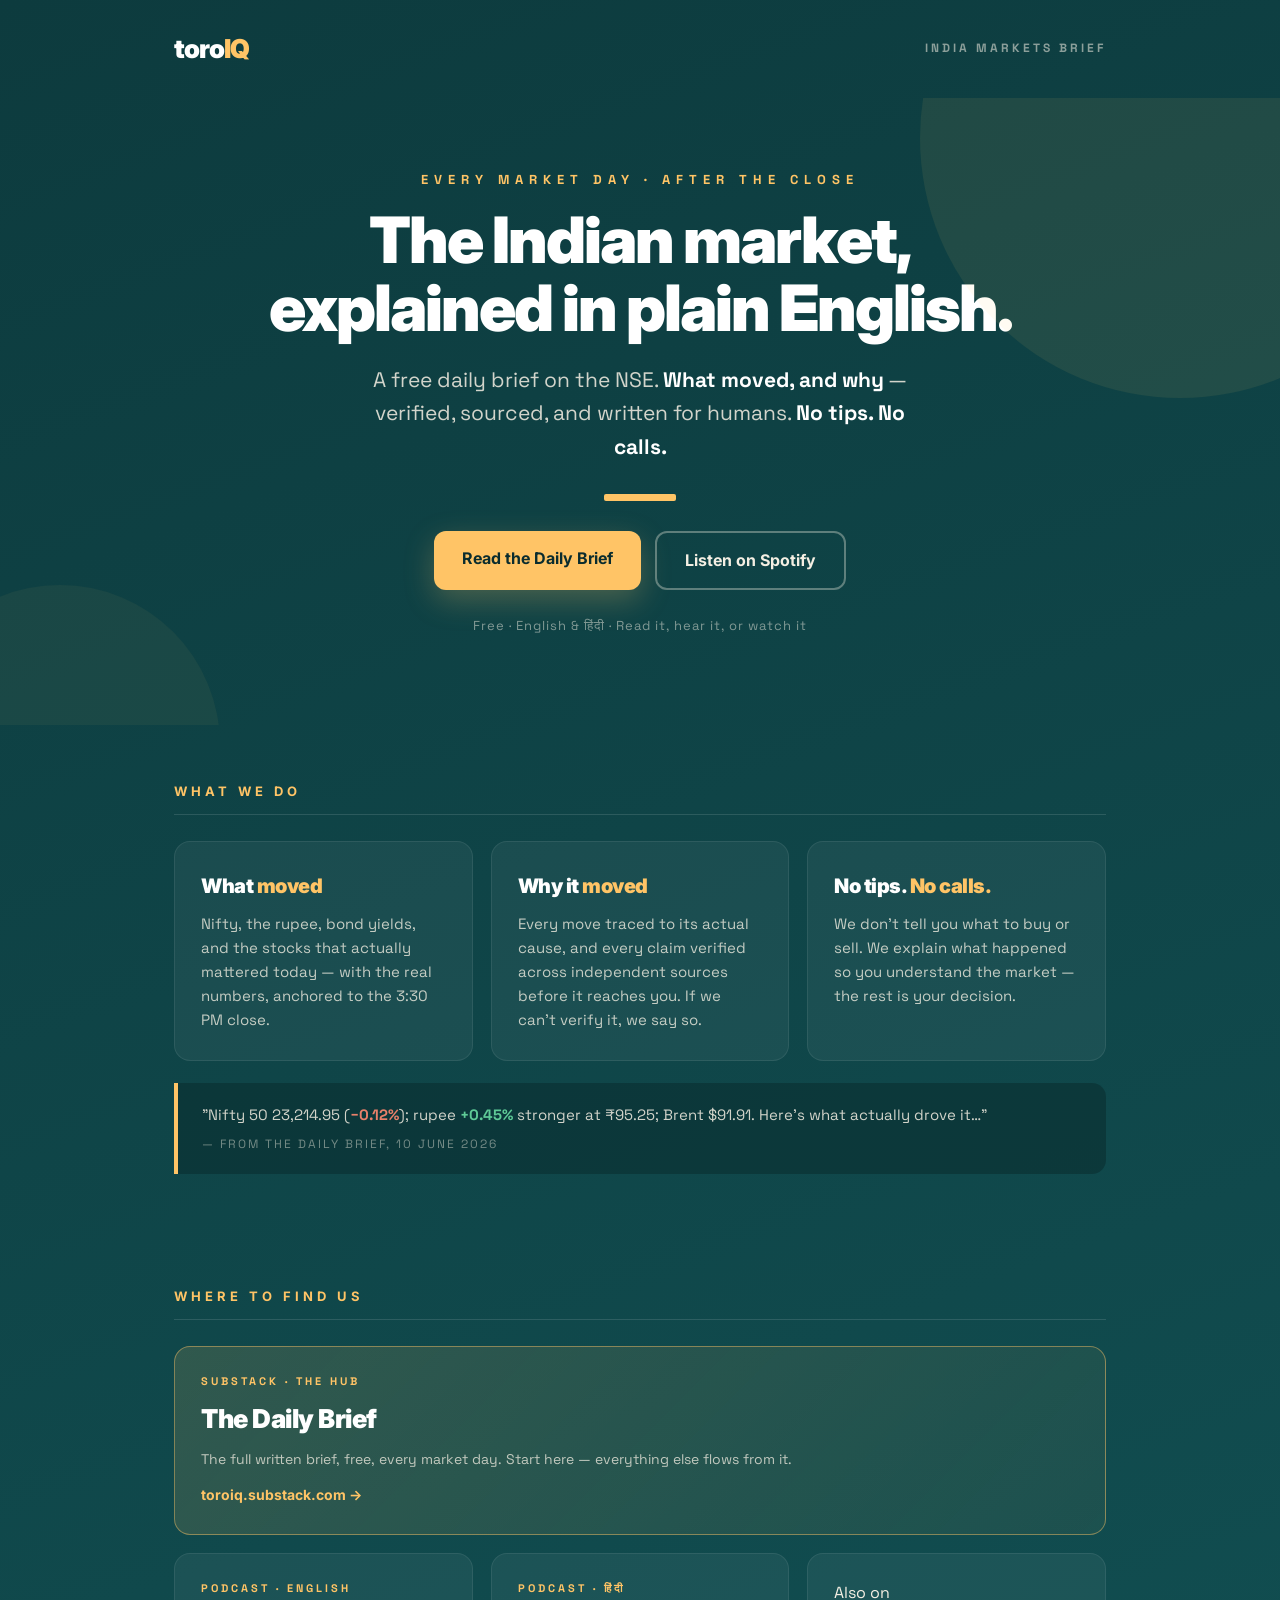
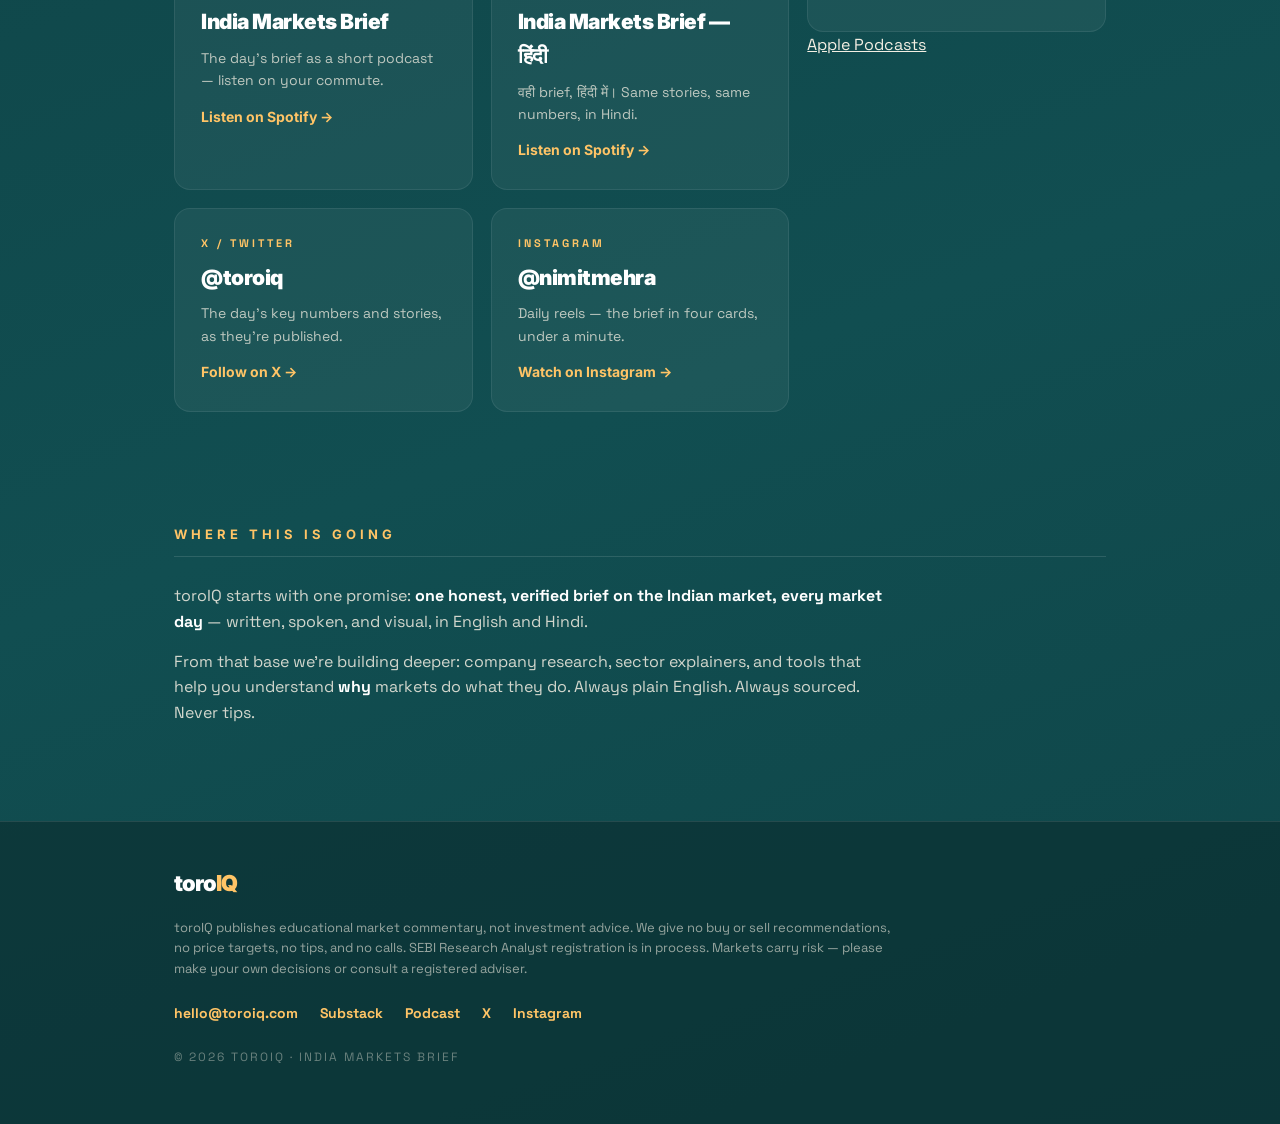
==== index.html @ 205f3cb8 "toroIQ.com v1 — single-page site Co-Authored-By: Claude Fable 5 <noreply@anthropic.com>" ====
<!DOCTYPE html>
<html lang="en">
<head>
<meta charset="UTF-8">
<meta name="viewport" content="width=device-width, initial-scale=1.0">
<title>toroIQ — India Markets Brief</title>
<meta name="description" content="Plain-English daily NSE brief. What moved, and why. No tips, no calls. Read it on Substack, hear it on Spotify in English and Hindi.">
<link rel="preconnect" href="https://fonts.googleapis.com">
<link rel="preconnect" href="https://fonts.gstatic.com" crossorigin>
<link href="https://fonts.googleapis.com/css2?family=Inter:wght@400;500;700;900&family=Space+Grotesk:wght@400;500;700&display=swap" rel="stylesheet">
<style>
  :root{
    --green-1:#0d3b3e;
    --green-2:#114e51;
    --gold:#ffc466;
    --cream:#f4efe3;
    --up:#5fcb97;
    --down:#e8806a;
    --ink:#0a2c2e;
  }
  *{margin:0;padding:0;box-sizing:border-box;}
  html{scroll-behavior:smooth;}
  body{
    font-family:'Space Grotesk',sans-serif;
    background:linear-gradient(160deg,var(--green-1),var(--green-2) 70%,#0f4548);
    color:var(--cream);
    line-height:1.6;
    min-height:100vh;
  }
  h1,h2,h3,.inter{font-family:'Inter',sans-serif;}
  a{color:inherit;}
  .wrap{max-width:980px;margin:0 auto;padding:0 24px;}

  /* ---------- nav ---------- */
  nav{padding:28px 0;}
  nav .wrap{display:flex;justify-content:space-between;align-items:center;}
  .mark{font-family:'Inter';font-weight:900;font-size:26px;letter-spacing:-1px;color:#fff;text-decoration:none;}
  .mark .iq{color:var(--gold);}
  nav .tag{font-size:12px;letter-spacing:3px;text-transform:uppercase;color:rgba(244,239,227,.55);font-weight:700;}

  /* ---------- hero ---------- */
  header{position:relative;overflow:hidden;padding:72px 0 88px;text-align:center;}
  header .circle{position:absolute;border-radius:50%;background:rgba(255,196,102,.08);pointer-events:none;}
  header .c1{width:520px;height:520px;top:-220px;right:-160px;}
  header .c2{width:320px;height:320px;bottom:-180px;left:-100px;background:rgba(255,196,102,.05);}
  header .label{font-size:13px;font-weight:700;letter-spacing:6px;text-transform:uppercase;color:var(--gold);}
  header h1{font-weight:900;font-size:clamp(38px,7vw,64px);letter-spacing:-2px;color:#fff;margin-top:16px;line-height:1.05;}
  header .pos{font-size:clamp(17px,2.6vw,21px);color:rgba(244,239,227,.85);margin:22px auto 0;max-width:560px;}
  header .pos b{color:#fff;font-weight:700;}
  .stripe{width:72px;height:7px;background:var(--gold);margin:30px auto;border-radius:2px;}
  .cta-row{display:flex;gap:14px;justify-content:center;flex-wrap:wrap;margin-top:6px;}
  .btn{display:inline-block;font-family:'Inter';font-weight:700;font-size:16px;text-decoration:none;border-radius:12px;padding:15px 28px;transition:transform .15s ease, box-shadow .15s ease;}
  .btn:hover{transform:translateY(-2px);}
  .btn-gold{background:var(--gold);color:var(--ink);box-shadow:0 10px 30px rgba(255,196,102,.25);}
  .btn-ghost{border:2px solid rgba(244,239,227,.35);color:var(--cream);}
  .btn-ghost:hover{border-color:var(--gold);color:#fff;}
  header .since{margin-top:26px;font-size:13px;color:rgba(244,239,227,.5);letter-spacing:1px;}

  /* ---------- sections ---------- */
  section{padding:56px 0;}
  h2{font-size:13px;font-weight:700;letter-spacing:4px;text-transform:uppercase;color:var(--gold);margin-bottom:26px;border-bottom:1px solid rgba(255,255,255,.12);padding-bottom:12px;}

  /* what we do */
  .props{display:grid;grid-template-columns:repeat(auto-fit,minmax(240px,1fr));gap:18px;}
  .prop{background:rgba(255,255,255,.05);border:1px solid rgba(255,255,255,.08);border-radius:16px;padding:28px 26px;}
  .prop h3{font-weight:900;font-size:20px;letter-spacing:-.5px;color:#fff;}
  .prop h3 .accent{color:var(--gold);}
  .prop p{margin-top:10px;font-size:15px;color:rgba(244,239,227,.78);}

  /* sample line */
  .sample{margin-top:22px;background:rgba(10,44,46,.55);border-left:4px solid var(--gold);border-radius:0 14px 14px 0;padding:20px 24px;font-size:15px;color:rgba(244,239,227,.85);}
  .sample .up{color:var(--up);font-weight:700;}
  .sample .down{color:var(--down);font-weight:700;}
  .sample .src{display:block;margin-top:8px;font-size:12px;letter-spacing:2px;text-transform:uppercase;color:rgba(244,239,227,.45);}

  /* channels */
  .channels{display:grid;grid-template-columns:repeat(auto-fit,minmax(280px,1fr));gap:18px;}
  .ch{display:block;text-decoration:none;background:rgba(255,255,255,.05);border:1px solid rgba(255,255,255,.08);border-radius:16px;padding:26px;transition:transform .15s ease,border-color .15s ease,background .15s ease;}
  .ch:hover{transform:translateY(-3px);border-color:rgba(255,196,102,.6);background:rgba(255,255,255,.08);}
  .ch .kind{font-size:11px;font-weight:700;letter-spacing:3px;text-transform:uppercase;color:var(--gold);}
  .ch h3{font-weight:900;font-size:21px;letter-spacing:-.5px;color:#fff;margin-top:8px;}
  .ch p{margin-top:8px;font-size:14px;color:rgba(244,239,227,.75);}
  .ch .go{display:inline-block;margin-top:14px;font-family:'Inter';font-weight:700;font-size:14px;color:var(--gold);}
  .ch.hub{grid-column:1/-1;background:linear-gradient(135deg,rgba(255,196,102,.14),rgba(255,196,102,.05));border-color:rgba(255,196,102,.45);}
  .ch.hub h3{font-size:26px;}
  .ch .alt{margin-top:10px;font-size:13px;color:rgba(244,239,227,.6);}
  .ch .alt a{color:var(--gold);text-decoration:none;font-weight:700;}
  .ch .alt a:hover{text-decoration:underline;}

  /* roadmap */
  .road p{max-width:720px;font-size:16px;color:rgba(244,239,227,.85);}
  .road p + p{margin-top:14px;}
  .road b{color:#fff;}

  /* footer */
  footer{margin-top:40px;padding:44px 0 56px;background:rgba(10,44,46,.6);border-top:1px solid rgba(255,255,255,.1);}
  footer .mark{font-size:22px;}
  footer .disc{margin-top:16px;font-size:13px;color:rgba(244,239,227,.6);max-width:720px;}
  footer .row{margin-top:22px;display:flex;gap:22px;flex-wrap:wrap;font-size:14px;}
  footer .row a{color:var(--gold);text-decoration:none;font-weight:700;}
  footer .row a:hover{text-decoration:underline;}
  footer .copy{margin-top:24px;font-size:12px;letter-spacing:2px;text-transform:uppercase;color:rgba(244,239,227,.4);}
</style>
</head>
<body>

<nav>
  <div class="wrap">
    <a class="mark" href="#">toro<span class="iq">IQ</span></a>
    <div class="tag">India Markets Brief</div>
  </div>
</nav>

<header>
  <div class="circle c1"></div>
  <div class="circle c2"></div>
  <div class="wrap">
    <div class="label">Every market day · After the close</div>
    <h1>The Indian market,<br>explained in plain English.</h1>
    <p class="pos">A free daily brief on the NSE. <b>What moved, and why</b> — verified, sourced, and written for humans. <b>No tips. No calls.</b></p>
    <div class="stripe"></div>
    <div class="cta-row">
      <a class="btn btn-gold" href="https://toroiq.substack.com/" target="_blank" rel="noopener">Read the Daily Brief</a>
      <a class="btn btn-ghost" href="https://open.spotify.com/show/033rwEHFh1kFDzi9G5SQv8" target="_blank" rel="noopener">Listen on Spotify</a>
    </div>
    <div class="since">Free · English &amp; हिंदी · Read it, hear it, or watch it</div>
  </div>
</header>

<section>
  <div class="wrap">
    <h2>What we do</h2>
    <div class="props">
      <div class="prop">
        <h3>What <span class="accent">moved</span></h3>
        <p>Nifty, the rupee, bond yields, and the stocks that actually mattered today — with the real numbers, anchored to the 3:30 PM close.</p>
      </div>
      <div class="prop">
        <h3>Why it <span class="accent">moved</span></h3>
        <p>Every move traced to its actual cause, and every claim verified across independent sources before it reaches you. If we can't verify it, we say so.</p>
      </div>
      <div class="prop">
        <h3>No tips. <span class="accent">No calls.</span></h3>
        <p>We don't tell you what to buy or sell. We explain what happened so you understand the market — the rest is your decision.</p>
      </div>
    </div>
    <div class="sample">
      "Nifty 50 23,214.95 (<span class="down">−0.12%</span>); rupee <span class="up">+0.45%</span> stronger at ₹95.25; Brent $91.91. Here's what actually drove it…"
      <span class="src">— from the daily brief, 10 June 2026</span>
    </div>
  </div>
</section>

<section>
  <div class="wrap">
    <h2>Where to find us</h2>
    <div class="channels">
      <a class="ch hub" href="https://toroiq.substack.com/" target="_blank" rel="noopener">
        <div class="kind">Substack · The hub</div>
        <h3>The Daily Brief</h3>
        <p>The full written brief, free, every market day. Start here — everything else flows from it.</p>
        <span class="go">toroiq.substack.com →</span>
      </a>
      <a class="ch" href="https://open.spotify.com/show/033rwEHFh1kFDzi9G5SQv8" target="_blank" rel="noopener">
        <div class="kind">Podcast · English</div>
        <h3>India Markets Brief</h3>
        <p>The day's brief as a short podcast — listen on your commute.</p>
        <span class="go">Listen on Spotify →</span>
      </a>
      <a class="ch" href="https://open.spotify.com/show/033uV72hslyoX5p6bmvBz4" target="_blank" rel="noopener">
        <div class="kind">Podcast · हिंदी</div>
        <h3>India Markets Brief — हिंदी</h3>
        <p>वही brief, हिंदी में। Same stories, same numbers, in Hindi.</p>
        <span class="go">Listen on Spotify →</span>
        <div class="alt">Also on <a href="https://podcasts.apple.com/us/podcast/id1896896732" target="_blank" rel="noopener">Apple Podcasts</a></div>
      </a>
      <a class="ch" href="https://x.com/toroiq" target="_blank" rel="noopener">
        <div class="kind">X / Twitter</div>
        <h3>@toroiq</h3>
        <p>The day's key numbers and stories, as they're published.</p>
        <span class="go">Follow on X →</span>
      </a>
      <a class="ch" href="https://instagram.com/nimitmehra" target="_blank" rel="noopener">
        <div class="kind">Instagram</div>
        <h3>@nimitmehra</h3>
        <p>Daily reels — the brief in four cards, under a minute.</p>
        <span class="go">Watch on Instagram →</span>
      </a>
    </div>
  </div>
</section>

<section>
  <div class="wrap road">
    <h2>Where this is going</h2>
    <p>toroIQ starts with one promise: <b>one honest, verified brief on the Indian market, every market day</b> — written, spoken, and visual, in English and Hindi.</p>
    <p>From that base we're building deeper: company research, sector explainers, and tools that help you understand <b>why</b> markets do what they do. Always plain English. Always sourced. Never tips.</p>
  </div>
</section>

<footer>
  <div class="wrap">
    <a class="mark" href="#">toro<span class="iq">IQ</span></a>
    <p class="disc">toroIQ publishes educational market commentary, not investment advice. We give no buy or sell recommendations, no price targets, no tips, and no calls. SEBI Research Analyst registration is in process. Markets carry risk — please make your own decisions or consult a registered adviser.</p>
    <div class="row">
      <a href="mailto:hello@toroiq.com">hello@toroiq.com</a>
      <a href="https://toroiq.substack.com/" target="_blank" rel="noopener">Substack</a>
      <a href="https://open.spotify.com/show/033rwEHFh1kFDzi9G5SQv8" target="_blank" rel="noopener">Podcast</a>
      <a href="https://x.com/toroiq" target="_blank" rel="noopener">X</a>
      <a href="https://instagram.com/nimitmehra" target="_blank" rel="noopener">Instagram</a>
    </div>
    <div class="copy">© 2026 toroIQ · India Markets Brief</div>
  </div>
</footer>

</body>
</html>
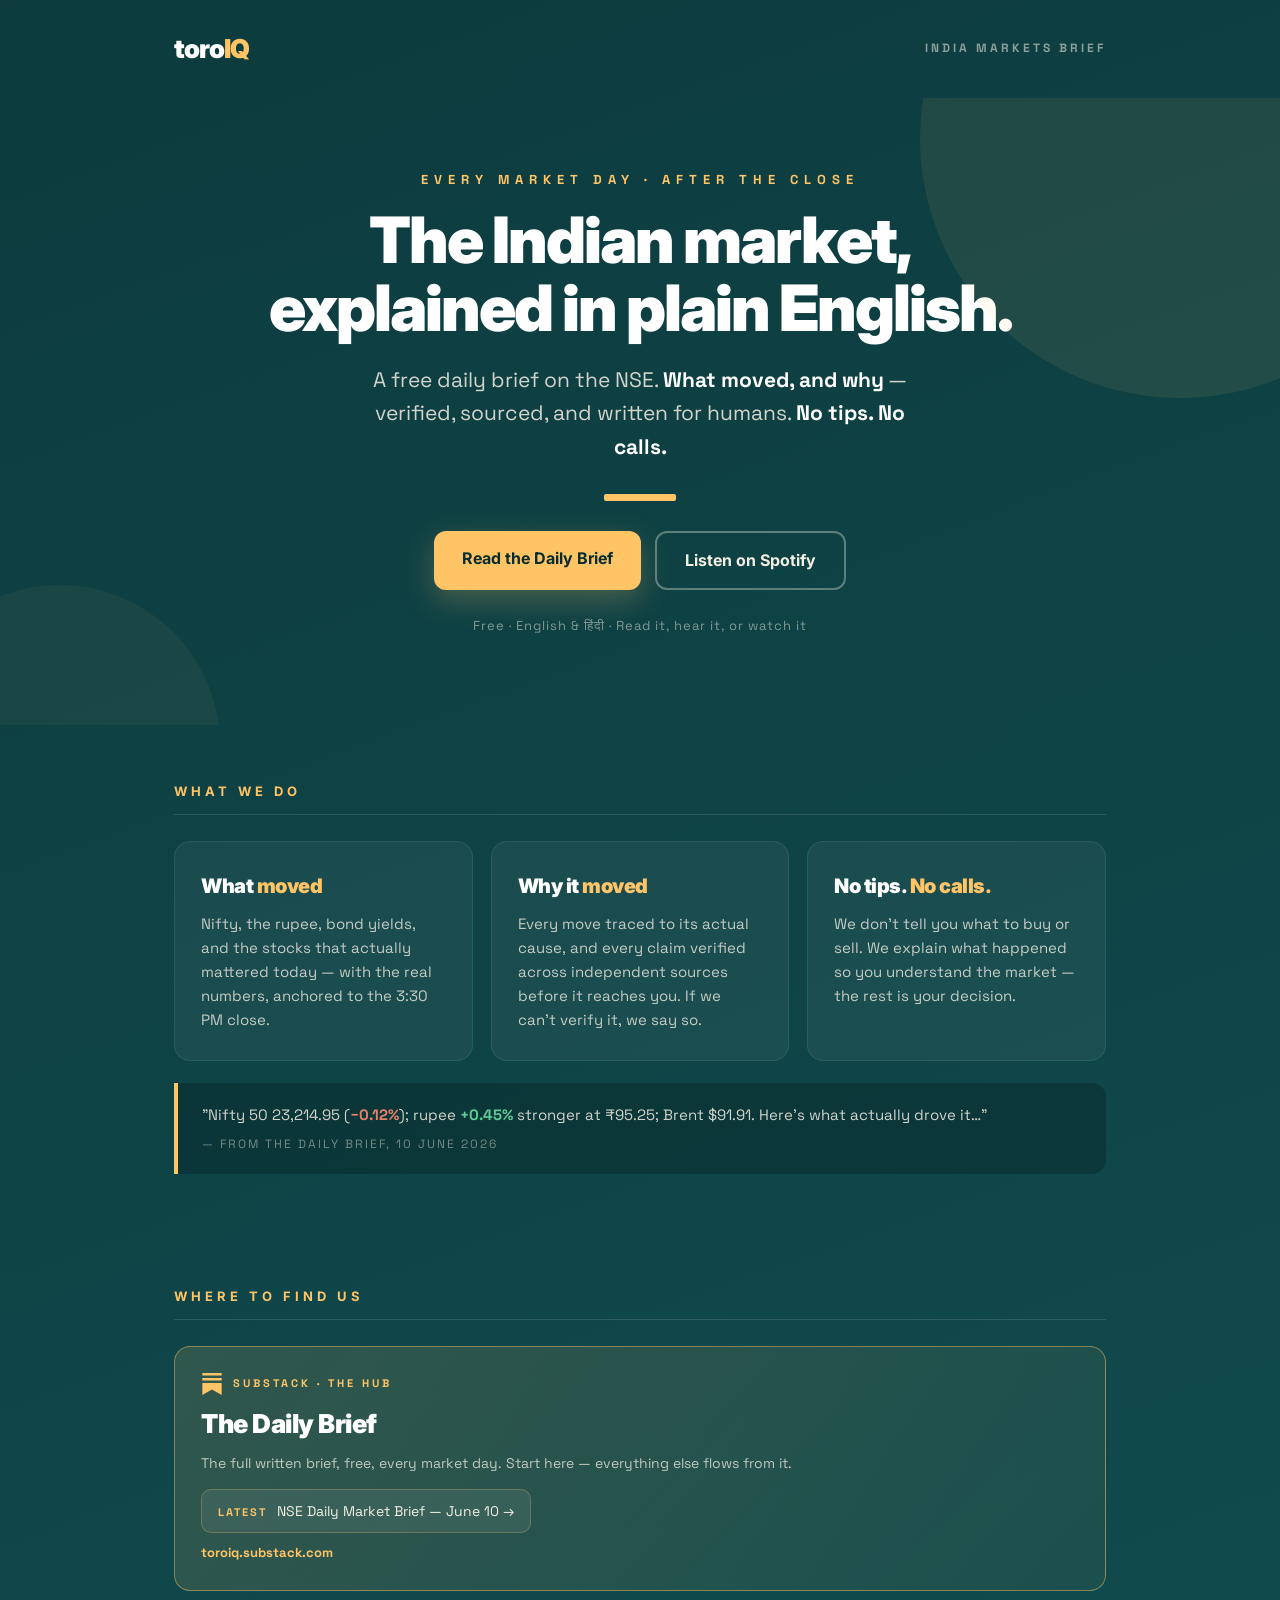
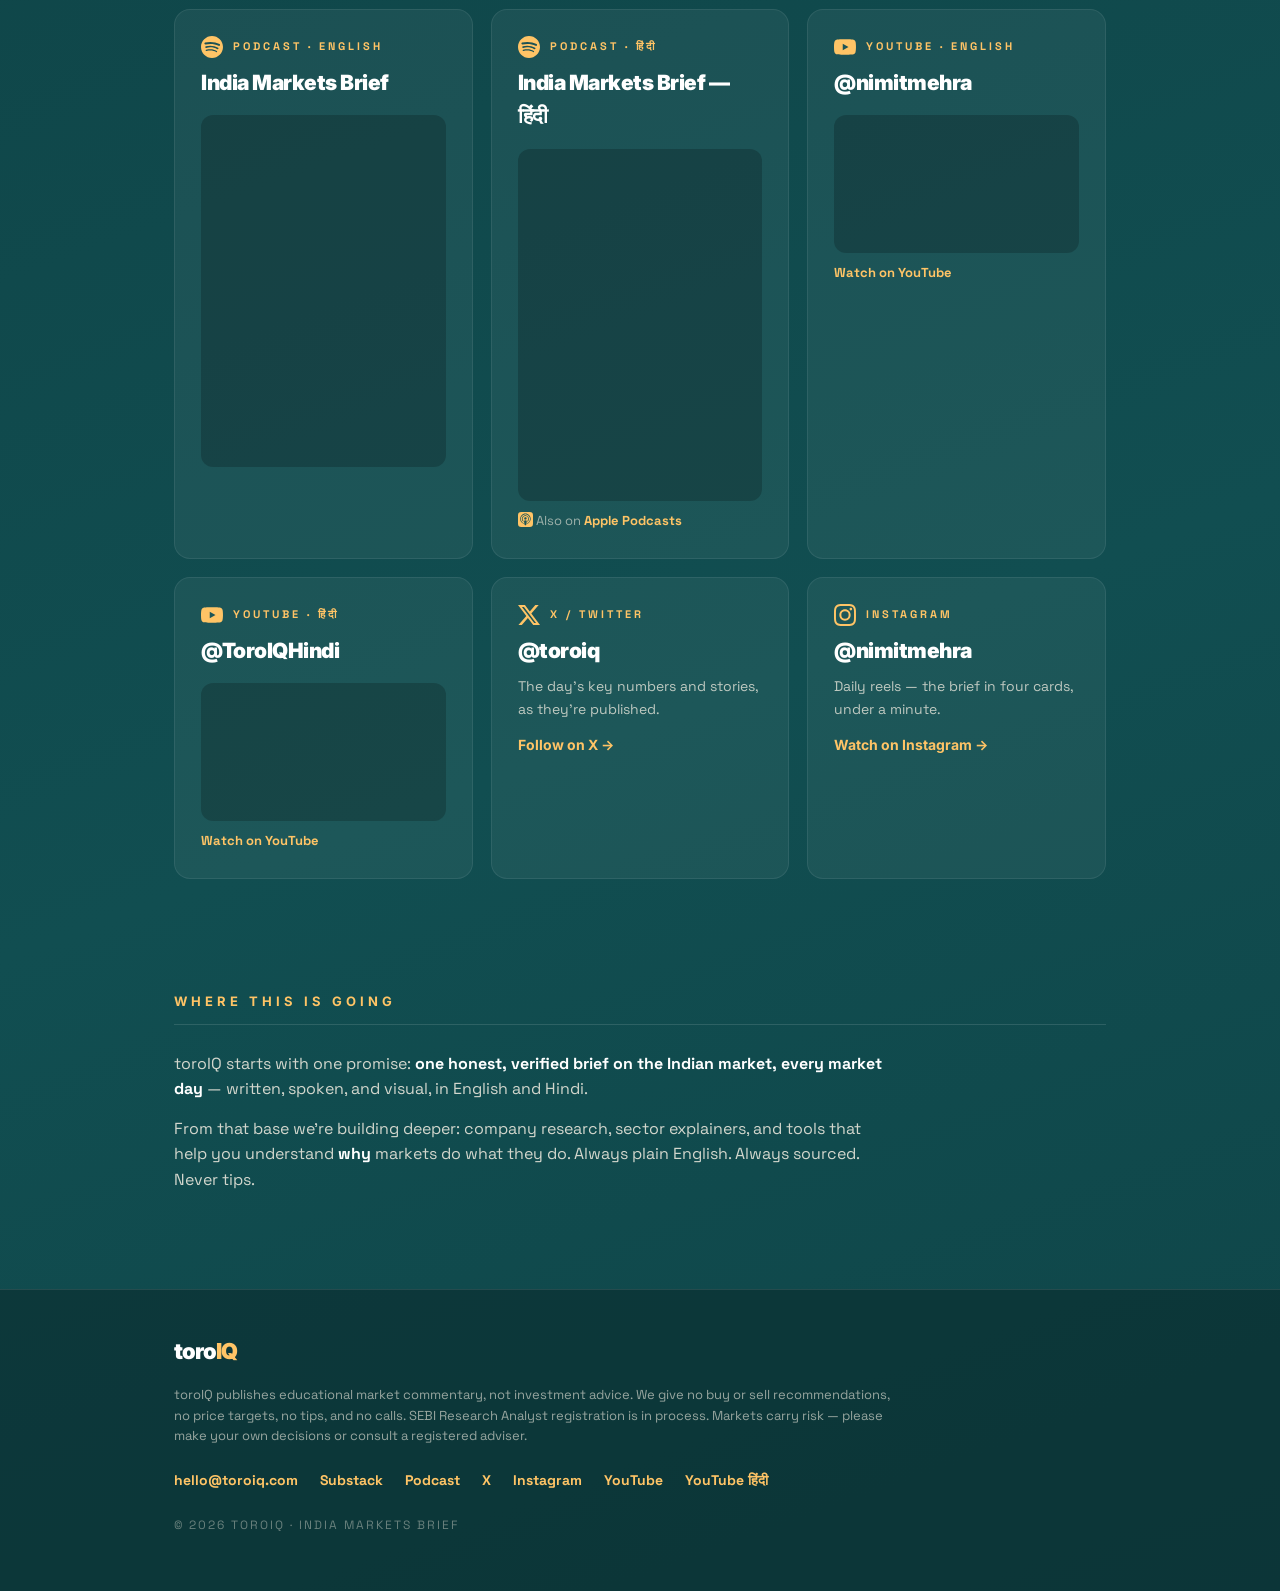
==== commit 74b9b375: "v2: brand icons, Spotify episode players, latest YouTube video embeds, auto-updating latest Substack" ====
--- a/index.html
+++ b/index.html
@@ -78,6 +78,15 @@
   .ch{display:block;text-decoration:none;background:rgba(255,255,255,.05);border:1px solid rgba(255,255,255,.08);border-radius:16px;padding:26px;transition:transform .15s ease,border-color .15s ease,background .15s ease;}
   .ch:hover{transform:translateY(-3px);border-color:rgba(255,196,102,.6);background:rgba(255,255,255,.08);}
   .ch .kind{font-size:11px;font-weight:700;letter-spacing:3px;text-transform:uppercase;color:var(--gold);}
+  .ch .khead{display:flex;align-items:center;gap:10px;}
+  .cicon{width:22px;height:22px;flex-shrink:0;display:inline-flex;}
+  .cicon svg{width:100%;height:100%;fill:var(--gold);}
+  .cicon.sm{width:15px;height:15px;vertical-align:-2px;}
+  .ch iframe{display:block;width:100%;border:0;border-radius:12px;margin-top:16px;background:rgba(0,0,0,.2);}
+  .ch iframe.yt{aspect-ratio:16/9;}
+  .latest{display:inline-block;margin-top:14px;font-size:14px;color:var(--cream);background:rgba(255,255,255,.07);border:1px solid rgba(255,196,102,.25);border-radius:10px;padding:10px 16px;text-decoration:none;}
+  .latest:hover{border-color:var(--gold);}
+  .latest .l-tag{color:var(--gold);font-weight:700;letter-spacing:2px;font-size:11px;text-transform:uppercase;margin-right:10px;}
   .ch h3{font-weight:900;font-size:21px;letter-spacing:-.5px;color:#fff;margin-top:8px;}
   .ch p{margin-top:8px;font-size:14px;color:rgba(244,239,227,.75);}
   .ch .go{display:inline-block;margin-top:14px;font-family:'Inter';font-weight:700;font-size:14px;color:var(--gold);}
@@ -155,33 +164,65 @@
   <div class="wrap">
     <h2>Where to find us</h2>
     <div class="channels">
-      <a class="ch hub" href="https://toroiq.substack.com/" target="_blank" rel="noopener">
-        <div class="kind">Substack · The hub</div>
+      <div class="ch hub">
+        <div class="khead">
+          <span class="cicon"><svg viewBox="0 0 24 24" aria-hidden="true"><path d="M22.539 8.242H1.46V5.406h21.08v2.836zM1.46 10.812V24L12 18.11 22.54 24V10.812H1.46zM22.54 0H1.46v2.836h21.08V0z"/></svg></span>
+          <div class="kind">Substack · The hub</div>
+        </div>
         <h3>The Daily Brief</h3>
         <p>The full written brief, free, every market day. Start here — everything else flows from it.</p>
-        <span class="go">toroiq.substack.com →</span>
-      </a>
-      <a class="ch" href="https://open.spotify.com/show/033rwEHFh1kFDzi9G5SQv8" target="_blank" rel="noopener">
-        <div class="kind">Podcast · English</div>
+        <a class="latest" id="latest-post" href="https://toroiq.substack.com/" target="_blank" rel="noopener"><span class="l-tag">Latest</span><span id="latest-title">NSE Daily Market Brief — June 10</span> →</a>
+        <div class="alt"><a href="https://toroiq.substack.com/" target="_blank" rel="noopener">toroiq.substack.com</a></div>
+      </div>
+      <div class="ch">
+        <div class="khead">
+          <span class="cicon"><svg viewBox="0 0 24 24" aria-hidden="true"><path d="M12 0C5.4 0 0 5.4 0 12s5.4 12 12 12 12-5.4 12-12S18.66 0 12 0zm5.521 17.34c-.24.359-.66.48-1.021.24-2.82-1.74-6.36-2.101-10.561-1.141-.418.122-.779-.179-.899-.539-.12-.421.18-.78.54-.9 4.56-1.021 8.52-.6 11.64 1.32.42.18.479.659.301 1.02zm1.44-3.3c-.301.42-.841.6-1.262.3-3.239-1.98-8.159-2.58-11.939-1.38-.479.12-1.02-.12-1.14-.6-.12-.48.12-1.021.6-1.141C9.6 9.9 15 10.561 18.72 12.84c.361.181.54.78.241 1.2zm.12-3.36C15.24 8.4 8.82 8.16 5.16 9.301c-.6.179-1.2-.181-1.38-.721-.18-.601.18-1.2.72-1.381 4.26-1.26 11.28-1.02 15.721 1.621.539.3.719 1.02.419 1.56-.299.421-1.02.599-1.559.3z"/></svg></span>
+          <div class="kind">Podcast · English</div>
+        </div>
         <h3>India Markets Brief</h3>
-        <p>The day's brief as a short podcast — listen on your commute.</p>
-        <span class="go">Listen on Spotify →</span>
-      </a>
-      <a class="ch" href="https://open.spotify.com/show/033uV72hslyoX5p6bmvBz4" target="_blank" rel="noopener">
-        <div class="kind">Podcast · हिंदी</div>
+        <iframe src="https://open.spotify.com/embed/show/033rwEHFh1kFDzi9G5SQv8?utm_source=generator&amp;theme=0" height="352" loading="lazy" allow="autoplay; clipboard-write; encrypted-media; fullscreen; picture-in-picture" title="India Markets Brief on Spotify"></iframe>
+      </div>
+      <div class="ch">
+        <div class="khead">
+          <span class="cicon"><svg viewBox="0 0 24 24" aria-hidden="true"><path d="M12 0C5.4 0 0 5.4 0 12s5.4 12 12 12 12-5.4 12-12S18.66 0 12 0zm5.521 17.34c-.24.359-.66.48-1.021.24-2.82-1.74-6.36-2.101-10.561-1.141-.418.122-.779-.179-.899-.539-.12-.421.18-.78.54-.9 4.56-1.021 8.52-.6 11.64 1.32.42.18.479.659.301 1.02zm1.44-3.3c-.301.42-.841.6-1.262.3-3.239-1.98-8.159-2.58-11.939-1.38-.479.12-1.02-.12-1.14-.6-.12-.48.12-1.021.6-1.141C9.6 9.9 15 10.561 18.72 12.84c.361.181.54.78.241 1.2zm.12-3.36C15.24 8.4 8.82 8.16 5.16 9.301c-.6.179-1.2-.181-1.38-.721-.18-.601.18-1.2.72-1.381 4.26-1.26 11.28-1.02 15.721 1.621.539.3.719 1.02.419 1.56-.299.421-1.02.599-1.559.3z"/></svg></span>
+          <div class="kind">Podcast · हिंदी</div>
+        </div>
         <h3>India Markets Brief — हिंदी</h3>
-        <p>वही brief, हिंदी में। Same stories, same numbers, in Hindi.</p>
-        <span class="go">Listen on Spotify →</span>
-        <div class="alt">Also on <a href="https://podcasts.apple.com/us/podcast/id1896896732" target="_blank" rel="noopener">Apple Podcasts</a></div>
-      </a>
+        <iframe src="https://open.spotify.com/embed/show/033uV72hslyoX5p6bmvBz4?utm_source=generator&amp;theme=0" height="352" loading="lazy" allow="autoplay; clipboard-write; encrypted-media; fullscreen; picture-in-picture" title="India Markets Brief Hindi on Spotify"></iframe>
+        <div class="alt"><span class="cicon sm"><svg viewBox="0 0 24 24" aria-hidden="true"><path d="M5.34 0A5.328 5.328 0 000 5.34v13.32A5.328 5.328 0 005.34 24h13.32A5.328 5.328 0 0024 18.66V5.34A5.328 5.328 0 0018.66 0zm6.525 2.568c2.336 0 4.448.902 6.056 2.587 1.224 1.272 1.912 2.619 2.264 4.392.12.59.12 2.2.007 2.864a8.506 8.506 0 01-3.24 5.296c-.608.46-2.096 1.261-2.336 1.261-.088 0-.096-.091-.056-.46.072-.592.144-.715.48-.856.536-.224 1.448-.874 2.008-1.435a7.644 7.644 0 002.008-3.536c.208-.824.184-2.656-.048-3.504-.728-2.696-2.928-4.792-5.624-5.352-.784-.16-2.208-.16-3 0-2.728.56-4.984 2.76-5.672 5.528-.184.752-.184 2.584 0 3.336.456 1.832 1.64 3.512 3.192 4.512.304.2.672.408.824.472.336.144.408.264.472.856.04.36.03.464-.056.464-.056 0-.464-.176-.896-.384l-.04-.03c-2.472-1.216-4.056-3.274-4.632-6.012-.144-.706-.168-2.392-.03-3.04.36-1.74 1.048-3.1 2.192-4.304 1.648-1.737 3.768-2.656 6.128-2.656zm.134 2.81c.409.004.803.04 1.106.106 2.784.62 4.76 3.408 4.376 6.174-.152 1.114-.536 2.03-1.216 2.88-.336.43-1.152 1.15-1.296 1.15-.023 0-.048-.272-.048-.603v-.605l.416-.496c1.568-1.878 1.456-4.502-.256-6.224-.664-.67-1.432-1.064-2.424-1.246-.64-.118-.776-.118-1.448-.008-1.02.167-1.81.562-2.512 1.256-1.72 1.704-1.832 4.342-.264 6.222l.413.496v.608c0 .336-.027.608-.06.608-.03 0-.264-.16-.512-.36l-.034-.011c-.832-.664-1.568-1.842-1.872-2.997-.184-.698-.184-2.024.008-2.72.504-1.878 1.888-3.335 3.808-4.019.41-.145 1.133-.22 1.814-.211zm-.13 2.99c.31 0 .62.06.844.178.488.253.888.745 1.04 1.259.464 1.578-1.208 2.96-2.72 2.254h-.015c-.712-.331-1.096-.956-1.104-1.77 0-.733.408-1.371 1.112-1.745.224-.117.534-.176.844-.176zm-.011 4.728c.988-.004 1.706.349 1.97.97.198.464.124 1.932-.218 4.302-.232 1.656-.36 2.074-.68 2.356-.44.39-1.064.498-1.656.288h-.003c-.716-.257-.87-.605-1.164-2.644-.341-2.37-.416-3.838-.218-4.302.262-.616.974-.966 1.97-.97z"/></svg></span> Also on <a href="https://podcasts.apple.com/us/podcast/id1896896732" target="_blank" rel="noopener">Apple Podcasts</a></div>
+      </div>
+      <div class="ch">
+        <div class="khead">
+          <span class="cicon"><svg viewBox="0 0 24 24" aria-hidden="true"><path d="M23.498 6.186a3.016 3.016 0 0 0-2.122-2.136C19.505 3.545 12 3.545 12 3.545s-7.505 0-9.377.505A3.017 3.017 0 0 0 .502 6.186C0 8.07 0 12 0 12s0 3.93.502 5.814a3.016 3.016 0 0 0 2.122 2.136c1.871.505 9.376.505 9.376.505s7.505 0 9.377-.505a3.015 3.015 0 0 0 2.122-2.136C24 15.93 24 12 24 12s0-3.93-.502-5.814zM9.545 15.568V8.432L15.818 12l-6.273 3.568z"/></svg></span>
+          <div class="kind">YouTube · English</div>
+        </div>
+        <h3>@nimitmehra</h3>
+        <iframe class="yt" src="https://www.youtube.com/embed/videoseries?list=UU_Ubk4nTLbvwtubej5sc8Lw" loading="lazy" allow="accelerometer; encrypted-media; picture-in-picture" allowfullscreen title="Latest toroIQ video on YouTube"></iframe>
+        <div class="alt"><a href="https://www.youtube.com/@nimitmehra" target="_blank" rel="noopener">Watch on YouTube</a></div>
+      </div>
+      <div class="ch">
+        <div class="khead">
+          <span class="cicon"><svg viewBox="0 0 24 24" aria-hidden="true"><path d="M23.498 6.186a3.016 3.016 0 0 0-2.122-2.136C19.505 3.545 12 3.545 12 3.545s-7.505 0-9.377.505A3.017 3.017 0 0 0 .502 6.186C0 8.07 0 12 0 12s0 3.93.502 5.814a3.016 3.016 0 0 0 2.122 2.136c1.871.505 9.376.505 9.376.505s7.505 0 9.377-.505a3.015 3.015 0 0 0 2.122-2.136C24 15.93 24 12 24 12s0-3.93-.502-5.814zM9.545 15.568V8.432L15.818 12l-6.273 3.568z"/></svg></span>
+          <div class="kind">YouTube · हिंदी</div>
+        </div>
+        <h3>@ToroIQHindi</h3>
+        <iframe class="yt" src="https://www.youtube.com/embed/videoseries?list=UUpz12KYfcj7nLAI-YS7twSA" loading="lazy" allow="accelerometer; encrypted-media; picture-in-picture" allowfullscreen title="Latest toroIQ Hindi video on YouTube"></iframe>
+        <div class="alt"><a href="https://www.youtube.com/@ToroIQHindi" target="_blank" rel="noopener">Watch on YouTube</a></div>
+      </div>
       <a class="ch" href="https://x.com/toroiq" target="_blank" rel="noopener">
-        <div class="kind">X / Twitter</div>
+        <div class="khead">
+          <span class="cicon"><svg viewBox="0 0 24 24" aria-hidden="true"><path d="M18.901 1.153h3.68l-8.04 9.19L24 22.846h-7.406l-5.8-7.584-6.638 7.584H.474l8.6-9.83L0 1.154h7.594l5.243 6.932ZM17.61 20.644h2.039L6.486 3.24H4.298Z"/></svg></span>
+          <div class="kind">X / Twitter</div>
+        </div>
         <h3>@toroiq</h3>
         <p>The day's key numbers and stories, as they're published.</p>
         <span class="go">Follow on X →</span>
       </a>
       <a class="ch" href="https://instagram.com/nimitmehra" target="_blank" rel="noopener">
-        <div class="kind">Instagram</div>
+        <div class="khead">
+          <span class="cicon"><svg viewBox="0 0 24 24" aria-hidden="true"><path d="M7.0301.084c-1.2768.0602-2.1487.264-2.911.5634-.7888.3075-1.4575.72-2.1228 1.3877-.6652.6677-1.075 1.3368-1.3802 2.127-.2954.7638-.4956 1.6365-.552 2.914-.0564 1.2775-.0689 1.6882-.0626 4.947.0062 3.2586.0206 3.6671.0825 4.9473.061 1.2765.264 2.1482.5635 2.9107.308.7889.72 1.4573 1.388 2.1228.6679.6655 1.3365 1.0743 2.1285 1.38.7632.295 1.6361.4961 2.9134.552 1.2773.056 1.6884.069 4.9462.0627 3.2578-.0062 3.668-.0207 4.9478-.0814 1.28-.0607 2.147-.2652 2.9098-.5633.7889-.3086 1.4578-.72 2.1228-1.3881.665-.6682 1.0745-1.3378 1.3795-2.1284.2957-.7632.4966-1.636.552-2.9124.056-1.2809.0692-1.6898.063-4.948-.0063-3.2583-.021-3.6668-.0817-4.9465-.0607-1.2797-.264-2.1487-.5633-2.9117-.3084-.7889-.72-1.4568-1.3876-2.1228C21.2982 1.33 20.628.9208 19.8378.6165 19.074.321 18.2017.1197 16.9244.0645 15.6471.0093 15.236-.005 11.977.0014 8.718.0076 8.31.0215 7.0301.0839m.1402 21.6932c-1.17-.0509-1.8053-.2453-2.2287-.408-.5606-.216-.96-.4771-1.3819-.895-.422-.4178-.6811-.8186-.9-1.378-.1644-.4234-.3624-1.058-.4171-2.228-.0595-1.2645-.072-1.6442-.079-4.848-.007-3.2037.0053-3.583.0607-4.848.05-1.169.2456-1.805.408-2.2282.216-.5613.4762-.96.895-1.3816.4188-.4217.8184-.6814 1.3783-.9003.423-.1651 1.0575-.3614 2.227-.4171 1.2655-.06 1.6447-.072 4.848-.079 3.2033-.007 3.5835.005 4.8495.0608 1.169.0508 1.8053.2445 2.228.408.5608.216.96.4754 1.3816.895.4217.4194.6816.8176.9005 1.3787.1653.4217.3617 1.056.4169 2.2263.0602 1.2655.0739 1.645.0796 4.848.0058 3.203-.0055 3.5834-.061 4.848-.051 1.17-.245 1.8055-.408 2.2294-.216.5604-.4763.96-.8954 1.3814-.419.4215-.8181.6811-1.3783.9-.4224.1649-1.0577.3617-2.2262.4174-1.2656.0595-1.6448.072-4.8493.079-3.2045.007-3.5825-.006-4.848-.0608M16.953 5.5864A1.44 1.44 0 1 0 18.39 4.144a1.44 1.44 0 0 0-1.437 1.4424M5.8385 12.012c.0067 3.4032 2.7706 6.1557 6.173 6.1493 3.4026-.0065 6.157-2.7701 6.1506-6.1733-.0065-3.4032-2.771-6.1565-6.174-6.1498-3.403.0067-6.156 2.771-6.1496 6.1738M8 12.0077a4 4 0 1 1 4.008 3.9921A3.9996 3.9996 0 0 1 8 12.0077"/></svg></span>
+          <div class="kind">Instagram</div>
+        </div>
         <h3>@nimitmehra</h3>
         <p>Daily reels — the brief in four cards, under a minute.</p>
         <span class="go">Watch on Instagram →</span>
@@ -208,10 +249,23 @@
       <a href="https://open.spotify.com/show/033rwEHFh1kFDzi9G5SQv8" target="_blank" rel="noopener">Podcast</a>
       <a href="https://x.com/toroiq" target="_blank" rel="noopener">X</a>
       <a href="https://instagram.com/nimitmehra" target="_blank" rel="noopener">Instagram</a>
+      <a href="https://www.youtube.com/@nimitmehra" target="_blank" rel="noopener">YouTube</a>
+      <a href="https://www.youtube.com/@ToroIQHindi" target="_blank" rel="noopener">YouTube हिंदी</a>
     </div>
     <div class="copy">© 2026 toroIQ · India Markets Brief</div>
   </div>
 </footer>
 
+<script>
+  fetch('latest.json')
+    .then(function(r){ return r.json(); })
+    .then(function(d){
+      if (d && d.title && d.link) {
+        document.getElementById('latest-title').textContent = d.title;
+        document.getElementById('latest-post').href = d.link;
+      }
+    })
+    .catch(function(){ /* keep the static fallback */ });
+</script>
 </body>
 </html>
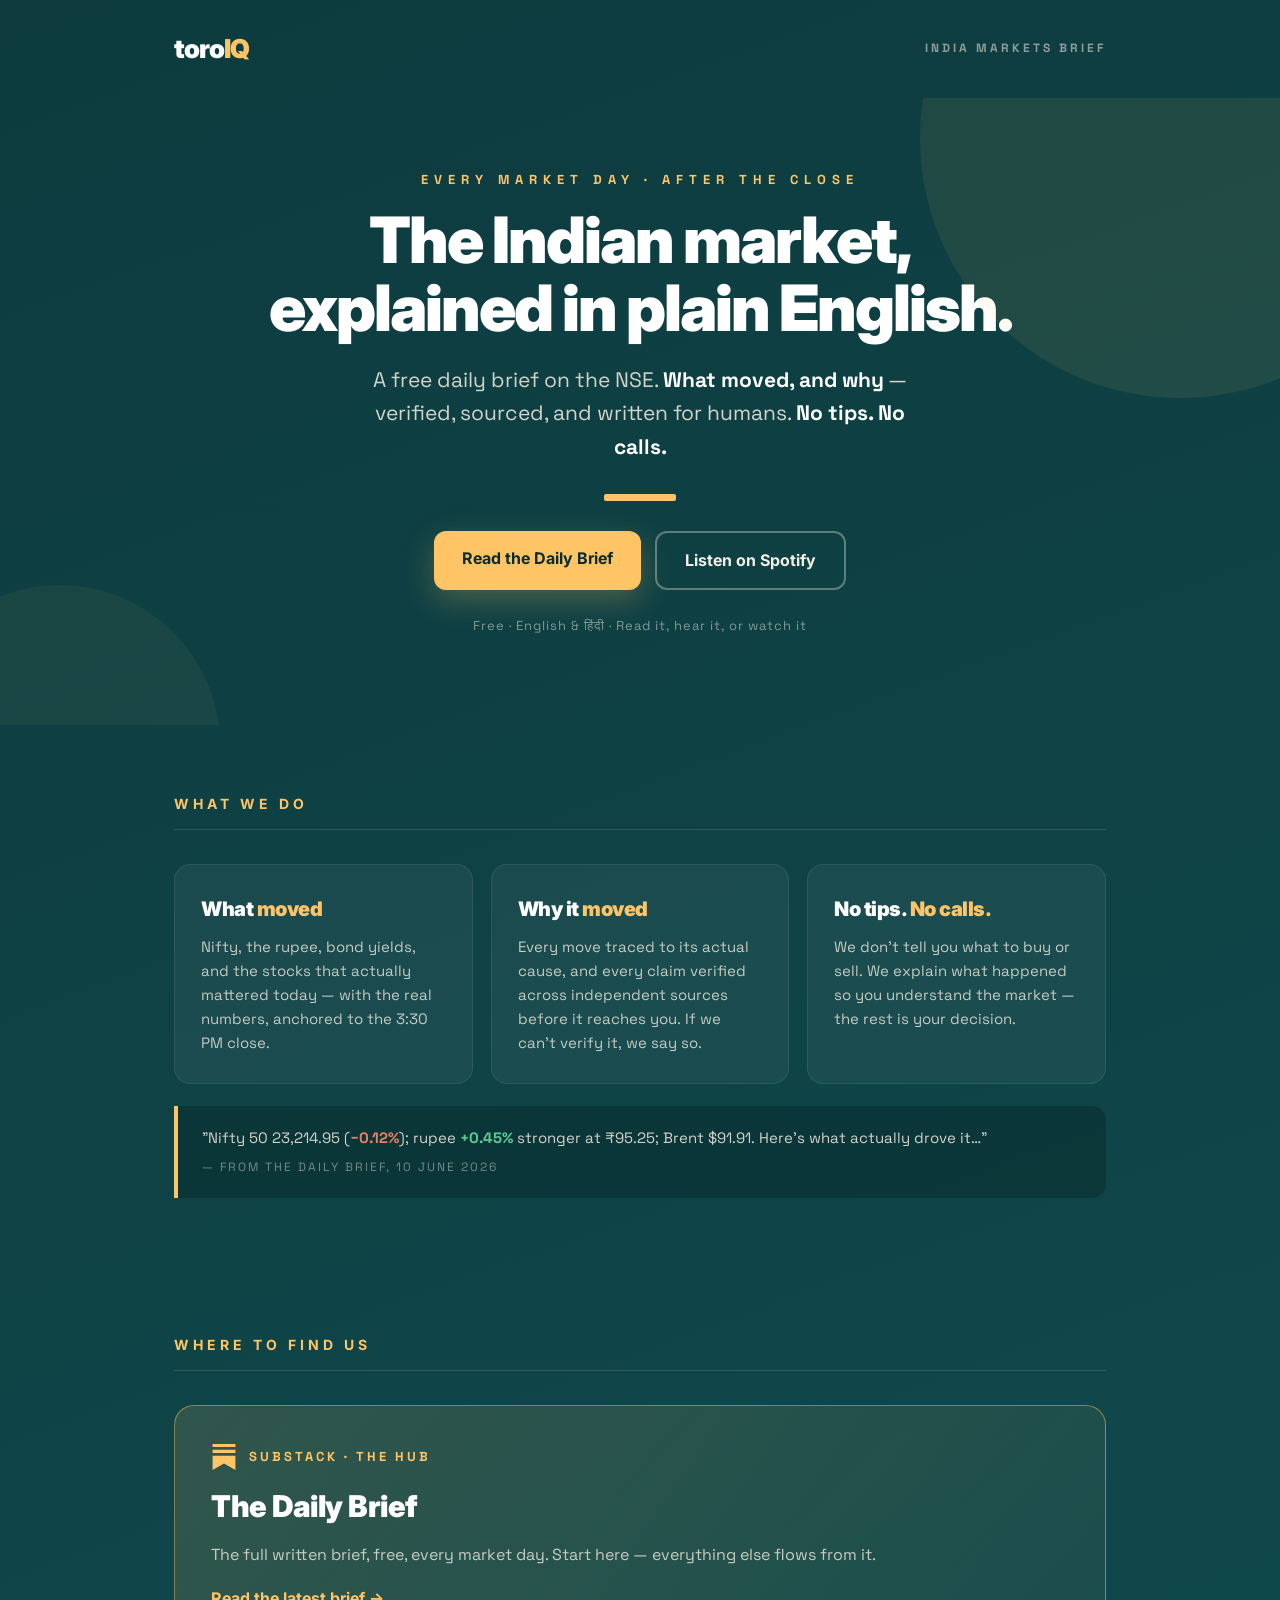
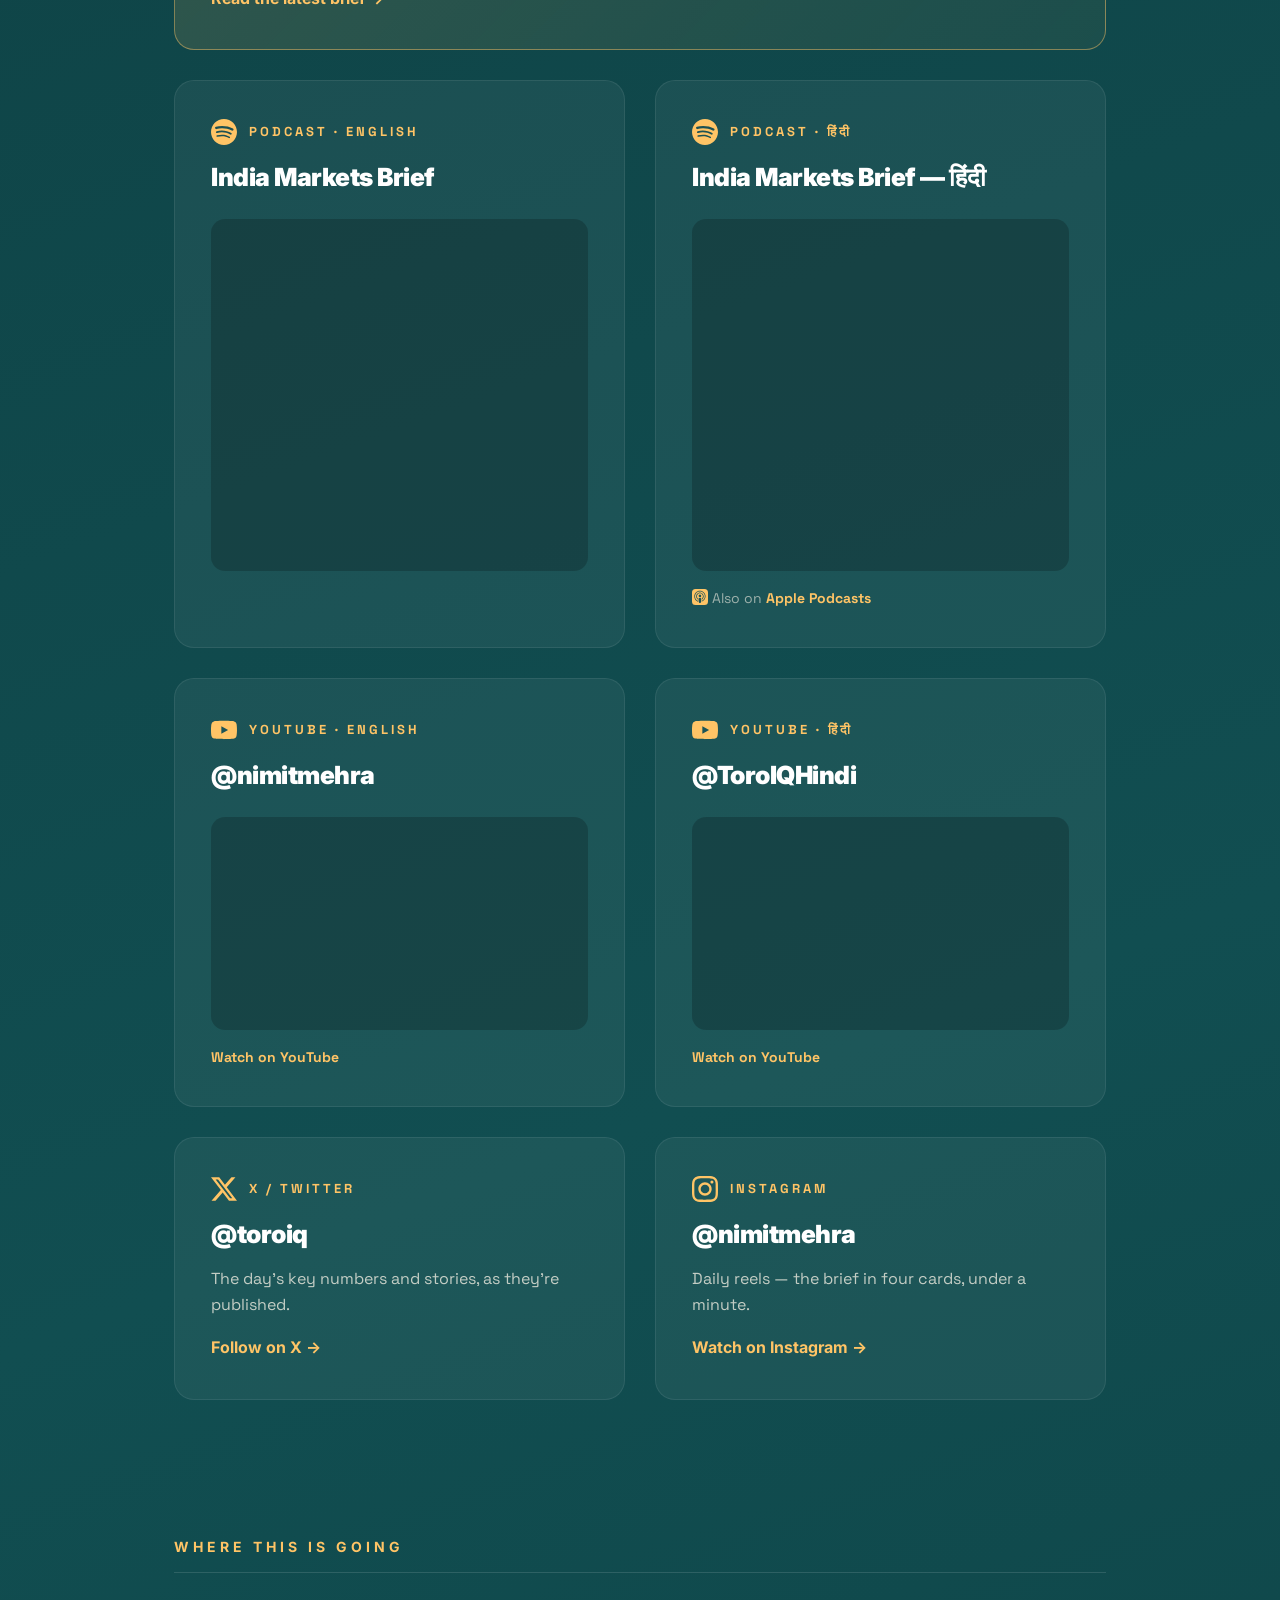
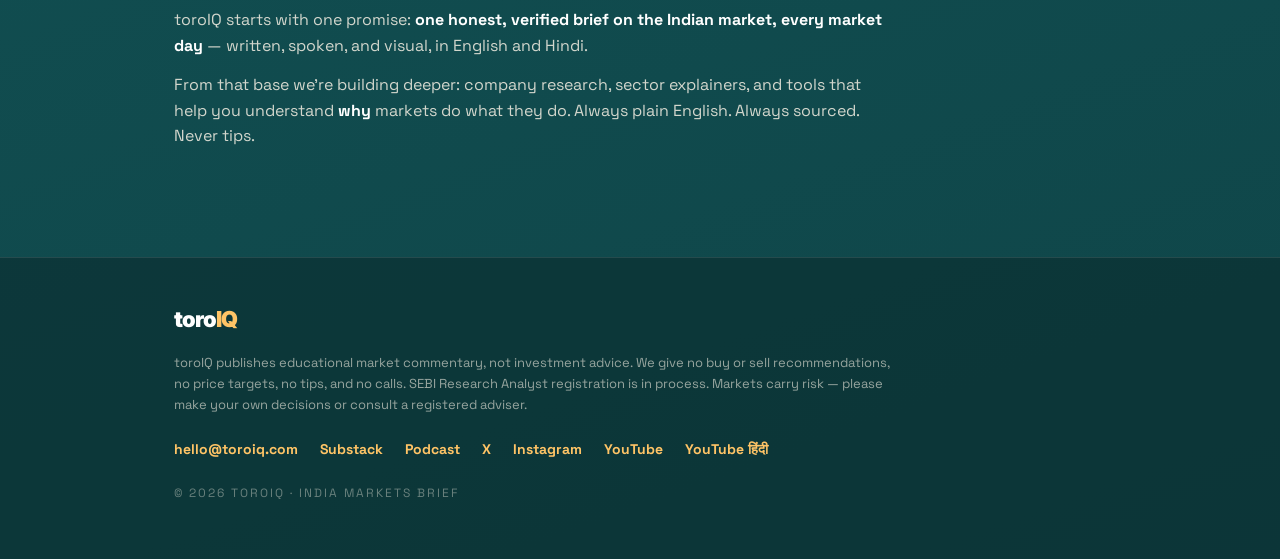
==== commit daf68dc4: "v3: bigger cards/spacing; Substack hub = simple latest-brief link (drops latest.json machinery) Co-A" ====
--- a/index.html
+++ b/index.html
@@ -57,8 +57,8 @@
   header .since{margin-top:26px;font-size:13px;color:rgba(244,239,227,.5);letter-spacing:1px;}
 
   /* ---------- sections ---------- */
-  section{padding:56px 0;}
-  h2{font-size:13px;font-weight:700;letter-spacing:4px;text-transform:uppercase;color:var(--gold);margin-bottom:26px;border-bottom:1px solid rgba(255,255,255,.12);padding-bottom:12px;}
+  section{padding:68px 0;}
+  h2{font-size:14px;font-weight:700;letter-spacing:4px;text-transform:uppercase;color:var(--gold);margin-bottom:34px;border-bottom:1px solid rgba(255,255,255,.12);padding-bottom:14px;}
 
   /* what we do */
   .props{display:grid;grid-template-columns:repeat(auto-fit,minmax(240px,1fr));gap:18px;}
@@ -74,25 +74,22 @@
   .sample .src{display:block;margin-top:8px;font-size:12px;letter-spacing:2px;text-transform:uppercase;color:rgba(244,239,227,.45);}
 
   /* channels */
-  .channels{display:grid;grid-template-columns:repeat(auto-fit,minmax(280px,1fr));gap:18px;}
-  .ch{display:block;text-decoration:none;background:rgba(255,255,255,.05);border:1px solid rgba(255,255,255,.08);border-radius:16px;padding:26px;transition:transform .15s ease,border-color .15s ease,background .15s ease;}
+  .channels{display:grid;grid-template-columns:repeat(auto-fit,minmax(min(420px,100%),1fr));gap:30px;}
+  .ch{display:block;text-decoration:none;background:rgba(255,255,255,.05);border:1px solid rgba(255,255,255,.08);border-radius:20px;padding:38px 36px;transition:transform .15s ease,border-color .15s ease,background .15s ease;}
   .ch:hover{transform:translateY(-3px);border-color:rgba(255,196,102,.6);background:rgba(255,255,255,.08);}
-  .ch .kind{font-size:11px;font-weight:700;letter-spacing:3px;text-transform:uppercase;color:var(--gold);}
-  .ch .khead{display:flex;align-items:center;gap:10px;}
-  .cicon{width:22px;height:22px;flex-shrink:0;display:inline-flex;}
+  .ch .kind{font-size:13px;font-weight:700;letter-spacing:3px;text-transform:uppercase;color:var(--gold);}
+  .ch .khead{display:flex;align-items:center;gap:12px;}
+  .cicon{width:26px;height:26px;flex-shrink:0;display:inline-flex;}
   .cicon svg{width:100%;height:100%;fill:var(--gold);}
-  .cicon.sm{width:15px;height:15px;vertical-align:-2px;}
-  .ch iframe{display:block;width:100%;border:0;border-radius:12px;margin-top:16px;background:rgba(0,0,0,.2);}
+  .cicon.sm{width:16px;height:16px;vertical-align:-2px;}
+  .ch iframe{display:block;width:100%;border:0;border-radius:14px;margin-top:22px;background:rgba(0,0,0,.2);}
   .ch iframe.yt{aspect-ratio:16/9;}
-  .latest{display:inline-block;margin-top:14px;font-size:14px;color:var(--cream);background:rgba(255,255,255,.07);border:1px solid rgba(255,196,102,.25);border-radius:10px;padding:10px 16px;text-decoration:none;}
-  .latest:hover{border-color:var(--gold);}
-  .latest .l-tag{color:var(--gold);font-weight:700;letter-spacing:2px;font-size:11px;text-transform:uppercase;margin-right:10px;}
-  .ch h3{font-weight:900;font-size:21px;letter-spacing:-.5px;color:#fff;margin-top:8px;}
-  .ch p{margin-top:8px;font-size:14px;color:rgba(244,239,227,.75);}
-  .ch .go{display:inline-block;margin-top:14px;font-family:'Inter';font-weight:700;font-size:14px;color:var(--gold);}
+  .ch h3{font-weight:900;font-size:25px;letter-spacing:-.5px;color:#fff;margin-top:12px;}
+  .ch p{margin-top:12px;font-size:16px;color:rgba(244,239,227,.78);}
+  .ch .go{display:inline-block;margin-top:18px;font-family:'Inter';font-weight:700;font-size:16px;color:var(--gold);}
   .ch.hub{grid-column:1/-1;background:linear-gradient(135deg,rgba(255,196,102,.14),rgba(255,196,102,.05));border-color:rgba(255,196,102,.45);}
-  .ch.hub h3{font-size:26px;}
-  .ch .alt{margin-top:10px;font-size:13px;color:rgba(244,239,227,.6);}
+  .ch.hub h3{font-size:30px;}
+  .ch .alt{margin-top:16px;font-size:14px;color:rgba(244,239,227,.6);}
   .ch .alt a{color:var(--gold);text-decoration:none;font-weight:700;}
   .ch .alt a:hover{text-decoration:underline;}
 
@@ -164,16 +161,15 @@
   <div class="wrap">
     <h2>Where to find us</h2>
     <div class="channels">
-      <div class="ch hub">
+      <a class="ch hub" href="https://toroiq.substack.com/" target="_blank" rel="noopener">
         <div class="khead">
           <span class="cicon"><svg viewBox="0 0 24 24" aria-hidden="true"><path d="M22.539 8.242H1.46V5.406h21.08v2.836zM1.46 10.812V24L12 18.11 22.54 24V10.812H1.46zM22.54 0H1.46v2.836h21.08V0z"/></svg></span>
           <div class="kind">Substack · The hub</div>
         </div>
         <h3>The Daily Brief</h3>
         <p>The full written brief, free, every market day. Start here — everything else flows from it.</p>
-        <a class="latest" id="latest-post" href="https://toroiq.substack.com/" target="_blank" rel="noopener"><span class="l-tag">Latest</span><span id="latest-title">NSE Daily Market Brief — June 10</span> →</a>
-        <div class="alt"><a href="https://toroiq.substack.com/" target="_blank" rel="noopener">toroiq.substack.com</a></div>
-      </div>
+        <span class="go">Read the latest brief →</span>
+      </a>
       <div class="ch">
         <div class="khead">
           <span class="cicon"><svg viewBox="0 0 24 24" aria-hidden="true"><path d="M12 0C5.4 0 0 5.4 0 12s5.4 12 12 12 12-5.4 12-12S18.66 0 12 0zm5.521 17.34c-.24.359-.66.48-1.021.24-2.82-1.74-6.36-2.101-10.561-1.141-.418.122-.779-.179-.899-.539-.12-.421.18-.78.54-.9 4.56-1.021 8.52-.6 11.64 1.32.42.18.479.659.301 1.02zm1.44-3.3c-.301.42-.841.6-1.262.3-3.239-1.98-8.159-2.58-11.939-1.38-.479.12-1.02-.12-1.14-.6-.12-.48.12-1.021.6-1.141C9.6 9.9 15 10.561 18.72 12.84c.361.181.54.78.241 1.2zm.12-3.36C15.24 8.4 8.82 8.16 5.16 9.301c-.6.179-1.2-.181-1.38-.721-.18-.601.18-1.2.72-1.381 4.26-1.26 11.28-1.02 15.721 1.621.539.3.719 1.02.419 1.56-.299.421-1.02.599-1.559.3z"/></svg></span>
@@ -256,16 +252,5 @@
   </div>
 </footer>
 
-<script>
-  fetch('latest.json')
-    .then(function(r){ return r.json(); })
-    .then(function(d){
-      if (d && d.title && d.link) {
-        document.getElementById('latest-title').textContent = d.title;
-        document.getElementById('latest-post').href = d.link;
-      }
-    })
-    .catch(function(){ /* keep the static fallback */ });
-</script>
 </body>
 </html>
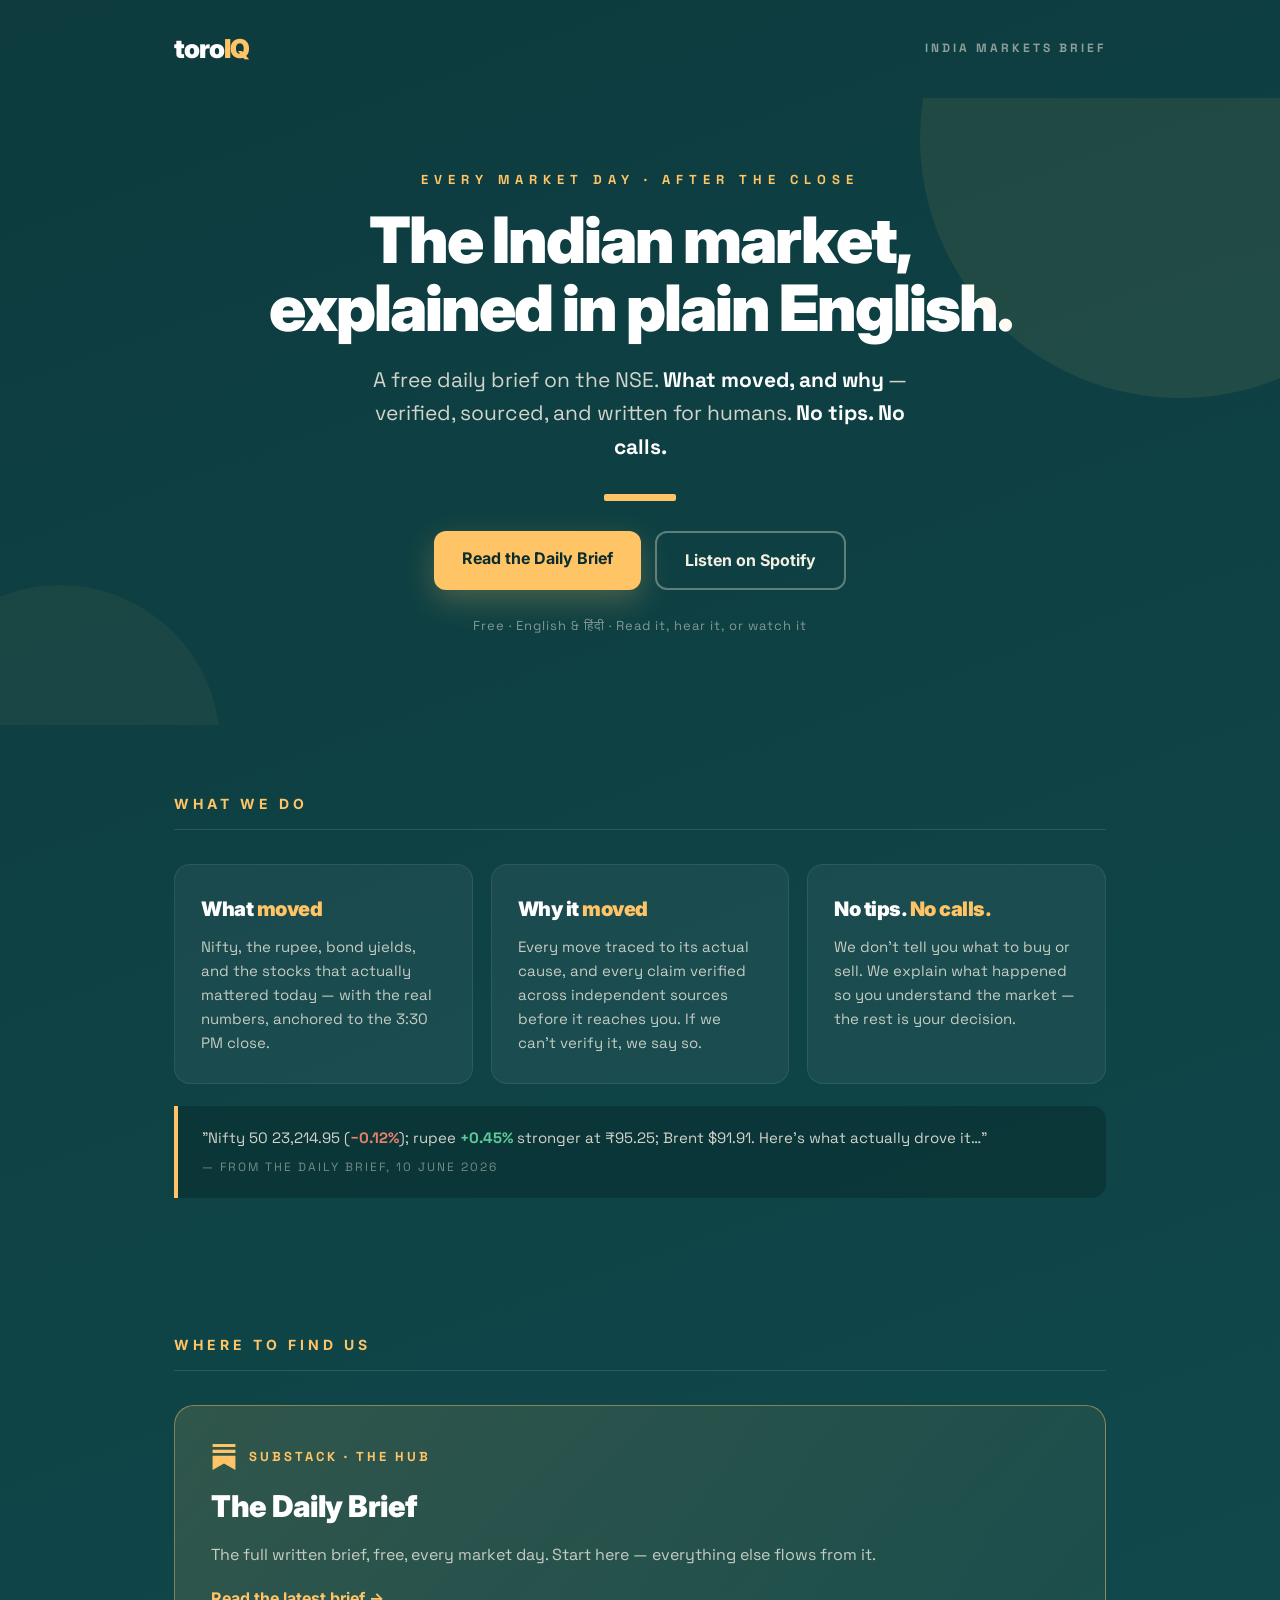
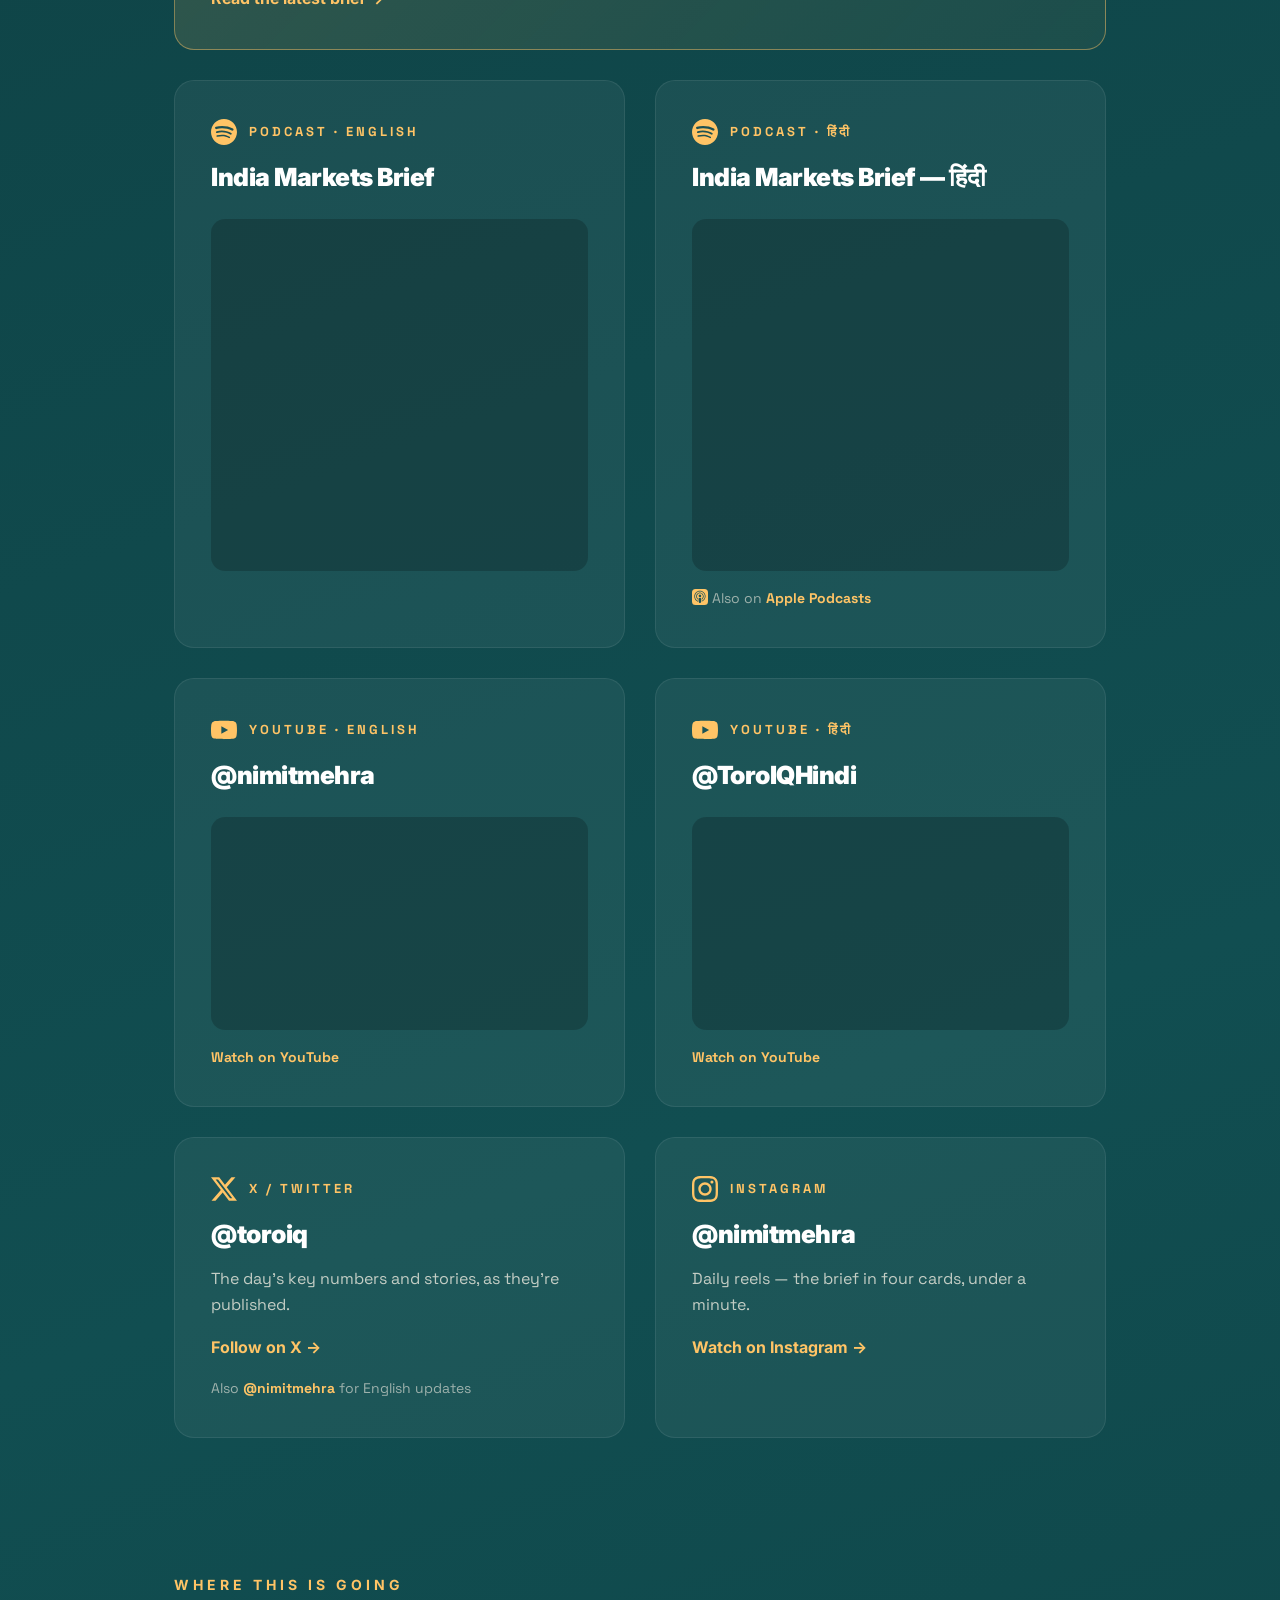
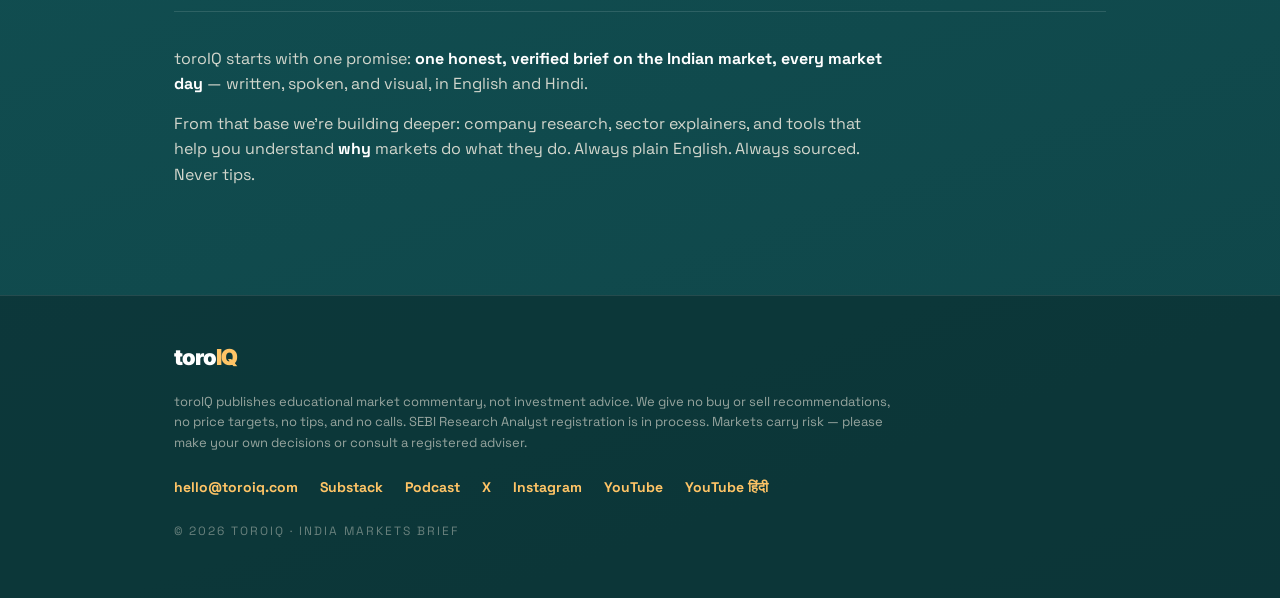
==== commit 54f94bde: "v4: brand favicon (IQ gold on teal) + @nimitmehra X link for English updates Co-Authored-By: Claude " ====
--- a/index.html
+++ b/index.html
@@ -5,6 +5,9 @@
 <meta name="viewport" content="width=device-width, initial-scale=1.0">
 <title>toroIQ — India Markets Brief</title>
 <meta name="description" content="Plain-English daily NSE brief. What moved, and why. No tips, no calls. Read it on Substack, hear it on Spotify in English and Hindi.">
+<link rel="icon" type="image/png" sizes="32x32" href="favicon-32.png">
+<link rel="icon" type="image/png" sizes="512x512" href="favicon-512.png">
+<link rel="apple-touch-icon" href="apple-touch-icon.png">
 <link rel="preconnect" href="https://fonts.googleapis.com">
 <link rel="preconnect" href="https://fonts.gstatic.com" crossorigin>
 <link href="https://fonts.googleapis.com/css2?family=Inter:wght@400;500;700;900&family=Space+Grotesk:wght@400;500;700&display=swap" rel="stylesheet">
@@ -86,7 +89,7 @@
   .ch iframe.yt{aspect-ratio:16/9;}
   .ch h3{font-weight:900;font-size:25px;letter-spacing:-.5px;color:#fff;margin-top:12px;}
   .ch p{margin-top:12px;font-size:16px;color:rgba(244,239,227,.78);}
-  .ch .go{display:inline-block;margin-top:18px;font-family:'Inter';font-weight:700;font-size:16px;color:var(--gold);}
+  .ch .go{display:inline-block;margin-top:18px;font-family:'Inter';font-weight:700;font-size:16px;color:var(--gold);text-decoration:none;}
   .ch.hub{grid-column:1/-1;background:linear-gradient(135deg,rgba(255,196,102,.14),rgba(255,196,102,.05));border-color:rgba(255,196,102,.45);}
   .ch.hub h3{font-size:30px;}
   .ch .alt{margin-top:16px;font-size:14px;color:rgba(244,239,227,.6);}
@@ -205,15 +208,16 @@
         <iframe class="yt" src="https://www.youtube.com/embed/videoseries?list=UUpz12KYfcj7nLAI-YS7twSA" loading="lazy" allow="accelerometer; encrypted-media; picture-in-picture" allowfullscreen title="Latest toroIQ Hindi video on YouTube"></iframe>
         <div class="alt"><a href="https://www.youtube.com/@ToroIQHindi" target="_blank" rel="noopener">Watch on YouTube</a></div>
       </div>
-      <a class="ch" href="https://x.com/toroiq" target="_blank" rel="noopener">
+      <div class="ch">
         <div class="khead">
           <span class="cicon"><svg viewBox="0 0 24 24" aria-hidden="true"><path d="M18.901 1.153h3.68l-8.04 9.19L24 22.846h-7.406l-5.8-7.584-6.638 7.584H.474l8.6-9.83L0 1.154h7.594l5.243 6.932ZM17.61 20.644h2.039L6.486 3.24H4.298Z"/></svg></span>
           <div class="kind">X / Twitter</div>
         </div>
         <h3>@toroiq</h3>
         <p>The day's key numbers and stories, as they're published.</p>
-        <span class="go">Follow on X →</span>
-      </a>
+        <a class="go" href="https://x.com/toroiq" target="_blank" rel="noopener">Follow on X →</a>
+        <div class="alt">Also <a href="https://x.com/nimitmehra" target="_blank" rel="noopener">@nimitmehra</a> for English updates</div>
+      </div>
       <a class="ch" href="https://instagram.com/nimitmehra" target="_blank" rel="noopener">
         <div class="khead">
           <span class="cicon"><svg viewBox="0 0 24 24" aria-hidden="true"><path d="M7.0301.084c-1.2768.0602-2.1487.264-2.911.5634-.7888.3075-1.4575.72-2.1228 1.3877-.6652.6677-1.075 1.3368-1.3802 2.127-.2954.7638-.4956 1.6365-.552 2.914-.0564 1.2775-.0689 1.6882-.0626 4.947.0062 3.2586.0206 3.6671.0825 4.9473.061 1.2765.264 2.1482.5635 2.9107.308.7889.72 1.4573 1.388 2.1228.6679.6655 1.3365 1.0743 2.1285 1.38.7632.295 1.6361.4961 2.9134.552 1.2773.056 1.6884.069 4.9462.0627 3.2578-.0062 3.668-.0207 4.9478-.0814 1.28-.0607 2.147-.2652 2.9098-.5633.7889-.3086 1.4578-.72 2.1228-1.3881.665-.6682 1.0745-1.3378 1.3795-2.1284.2957-.7632.4966-1.636.552-2.9124.056-1.2809.0692-1.6898.063-4.948-.0063-3.2583-.021-3.6668-.0817-4.9465-.0607-1.2797-.264-2.1487-.5633-2.9117-.3084-.7889-.72-1.4568-1.3876-2.1228C21.2982 1.33 20.628.9208 19.8378.6165 19.074.321 18.2017.1197 16.9244.0645 15.6471.0093 15.236-.005 11.977.0014 8.718.0076 8.31.0215 7.0301.0839m.1402 21.6932c-1.17-.0509-1.8053-.2453-2.2287-.408-.5606-.216-.96-.4771-1.3819-.895-.422-.4178-.6811-.8186-.9-1.378-.1644-.4234-.3624-1.058-.4171-2.228-.0595-1.2645-.072-1.6442-.079-4.848-.007-3.2037.0053-3.583.0607-4.848.05-1.169.2456-1.805.408-2.2282.216-.5613.4762-.96.895-1.3816.4188-.4217.8184-.6814 1.3783-.9003.423-.1651 1.0575-.3614 2.227-.4171 1.2655-.06 1.6447-.072 4.848-.079 3.2033-.007 3.5835.005 4.8495.0608 1.169.0508 1.8053.2445 2.228.408.5608.216.96.4754 1.3816.895.4217.4194.6816.8176.9005 1.3787.1653.4217.3617 1.056.4169 2.2263.0602 1.2655.0739 1.645.0796 4.848.0058 3.203-.0055 3.5834-.061 4.848-.051 1.17-.245 1.8055-.408 2.2294-.216.5604-.4763.96-.8954 1.3814-.419.4215-.8181.6811-1.3783.9-.4224.1649-1.0577.3617-2.2262.4174-1.2656.0595-1.6448.072-4.8493.079-3.2045.007-3.5825-.006-4.848-.0608M16.953 5.5864A1.44 1.44 0 1 0 18.39 4.144a1.44 1.44 0 0 0-1.437 1.4424M5.8385 12.012c.0067 3.4032 2.7706 6.1557 6.173 6.1493 3.4026-.0065 6.157-2.7701 6.1506-6.1733-.0065-3.4032-2.771-6.1565-6.174-6.1498-3.403.0067-6.156 2.771-6.1496 6.1738M8 12.0077a4 4 0 1 1 4.008 3.9921A3.9996 3.9996 0 0 1 8 12.0077"/></svg></span>
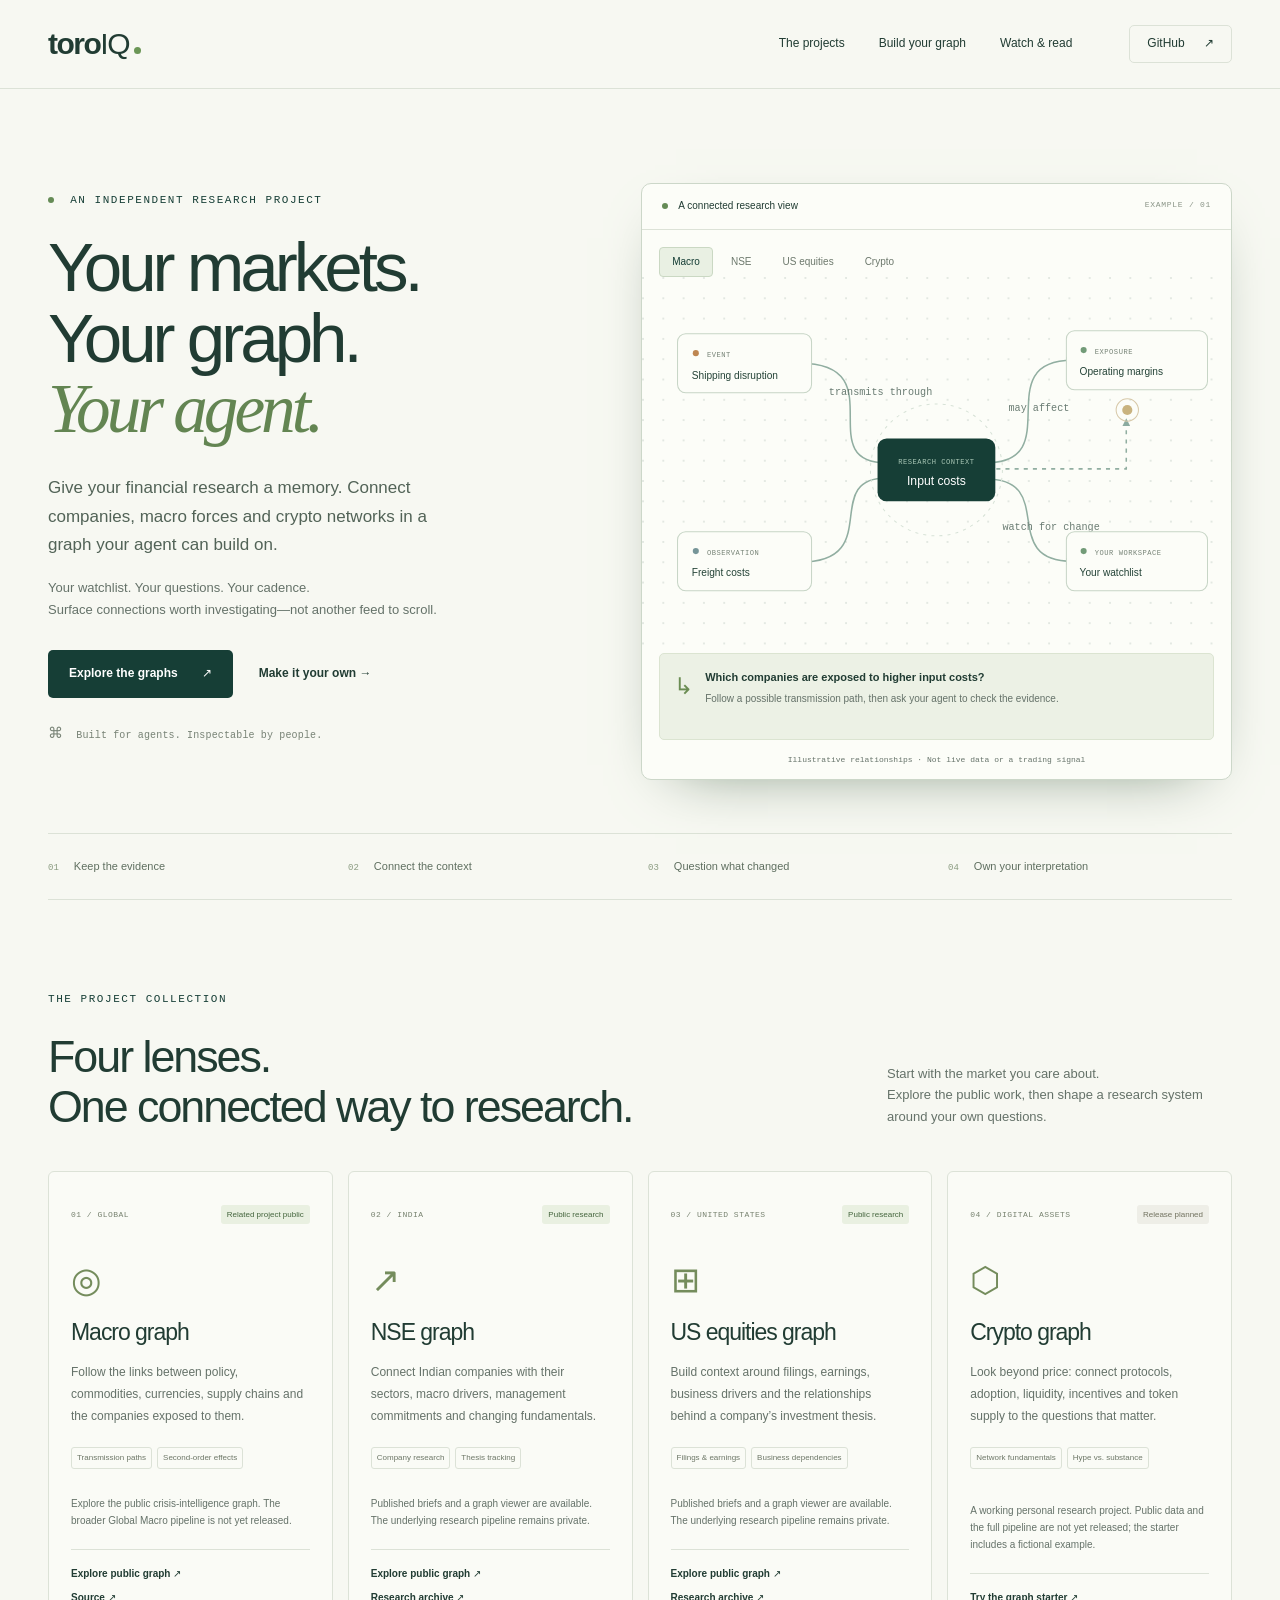
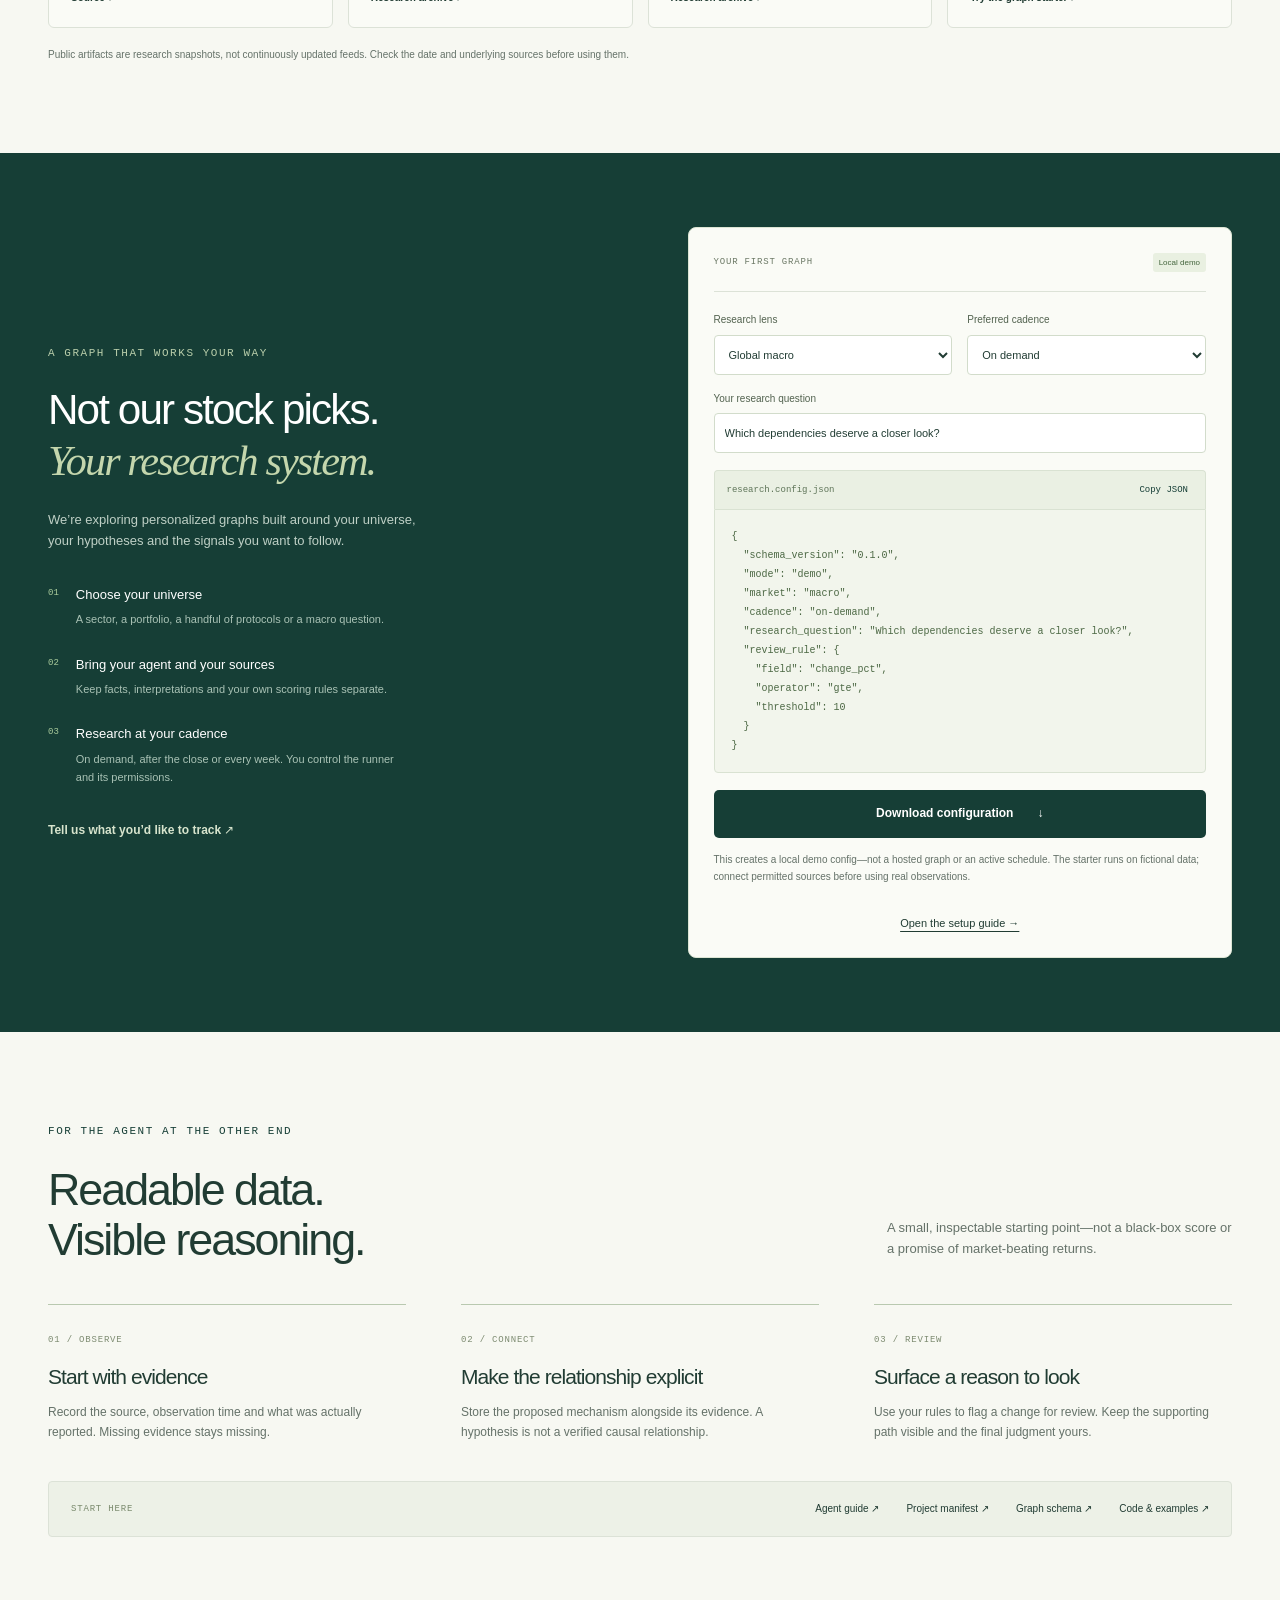
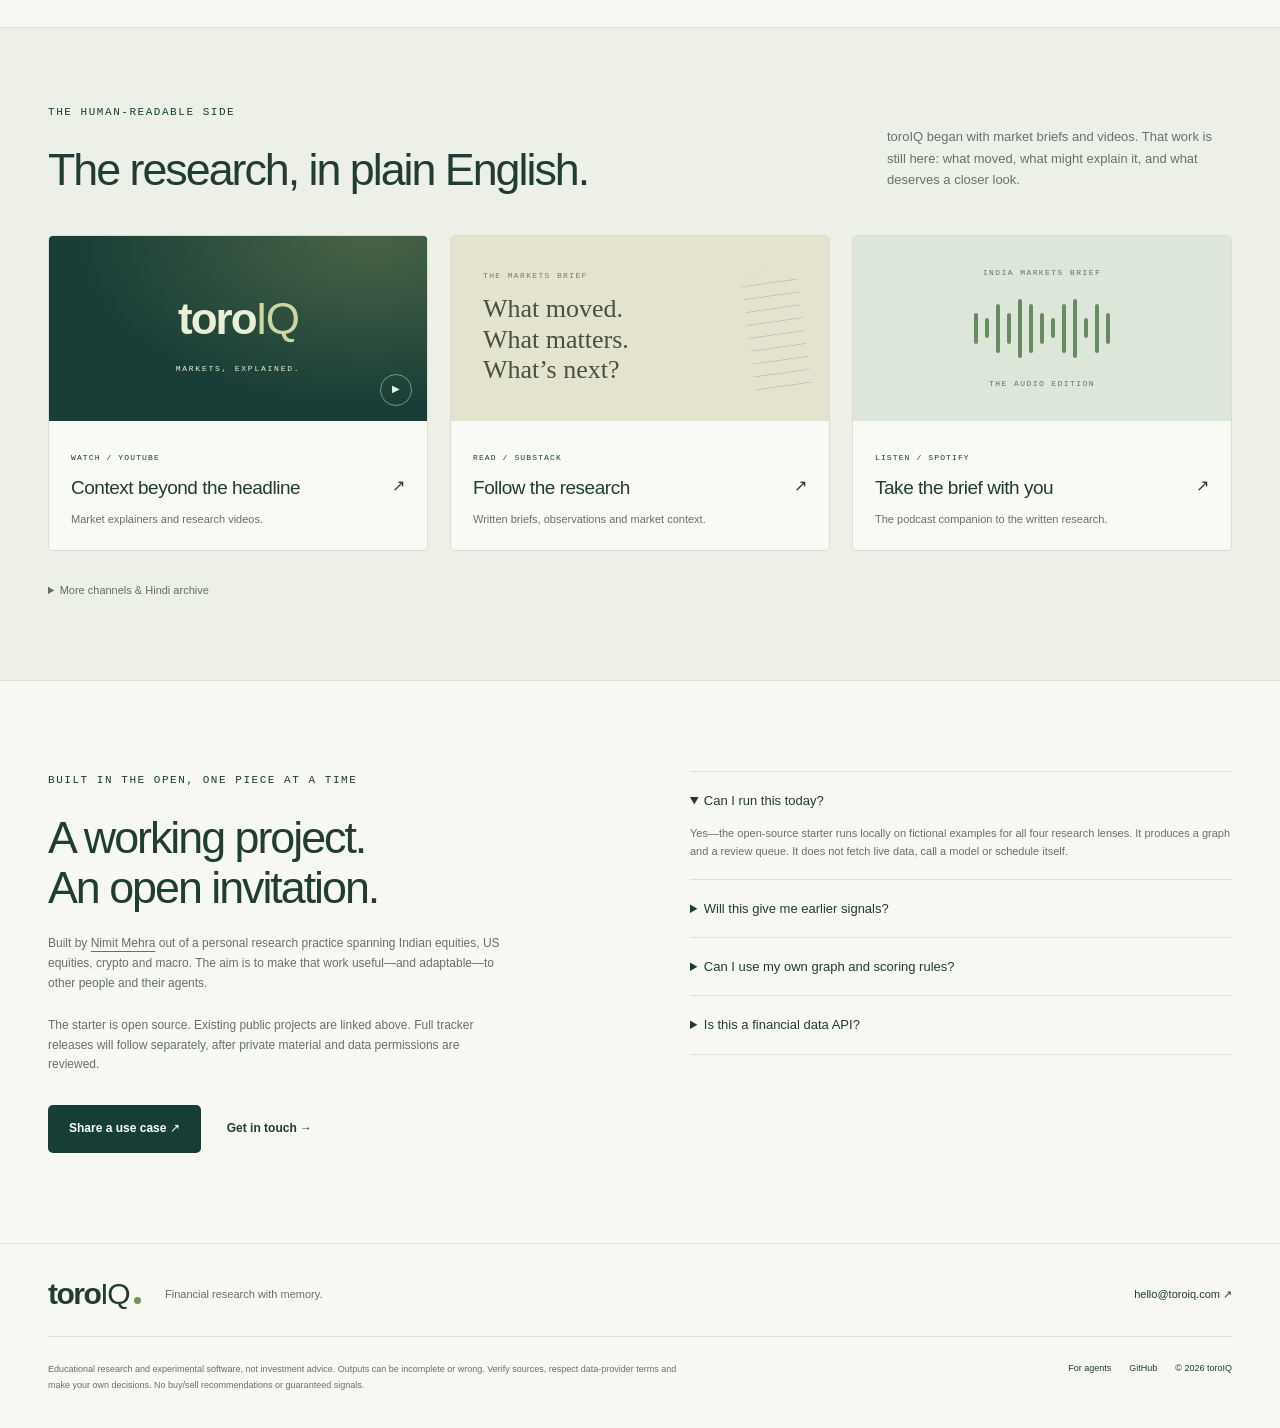
==== commit 832fcba3: "Build agent-focused toroIQ site with open-source graph starter" ====
--- a/index.html
+++ b/index.html
@@ -1,260 +1,87 @@
-<!DOCTYPE html>
+<!doctype html>
 <html lang="en">
 <head>
-<meta charset="UTF-8">
-<meta name="viewport" content="width=device-width, initial-scale=1.0">
-<title>toroIQ — India Markets Brief</title>
-<meta name="description" content="Plain-English daily NSE brief. What moved, and why. No tips, no calls. Read it on Substack, hear it on Spotify in English and Hindi.">
-<link rel="icon" type="image/png" sizes="32x32" href="favicon-32.png">
-<link rel="icon" type="image/png" sizes="512x512" href="favicon-512.png">
-<link rel="apple-touch-icon" href="apple-touch-icon.png">
-<link rel="preconnect" href="https://fonts.googleapis.com">
-<link rel="preconnect" href="https://fonts.gstatic.com" crossorigin>
-<link href="https://fonts.googleapis.com/css2?family=Inter:wght@400;500;700;900&family=Space+Grotesk:wght@400;500;700&display=swap" rel="stylesheet">
-<style>
-  :root{
-    --green-1:#0d3b3e;
-    --green-2:#114e51;
-    --gold:#ffc466;
-    --cream:#f4efe3;
-    --up:#5fcb97;
-    --down:#e8806a;
-    --ink:#0a2c2e;
-  }
-  *{margin:0;padding:0;box-sizing:border-box;}
-  html{scroll-behavior:smooth;}
-  body{
-    font-family:'Space Grotesk',sans-serif;
-    background:linear-gradient(160deg,var(--green-1),var(--green-2) 70%,#0f4548);
-    color:var(--cream);
-    line-height:1.6;
-    min-height:100vh;
-  }
-  h1,h2,h3,.inter{font-family:'Inter',sans-serif;}
-  a{color:inherit;}
-  .wrap{max-width:980px;margin:0 auto;padding:0 24px;}
-
-  /* ---------- nav ---------- */
-  nav{padding:28px 0;}
-  nav .wrap{display:flex;justify-content:space-between;align-items:center;}
-  .mark{font-family:'Inter';font-weight:900;font-size:26px;letter-spacing:-1px;color:#fff;text-decoration:none;}
-  .mark .iq{color:var(--gold);}
-  nav .tag{font-size:12px;letter-spacing:3px;text-transform:uppercase;color:rgba(244,239,227,.55);font-weight:700;}
-
-  /* ---------- hero ---------- */
-  header{position:relative;overflow:hidden;padding:72px 0 88px;text-align:center;}
-  header .circle{position:absolute;border-radius:50%;background:rgba(255,196,102,.08);pointer-events:none;}
-  header .c1{width:520px;height:520px;top:-220px;right:-160px;}
-  header .c2{width:320px;height:320px;bottom:-180px;left:-100px;background:rgba(255,196,102,.05);}
-  header .label{font-size:13px;font-weight:700;letter-spacing:6px;text-transform:uppercase;color:var(--gold);}
-  header h1{font-weight:900;font-size:clamp(38px,7vw,64px);letter-spacing:-2px;color:#fff;margin-top:16px;line-height:1.05;}
-  header .pos{font-size:clamp(17px,2.6vw,21px);color:rgba(244,239,227,.85);margin:22px auto 0;max-width:560px;}
-  header .pos b{color:#fff;font-weight:700;}
-  .stripe{width:72px;height:7px;background:var(--gold);margin:30px auto;border-radius:2px;}
-  .cta-row{display:flex;gap:14px;justify-content:center;flex-wrap:wrap;margin-top:6px;}
-  .btn{display:inline-block;font-family:'Inter';font-weight:700;font-size:16px;text-decoration:none;border-radius:12px;padding:15px 28px;transition:transform .15s ease, box-shadow .15s ease;}
-  .btn:hover{transform:translateY(-2px);}
-  .btn-gold{background:var(--gold);color:var(--ink);box-shadow:0 10px 30px rgba(255,196,102,.25);}
-  .btn-ghost{border:2px solid rgba(244,239,227,.35);color:var(--cream);}
-  .btn-ghost:hover{border-color:var(--gold);color:#fff;}
-  header .since{margin-top:26px;font-size:13px;color:rgba(244,239,227,.5);letter-spacing:1px;}
-
-  /* ---------- sections ---------- */
-  section{padding:68px 0;}
-  h2{font-size:14px;font-weight:700;letter-spacing:4px;text-transform:uppercase;color:var(--gold);margin-bottom:34px;border-bottom:1px solid rgba(255,255,255,.12);padding-bottom:14px;}
-
-  /* what we do */
-  .props{display:grid;grid-template-columns:repeat(auto-fit,minmax(240px,1fr));gap:18px;}
-  .prop{background:rgba(255,255,255,.05);border:1px solid rgba(255,255,255,.08);border-radius:16px;padding:28px 26px;}
-  .prop h3{font-weight:900;font-size:20px;letter-spacing:-.5px;color:#fff;}
-  .prop h3 .accent{color:var(--gold);}
-  .prop p{margin-top:10px;font-size:15px;color:rgba(244,239,227,.78);}
-
-  /* sample line */
-  .sample{margin-top:22px;background:rgba(10,44,46,.55);border-left:4px solid var(--gold);border-radius:0 14px 14px 0;padding:20px 24px;font-size:15px;color:rgba(244,239,227,.85);}
-  .sample .up{color:var(--up);font-weight:700;}
-  .sample .down{color:var(--down);font-weight:700;}
-  .sample .src{display:block;margin-top:8px;font-size:12px;letter-spacing:2px;text-transform:uppercase;color:rgba(244,239,227,.45);}
-
-  /* channels */
-  .channels{display:grid;grid-template-columns:repeat(auto-fit,minmax(min(420px,100%),1fr));gap:30px;}
-  .ch{display:block;text-decoration:none;background:rgba(255,255,255,.05);border:1px solid rgba(255,255,255,.08);border-radius:20px;padding:38px 36px;transition:transform .15s ease,border-color .15s ease,background .15s ease;}
-  .ch:hover{transform:translateY(-3px);border-color:rgba(255,196,102,.6);background:rgba(255,255,255,.08);}
-  .ch .kind{font-size:13px;font-weight:700;letter-spacing:3px;text-transform:uppercase;color:var(--gold);}
-  .ch .khead{display:flex;align-items:center;gap:12px;}
-  .cicon{width:26px;height:26px;flex-shrink:0;display:inline-flex;}
-  .cicon svg{width:100%;height:100%;fill:var(--gold);}
-  .cicon.sm{width:16px;height:16px;vertical-align:-2px;}
-  .ch iframe{display:block;width:100%;border:0;border-radius:14px;margin-top:22px;background:rgba(0,0,0,.2);}
-  .ch iframe.yt{aspect-ratio:16/9;}
-  .ch h3{font-weight:900;font-size:25px;letter-spacing:-.5px;color:#fff;margin-top:12px;}
-  .ch p{margin-top:12px;font-size:16px;color:rgba(244,239,227,.78);}
-  .ch .go{display:inline-block;margin-top:18px;font-family:'Inter';font-weight:700;font-size:16px;color:var(--gold);text-decoration:none;}
-  .ch.hub{grid-column:1/-1;background:linear-gradient(135deg,rgba(255,196,102,.14),rgba(255,196,102,.05));border-color:rgba(255,196,102,.45);}
-  .ch.hub h3{font-size:30px;}
-  .ch .alt{margin-top:16px;font-size:14px;color:rgba(244,239,227,.6);}
-  .ch .alt a{color:var(--gold);text-decoration:none;font-weight:700;}
-  .ch .alt a:hover{text-decoration:underline;}
-
-  /* roadmap */
-  .road p{max-width:720px;font-size:16px;color:rgba(244,239,227,.85);}
-  .road p + p{margin-top:14px;}
-  .road b{color:#fff;}
-
-  /* footer */
-  footer{margin-top:40px;padding:44px 0 56px;background:rgba(10,44,46,.6);border-top:1px solid rgba(255,255,255,.1);}
-  footer .mark{font-size:22px;}
-  footer .disc{margin-top:16px;font-size:13px;color:rgba(244,239,227,.6);max-width:720px;}
-  footer .row{margin-top:22px;display:flex;gap:22px;flex-wrap:wrap;font-size:14px;}
-  footer .row a{color:var(--gold);text-decoration:none;font-weight:700;}
-  footer .row a:hover{text-decoration:underline;}
-  footer .copy{margin-top:24px;font-size:12px;letter-spacing:2px;text-transform:uppercase;color:rgba(244,239,227,.4);}
-</style>
+  <meta charset="utf-8">
+  <meta name="viewport" content="width=device-width, initial-scale=1">
+  <title>toroIQ — Financial research graphs for your agents</title>
+  <meta name="description" content="Explore macro, NSE, US equity and crypto research graphs. Build your own agent-driven watchlists, signals and research workflows with the toroIQ open-source starter.">
+  <meta name="theme-color" content="#163e36">
+  <link rel="canonical" href="https://toroiq.com/">
+  <meta property="og:title" content="toroIQ — Your markets. Your graph. Your agent.">
+  <meta property="og:description" content="An independent project exploring personalized financial research graphs. Explore the work, try the open-source starter, and make it your own.">
+  <meta property="og:type" content="website">
+  <meta property="og:url" content="https://toroiq.com/">
+  <meta property="og:image" content="https://toroiq.com/favicon-512.png">
+  <link rel="icon" sizes="32x32" href="favicon-32.png">
+  <link rel="apple-touch-icon" href="apple-touch-icon.png">
+  <link rel="alternate" type="application/json" href="projects.json" title="toroIQ project manifest">
+  <link rel="stylesheet" href="styles.css">
+  <script src="app.js" defer></script>
+  <noscript><style>#config-form{display:none}</style></noscript>
 </head>
 <body>
+  <a class="skip" href="#main">Skip to content</a>
+  <header class="site-header">
+    <nav class="wrap nav" aria-label="Main navigation">
+      <a class="wordmark" href="/" aria-label="toroIQ home">toro<span>IQ</span><i aria-hidden="true"></i></a>
+      <div class="nav-links"><a href="#projects">The projects</a><a href="#build">Build your graph</a><a href="#journal">Watch &amp; read</a></div>
+      <a class="nav-github" href="https://github.com/nimitmehra/toroiq-website/tree/main/starter">GitHub <span aria-hidden="true">↗</span></a>
+    </nav>
+  </header>
+  <main id="main">
+    <section class="hero wrap" aria-labelledby="hero-title">
+      <div class="hero-copy">
+        <p class="eyebrow"><span class="status-dot"></span> An independent research project</p>
+        <h1 id="hero-title">Your markets.<br>Your graph.<br><em>Your agent.</em></h1>
+        <p class="hero-description">Give your financial research a memory. Connect companies, macro forces and crypto networks in a graph your agent can build on.</p>
+        <p class="hero-secondary">Your watchlist. Your questions. Your cadence.<br>Surface connections worth investigating—not another feed to scroll.</p>
+        <div class="actions"><a class="button primary" href="#projects">Explore the graphs <span aria-hidden="true">↗</span></a><a class="text-link" href="#build">Make it your own <span aria-hidden="true">→</span></a></div>
+        <div class="hero-note"><span aria-hidden="true">⌘</span> Built for agents. Inspectable by people.</div>
+      </div>
+      <div class="graph-window">
+        <div class="window-bar"><span><span class="status-dot"></span> A connected research view</span><span class="mono">EXAMPLE / 01</span></div>
+        <div class="graph-tabs" role="group" aria-label="Choose an illustrative graph"><button type="button" data-market="macro" aria-pressed="true">Macro</button><button type="button" data-market="nse" aria-pressed="false">NSE</button><button type="button" data-market="us" aria-pressed="false">US equities</button><button type="button" data-market="crypto" aria-pressed="false">Crypto</button></div>
+        <svg class="network" viewBox="0 0 580 370" role="img" aria-labelledby="network-title network-desc">
+          <title id="network-title">Illustrative macro research graph</title><desc id="network-desc">Shipping disruption connects to freight costs and input costs, which connect to a watchlist. These are research hypotheses, not current market signals.</desc>
+          <defs><pattern id="dots" width="20" height="20" patternUnits="userSpaceOnUse"><circle cx="1" cy="1" r="1" fill="#dce3dc"/></pattern><marker id="arrow" viewBox="0 0 10 10" refX="9" refY="5" markerWidth="5" markerHeight="5" orient="auto-start-reverse"><path d="M 0 0 L 10 5 L 0 10 z" fill="#8baba0"/></marker></defs>
+          <rect width="580" height="370" fill="url(#dots)"/>
+          <g fill="none" stroke="#91aea1" stroke-width="1.5" marker-end="url(#arrow)"><path d="M155 85 C250 85 165 183 241 183"/><path d="M155 281 C240 281 175 198 241 198"/><path d="M339 183 C420 183 340 82 424 82"/><path d="M339 199 C410 199 350 280 424 280"/><path d="M340 189 H477 V140" stroke-dasharray="4 5"/></g>
+          <g font-family="ui-monospace, monospace" font-size="10" fill="#697b72"><text x="184" y="116" id="edge-one">transmits through</text><text x="361" y="132" id="edge-two">may affect</text><text x="355" y="249" id="edge-three">watch for change</text></g>
+          <g class="graph-node"><rect x="35" y="56" width="132" height="58" rx="8"/><circle cx="53" cy="75" r="3" fill="#be8651"/><text class="node-type" x="64" y="79" id="type-one">EVENT</text><text class="node-label" x="49" y="100" id="node-one">Shipping disruption</text></g>
+          <g class="graph-node"><rect x="35" y="251" width="132" height="58" rx="8"/><circle cx="53" cy="270" r="3" fill="#769598"/><text class="node-type" x="64" y="274" id="type-two">OBSERVATION</text><text class="node-label" x="49" y="295" id="node-two">Freight costs</text></g>
+          <g class="graph-center"><circle cx="290" cy="190" r="65" fill="none" stroke="#d7e2d7" stroke-dasharray="3 5"/><rect x="232" y="159" width="116" height="62" rx="9" fill="#163e36"/><text x="290" y="184" text-anchor="middle" fill="#a9c7b6" class="node-type">RESEARCH CONTEXT</text><text x="290" y="205" text-anchor="middle" fill="#fff" class="center-label" id="node-center">Input costs</text></g>
+          <g class="graph-node"><rect x="418" y="53" width="139" height="58" rx="8"/><circle cx="435" cy="72" r="3" fill="#729b78"/><text class="node-type" x="446" y="76" id="type-three">EXPOSURE</text><text class="node-label" x="431" y="97" id="node-three">Operating margins</text></g>
+          <g class="graph-node"><rect x="418" y="251" width="139" height="58" rx="8"/><circle cx="435" cy="270" r="3" fill="#729b78"/><text class="node-type" x="446" y="274">YOUR WORKSPACE</text><text class="node-label" x="431" y="295" id="node-four">Your watchlist</text></g>
+          <g><circle cx="478" cy="131" r="5" fill="#c9b37f"/><circle cx="478" cy="131" r="11" fill="none" stroke="#d7c8a8"/></g>
+        </svg>
+        <div class="graph-insight" aria-live="polite"><span class="insight-icon" aria-hidden="true">↳</span><div><strong id="graph-question">Which companies are exposed to higher input costs?</strong><p id="graph-explanation">Follow a possible transmission path, then ask your agent to check the evidence.</p></div></div>
+        <p class="graph-disclaimer">Illustrative relationships · Not live data or a trading signal</p>
+      </div>
+    </section>
+    <div class="principles wrap"><span><i>01</i> Keep the evidence</span><span><i>02</i> Connect the context</span><span><i>03</i> Question what changed</span><span><i>04</i> Own your interpretation</span></div>
 
-<nav>
-  <div class="wrap">
-    <a class="mark" href="#">toro<span class="iq">IQ</span></a>
-    <div class="tag">India Markets Brief</div>
-  </div>
-</nav>
+    <section class="section wrap" id="projects" aria-labelledby="projects-title">
+      <div class="section-heading"><div><p class="eyebrow">The project collection</p><h2 id="projects-title">Four lenses.<br>One connected way to research.</h2></div><p>Start with the market you care about.<br>Explore the public work, then shape a research system around your own questions.</p></div>
+      <div class="project-grid">
+        <article class="project-card"><div class="card-top"><span class="project-number">01 / GLOBAL</span><span class="badge">Related project public</span></div><div class="project-symbol" aria-hidden="true">◎</div><h3>Macro graph</h3><p>Follow the links between policy, commodities, currencies, supply chains and the companies exposed to them.</p><div class="tags"><span>Transmission paths</span><span>Second-order effects</span></div><p class="availability">Explore the public crisis-intelligence graph. The broader Global Macro pipeline is not yet released.</p><div class="card-links"><a href="https://nimitmehra.github.io/hive-mind/viewer.html">Explore public graph ↗</a><a href="https://github.com/nimitmehra/hive-mind">Source ↗</a></div></article>
+        <article class="project-card"><div class="card-top"><span class="project-number">02 / INDIA</span><span class="badge">Public research</span></div><div class="project-symbol" aria-hidden="true">↗</div><h3>NSE graph</h3><p>Connect Indian companies with their sectors, macro drivers, management commitments and changing fundamentals.</p><div class="tags"><span>Company research</span><span>Thesis tracking</span></div><p class="availability">Published briefs and a graph viewer are available. The underlying research pipeline remains private.</p><div class="card-links"><a href="https://nimitmehra.github.io/nse-tracker-briefs/viewer.html">Explore public graph ↗</a><a href="https://github.com/nimitmehra/nse-tracker-briefs">Research archive ↗</a></div></article>
+        <article class="project-card"><div class="card-top"><span class="project-number">03 / UNITED STATES</span><span class="badge">Public research</span></div><div class="project-symbol" aria-hidden="true">⊞</div><h3>US equities graph</h3><p>Build context around filings, earnings, business drivers and the relationships behind a company’s investment thesis.</p><div class="tags"><span>Filings &amp; earnings</span><span>Business dependencies</span></div><p class="availability">Published briefs and a graph viewer are available. The underlying research pipeline remains private.</p><div class="card-links"><a href="https://nimitmehra.github.io/us-stock-tracker-briefs/viewer.html">Explore public graph ↗</a><a href="https://github.com/nimitmehra/us-stock-tracker-briefs">Research archive ↗</a></div></article>
+        <article class="project-card"><div class="card-top"><span class="project-number">04 / DIGITAL ASSETS</span><span class="badge muted">Release planned</span></div><div class="project-symbol" aria-hidden="true">⬡</div><h3>Crypto graph</h3><p>Look beyond price: connect protocols, adoption, liquidity, incentives and token supply to the questions that matter.</p><div class="tags"><span>Network fundamentals</span><span>Hype vs. substance</span></div><p class="availability">A working personal research project. Public data and the full pipeline are not yet released; the starter includes a fictional example.</p><div class="card-links"><a href="https://github.com/nimitmehra/toroiq-website/tree/main/starter">Try the graph starter ↗</a></div></article>
+      </div>
+      <p class="section-footnote">Public artifacts are research snapshots, not continuously updated feeds. Check the date and underlying sources before using them.</p>
+    </section>
 
-<header>
-  <div class="circle c1"></div>
-  <div class="circle c2"></div>
-  <div class="wrap">
-    <div class="label">Every market day · After the close</div>
-    <h1>The Indian market,<br>explained in plain English.</h1>
-    <p class="pos">A free daily brief on the NSE. <b>What moved, and why</b> — verified, sourced, and written for humans. <b>No tips. No calls.</b></p>
-    <div class="stripe"></div>
-    <div class="cta-row">
-      <a class="btn btn-gold" href="https://toroiq.substack.com/" target="_blank" rel="noopener">Read the Daily Brief</a>
-      <a class="btn btn-ghost" href="https://open.spotify.com/show/033rwEHFh1kFDzi9G5SQv8" target="_blank" rel="noopener">Listen on Spotify</a>
-    </div>
-    <div class="since">Free · English &amp; हिंदी · Read it, hear it, or watch it</div>
-  </div>
-</header>
+    <section class="build-section" id="build" aria-labelledby="build-title"><div class="wrap build-grid">
+      <div class="build-copy"><p class="eyebrow">A graph that works your way</p><h2 id="build-title">Not our stock picks.<br><em>Your research system.</em></h2><p>We’re exploring personalized graphs built around your universe, your hypotheses and the signals you want to follow.</p><ul class="feature-list"><li><span>01</span><div><strong>Choose your universe</strong><p>A sector, a portfolio, a handful of protocols or a macro question.</p></div></li><li><span>02</span><div><strong>Bring your agent and your sources</strong><p>Keep facts, interpretations and your own scoring rules separate.</p></div></li><li><span>03</span><div><strong>Research at your cadence</strong><p>On demand, after the close or every week. You control the runner and its permissions.</p></div></li></ul><a class="text-link light" href="mailto:hello@toroiq.com?subject=My%20personalized%20research%20graph">Tell us what you’d like to track ↗</a></div>
+      <div class="config-panel"><div class="config-heading"><span class="mono">YOUR FIRST GRAPH</span><span class="badge">Local demo</span></div><form id="config-form"><div class="form-row"><label for="market">Research lens<select id="market" name="market"><option value="macro">Global macro</option><option value="nse">NSE / India</option><option value="us">US equities</option><option value="crypto">Crypto</option></select></label><label for="cadence">Preferred cadence<select id="cadence" name="cadence"><option value="on-demand">On demand</option><option value="daily">Daily</option><option value="weekly">Weekly</option></select></label></div><label for="question">Your research question<input id="question" name="question" maxlength="240" value="Which dependencies deserve a closer look?" placeholder="What would change my thesis?"></label><div class="code-header"><span>research.config.json</span><button type="button" id="copy-config">Copy JSON</button></div><pre id="config-preview" tabindex="0" aria-label="Generated research configuration"></pre><button class="button primary download-button" type="submit">Download configuration <span aria-hidden="true">↓</span></button><p class="config-help">This creates a local demo config—not a hosted graph or an active schedule. The starter runs on fictional data; connect permitted sources before using real observations.</p><p id="config-status" role="status" class="config-status"></p></form><noscript><p>JavaScript is off. <a href="starter/config.example.json" download>Download the default demo configuration</a>.</p></noscript><a class="starter-link" href="https://github.com/nimitmehra/toroiq-website/tree/main/starter#quick-start">Open the setup guide →</a></div>
+    </div></section>
 
-<section>
-  <div class="wrap">
-    <h2>What we do</h2>
-    <div class="props">
-      <div class="prop">
-        <h3>What <span class="accent">moved</span></h3>
-        <p>Nifty, the rupee, bond yields, and the stocks that actually mattered today — with the real numbers, anchored to the 3:30 PM close.</p>
-      </div>
-      <div class="prop">
-        <h3>Why it <span class="accent">moved</span></h3>
-        <p>Every move traced to its actual cause, and every claim verified across independent sources before it reaches you. If we can't verify it, we say so.</p>
-      </div>
-      <div class="prop">
-        <h3>No tips. <span class="accent">No calls.</span></h3>
-        <p>We don't tell you what to buy or sell. We explain what happened so you understand the market — the rest is your decision.</p>
-      </div>
-    </div>
-    <div class="sample">
-      "Nifty 50 23,214.95 (<span class="down">−0.12%</span>); rupee <span class="up">+0.45%</span> stronger at ₹95.25; Brent $91.91. Here's what actually drove it…"
-      <span class="src">— from the daily brief, 10 June 2026</span>
-    </div>
-  </div>
-</section>
+    <section class="section wrap" id="agents" aria-labelledby="agents-title"><div class="section-heading"><div><p class="eyebrow">For the agent at the other end</p><h2 id="agents-title">Readable data.<br>Visible reasoning.</h2></div><p>A small, inspectable starting point—not a black-box score or a promise of market-beating returns.</p></div><div class="agent-grid"><article><span class="mono">01 / OBSERVE</span><h3>Start with evidence</h3><p>Record the source, observation time and what was actually reported. Missing evidence stays missing.</p></article><article><span class="mono">02 / CONNECT</span><h3>Make the relationship explicit</h3><p>Store the proposed mechanism alongside its evidence. A hypothesis is not a verified causal relationship.</p></article><article><span class="mono">03 / REVIEW</span><h3>Surface a reason to look</h3><p>Use your rules to flag a change for review. Keep the supporting path visible and the final judgment yours.</p></article></div><div class="agent-resources"><span class="mono">START HERE</span><a href="llms.txt">Agent guide ↗</a><a href="projects.json">Project manifest ↗</a><a href="starter/graph.schema.json">Graph schema ↗</a><a href="https://github.com/nimitmehra/toroiq-website/tree/main/starter">Code &amp; examples ↗</a></div></section>
 
-<section>
-  <div class="wrap">
-    <h2>Where to find us</h2>
-    <div class="channels">
-      <a class="ch hub" href="https://toroiq.substack.com/" target="_blank" rel="noopener">
-        <div class="khead">
-          <span class="cicon"><svg viewBox="0 0 24 24" aria-hidden="true"><path d="M22.539 8.242H1.46V5.406h21.08v2.836zM1.46 10.812V24L12 18.11 22.54 24V10.812H1.46zM22.54 0H1.46v2.836h21.08V0z"/></svg></span>
-          <div class="kind">Substack · The hub</div>
-        </div>
-        <h3>The Daily Brief</h3>
-        <p>The full written brief, free, every market day. Start here — everything else flows from it.</p>
-        <span class="go">Read the latest brief →</span>
-      </a>
-      <div class="ch">
-        <div class="khead">
-          <span class="cicon"><svg viewBox="0 0 24 24" aria-hidden="true"><path d="M12 0C5.4 0 0 5.4 0 12s5.4 12 12 12 12-5.4 12-12S18.66 0 12 0zm5.521 17.34c-.24.359-.66.48-1.021.24-2.82-1.74-6.36-2.101-10.561-1.141-.418.122-.779-.179-.899-.539-.12-.421.18-.78.54-.9 4.56-1.021 8.52-.6 11.64 1.32.42.18.479.659.301 1.02zm1.44-3.3c-.301.42-.841.6-1.262.3-3.239-1.98-8.159-2.58-11.939-1.38-.479.12-1.02-.12-1.14-.6-.12-.48.12-1.021.6-1.141C9.6 9.9 15 10.561 18.72 12.84c.361.181.54.78.241 1.2zm.12-3.36C15.24 8.4 8.82 8.16 5.16 9.301c-.6.179-1.2-.181-1.38-.721-.18-.601.18-1.2.72-1.381 4.26-1.26 11.28-1.02 15.721 1.621.539.3.719 1.02.419 1.56-.299.421-1.02.599-1.559.3z"/></svg></span>
-          <div class="kind">Podcast · English</div>
-        </div>
-        <h3>India Markets Brief</h3>
-        <iframe src="https://open.spotify.com/embed/show/033rwEHFh1kFDzi9G5SQv8?utm_source=generator&amp;theme=0" height="352" loading="lazy" allow="autoplay; clipboard-write; encrypted-media; fullscreen; picture-in-picture" title="India Markets Brief on Spotify"></iframe>
-      </div>
-      <div class="ch">
-        <div class="khead">
-          <span class="cicon"><svg viewBox="0 0 24 24" aria-hidden="true"><path d="M12 0C5.4 0 0 5.4 0 12s5.4 12 12 12 12-5.4 12-12S18.66 0 12 0zm5.521 17.34c-.24.359-.66.48-1.021.24-2.82-1.74-6.36-2.101-10.561-1.141-.418.122-.779-.179-.899-.539-.12-.421.18-.78.54-.9 4.56-1.021 8.52-.6 11.64 1.32.42.18.479.659.301 1.02zm1.44-3.3c-.301.42-.841.6-1.262.3-3.239-1.98-8.159-2.58-11.939-1.38-.479.12-1.02-.12-1.14-.6-.12-.48.12-1.021.6-1.141C9.6 9.9 15 10.561 18.72 12.84c.361.181.54.78.241 1.2zm.12-3.36C15.24 8.4 8.82 8.16 5.16 9.301c-.6.179-1.2-.181-1.38-.721-.18-.601.18-1.2.72-1.381 4.26-1.26 11.28-1.02 15.721 1.621.539.3.719 1.02.419 1.56-.299.421-1.02.599-1.559.3z"/></svg></span>
-          <div class="kind">Podcast · हिंदी</div>
-        </div>
-        <h3>India Markets Brief — हिंदी</h3>
-        <iframe src="https://open.spotify.com/embed/show/033uV72hslyoX5p6bmvBz4?utm_source=generator&amp;theme=0" height="352" loading="lazy" allow="autoplay; clipboard-write; encrypted-media; fullscreen; picture-in-picture" title="India Markets Brief Hindi on Spotify"></iframe>
-        <div class="alt"><span class="cicon sm"><svg viewBox="0 0 24 24" aria-hidden="true"><path d="M5.34 0A5.328 5.328 0 000 5.34v13.32A5.328 5.328 0 005.34 24h13.32A5.328 5.328 0 0024 18.66V5.34A5.328 5.328 0 0018.66 0zm6.525 2.568c2.336 0 4.448.902 6.056 2.587 1.224 1.272 1.912 2.619 2.264 4.392.12.59.12 2.2.007 2.864a8.506 8.506 0 01-3.24 5.296c-.608.46-2.096 1.261-2.336 1.261-.088 0-.096-.091-.056-.46.072-.592.144-.715.48-.856.536-.224 1.448-.874 2.008-1.435a7.644 7.644 0 002.008-3.536c.208-.824.184-2.656-.048-3.504-.728-2.696-2.928-4.792-5.624-5.352-.784-.16-2.208-.16-3 0-2.728.56-4.984 2.76-5.672 5.528-.184.752-.184 2.584 0 3.336.456 1.832 1.64 3.512 3.192 4.512.304.2.672.408.824.472.336.144.408.264.472.856.04.36.03.464-.056.464-.056 0-.464-.176-.896-.384l-.04-.03c-2.472-1.216-4.056-3.274-4.632-6.012-.144-.706-.168-2.392-.03-3.04.36-1.74 1.048-3.1 2.192-4.304 1.648-1.737 3.768-2.656 6.128-2.656zm.134 2.81c.409.004.803.04 1.106.106 2.784.62 4.76 3.408 4.376 6.174-.152 1.114-.536 2.03-1.216 2.88-.336.43-1.152 1.15-1.296 1.15-.023 0-.048-.272-.048-.603v-.605l.416-.496c1.568-1.878 1.456-4.502-.256-6.224-.664-.67-1.432-1.064-2.424-1.246-.64-.118-.776-.118-1.448-.008-1.02.167-1.81.562-2.512 1.256-1.72 1.704-1.832 4.342-.264 6.222l.413.496v.608c0 .336-.027.608-.06.608-.03 0-.264-.16-.512-.36l-.034-.011c-.832-.664-1.568-1.842-1.872-2.997-.184-.698-.184-2.024.008-2.72.504-1.878 1.888-3.335 3.808-4.019.41-.145 1.133-.22 1.814-.211zm-.13 2.99c.31 0 .62.06.844.178.488.253.888.745 1.04 1.259.464 1.578-1.208 2.96-2.72 2.254h-.015c-.712-.331-1.096-.956-1.104-1.77 0-.733.408-1.371 1.112-1.745.224-.117.534-.176.844-.176zm-.011 4.728c.988-.004 1.706.349 1.97.97.198.464.124 1.932-.218 4.302-.232 1.656-.36 2.074-.68 2.356-.44.39-1.064.498-1.656.288h-.003c-.716-.257-.87-.605-1.164-2.644-.341-2.37-.416-3.838-.218-4.302.262-.616.974-.966 1.97-.97z"/></svg></span> Also on <a href="https://podcasts.apple.com/us/podcast/id1896896732" target="_blank" rel="noopener">Apple Podcasts</a></div>
-      </div>
-      <div class="ch">
-        <div class="khead">
-          <span class="cicon"><svg viewBox="0 0 24 24" aria-hidden="true"><path d="M23.498 6.186a3.016 3.016 0 0 0-2.122-2.136C19.505 3.545 12 3.545 12 3.545s-7.505 0-9.377.505A3.017 3.017 0 0 0 .502 6.186C0 8.07 0 12 0 12s0 3.93.502 5.814a3.016 3.016 0 0 0 2.122 2.136c1.871.505 9.376.505 9.376.505s7.505 0 9.377-.505a3.015 3.015 0 0 0 2.122-2.136C24 15.93 24 12 24 12s0-3.93-.502-5.814zM9.545 15.568V8.432L15.818 12l-6.273 3.568z"/></svg></span>
-          <div class="kind">YouTube · English</div>
-        </div>
-        <h3>@nimitmehra</h3>
-        <iframe class="yt" src="https://www.youtube.com/embed/videoseries?list=UU_Ubk4nTLbvwtubej5sc8Lw" loading="lazy" allow="accelerometer; encrypted-media; picture-in-picture" allowfullscreen title="Latest toroIQ video on YouTube"></iframe>
-        <div class="alt"><a href="https://www.youtube.com/@nimitmehra" target="_blank" rel="noopener">Watch on YouTube</a></div>
-      </div>
-      <div class="ch">
-        <div class="khead">
-          <span class="cicon"><svg viewBox="0 0 24 24" aria-hidden="true"><path d="M23.498 6.186a3.016 3.016 0 0 0-2.122-2.136C19.505 3.545 12 3.545 12 3.545s-7.505 0-9.377.505A3.017 3.017 0 0 0 .502 6.186C0 8.07 0 12 0 12s0 3.93.502 5.814a3.016 3.016 0 0 0 2.122 2.136c1.871.505 9.376.505 9.376.505s7.505 0 9.377-.505a3.015 3.015 0 0 0 2.122-2.136C24 15.93 24 12 24 12s0-3.93-.502-5.814zM9.545 15.568V8.432L15.818 12l-6.273 3.568z"/></svg></span>
-          <div class="kind">YouTube · हिंदी</div>
-        </div>
-        <h3>@ToroIQHindi</h3>
-        <iframe class="yt" src="https://www.youtube.com/embed/videoseries?list=UUpz12KYfcj7nLAI-YS7twSA" loading="lazy" allow="accelerometer; encrypted-media; picture-in-picture" allowfullscreen title="Latest toroIQ Hindi video on YouTube"></iframe>
-        <div class="alt"><a href="https://www.youtube.com/@ToroIQHindi" target="_blank" rel="noopener">Watch on YouTube</a></div>
-      </div>
-      <div class="ch">
-        <div class="khead">
-          <span class="cicon"><svg viewBox="0 0 24 24" aria-hidden="true"><path d="M18.901 1.153h3.68l-8.04 9.19L24 22.846h-7.406l-5.8-7.584-6.638 7.584H.474l8.6-9.83L0 1.154h7.594l5.243 6.932ZM17.61 20.644h2.039L6.486 3.24H4.298Z"/></svg></span>
-          <div class="kind">X / Twitter</div>
-        </div>
-        <h3>@toroiq</h3>
-        <p>The day's key numbers and stories, as they're published.</p>
-        <a class="go" href="https://x.com/toroiq" target="_blank" rel="noopener">Follow on X →</a>
-        <div class="alt">Also <a href="https://x.com/nimitmehra" target="_blank" rel="noopener">@nimitmehra</a> for English updates</div>
-      </div>
-      <a class="ch" href="https://instagram.com/nimitmehra" target="_blank" rel="noopener">
-        <div class="khead">
-          <span class="cicon"><svg viewBox="0 0 24 24" aria-hidden="true"><path d="M7.0301.084c-1.2768.0602-2.1487.264-2.911.5634-.7888.3075-1.4575.72-2.1228 1.3877-.6652.6677-1.075 1.3368-1.3802 2.127-.2954.7638-.4956 1.6365-.552 2.914-.0564 1.2775-.0689 1.6882-.0626 4.947.0062 3.2586.0206 3.6671.0825 4.9473.061 1.2765.264 2.1482.5635 2.9107.308.7889.72 1.4573 1.388 2.1228.6679.6655 1.3365 1.0743 2.1285 1.38.7632.295 1.6361.4961 2.9134.552 1.2773.056 1.6884.069 4.9462.0627 3.2578-.0062 3.668-.0207 4.9478-.0814 1.28-.0607 2.147-.2652 2.9098-.5633.7889-.3086 1.4578-.72 2.1228-1.3881.665-.6682 1.0745-1.3378 1.3795-2.1284.2957-.7632.4966-1.636.552-2.9124.056-1.2809.0692-1.6898.063-4.948-.0063-3.2583-.021-3.6668-.0817-4.9465-.0607-1.2797-.264-2.1487-.5633-2.9117-.3084-.7889-.72-1.4568-1.3876-2.1228C21.2982 1.33 20.628.9208 19.8378.6165 19.074.321 18.2017.1197 16.9244.0645 15.6471.0093 15.236-.005 11.977.0014 8.718.0076 8.31.0215 7.0301.0839m.1402 21.6932c-1.17-.0509-1.8053-.2453-2.2287-.408-.5606-.216-.96-.4771-1.3819-.895-.422-.4178-.6811-.8186-.9-1.378-.1644-.4234-.3624-1.058-.4171-2.228-.0595-1.2645-.072-1.6442-.079-4.848-.007-3.2037.0053-3.583.0607-4.848.05-1.169.2456-1.805.408-2.2282.216-.5613.4762-.96.895-1.3816.4188-.4217.8184-.6814 1.3783-.9003.423-.1651 1.0575-.3614 2.227-.4171 1.2655-.06 1.6447-.072 4.848-.079 3.2033-.007 3.5835.005 4.8495.0608 1.169.0508 1.8053.2445 2.228.408.5608.216.96.4754 1.3816.895.4217.4194.6816.8176.9005 1.3787.1653.4217.3617 1.056.4169 2.2263.0602 1.2655.0739 1.645.0796 4.848.0058 3.203-.0055 3.5834-.061 4.848-.051 1.17-.245 1.8055-.408 2.2294-.216.5604-.4763.96-.8954 1.3814-.419.4215-.8181.6811-1.3783.9-.4224.1649-1.0577.3617-2.2262.4174-1.2656.0595-1.6448.072-4.8493.079-3.2045.007-3.5825-.006-4.848-.0608M16.953 5.5864A1.44 1.44 0 1 0 18.39 4.144a1.44 1.44 0 0 0-1.437 1.4424M5.8385 12.012c.0067 3.4032 2.7706 6.1557 6.173 6.1493 3.4026-.0065 6.157-2.7701 6.1506-6.1733-.0065-3.4032-2.771-6.1565-6.174-6.1498-3.403.0067-6.156 2.771-6.1496 6.1738M8 12.0077a4 4 0 1 1 4.008 3.9921A3.9996 3.9996 0 0 1 8 12.0077"/></svg></span>
-          <div class="kind">Instagram</div>
-        </div>
-        <h3>@nimitmehra</h3>
-        <p>Daily reels — the brief in four cards, under a minute.</p>
-        <span class="go">Watch on Instagram →</span>
-      </a>
-    </div>
-  </div>
-</section>
+    <section class="journal-section" id="journal" aria-labelledby="journal-title"><div class="wrap"><div class="section-heading"><div><p class="eyebrow">The human-readable side</p><h2 id="journal-title">The research, in plain English.</h2></div><p>toroIQ began with market briefs and videos. That work is still here: what moved, what might explain it, and what deserves a closer look.</p></div><div class="journal-grid"><a class="journal-card" href="https://www.youtube.com/@nimitmehra"><div class="media-art video-art" aria-hidden="true"><span class="play-icon">▶</span><span class="media-wordmark">toro<span>IQ</span></span><span class="media-caption">MARKETS, EXPLAINED.</span></div><div class="journal-text"><span class="eyebrow">Watch / YouTube</span><h3>Context beyond the headline <span aria-hidden="true">↗</span></h3><p>Market explainers and research videos.</p></div></a><a class="journal-card" href="https://toroiq.substack.com/"><div class="media-art read-art" aria-hidden="true"><span class="paper-label">THE MARKETS BRIEF</span><span class="paper-title">What moved.<br>What matters.<br>What’s next?</span><span class="paper-lines"></span></div><div class="journal-text"><span class="eyebrow">Read / Substack</span><h3>Follow the research <span aria-hidden="true">↗</span></h3><p>Written briefs, observations and market context.</p></div></a><a class="journal-card" href="https://open.spotify.com/show/033rwEHFh1kFDzi9G5SQv8"><div class="media-art audio-art" aria-hidden="true"><span class="mono">INDIA MARKETS BRIEF</span><div class="waveform"><i></i><i></i><i></i><i></i><i></i><i></i><i></i><i></i><i></i><i></i><i></i><i></i><i></i></div><span class="mono">THE AUDIO EDITION</span></div><div class="journal-text"><span class="eyebrow">Listen / Spotify</span><h3>Take the brief with you <span aria-hidden="true">↗</span></h3><p>The podcast companion to the written research.</p></div></a></div><details class="archive-links"><summary>More channels &amp; Hindi archive</summary><div><a href="https://instagram.com/nimitmehra">Instagram ↗</a><a href="https://x.com/toroiq">toroIQ on X ↗</a><a href="https://x.com/nimitmehra">Nimit on X ↗</a><a href="https://www.youtube.com/@ToroIQHindi">Hindi videos ↗</a><a href="https://open.spotify.com/show/033uV72hslyoX5p6bmvBz4">Hindi podcast ↗</a><a href="https://podcasts.apple.com/us/podcast/id1896896732">Apple Podcasts ↗</a></div></details></div></section>
 
-<section>
-  <div class="wrap road">
-    <h2>Where this is going</h2>
-    <p>toroIQ starts with one promise: <b>one honest, verified brief on the Indian market, every market day</b> — written, spoken, and visual, in English and Hindi.</p>
-    <p>From that base we're building deeper: company research, sector explainers, and tools that help you understand <b>why</b> markets do what they do. Always plain English. Always sourced. Never tips.</p>
-  </div>
-</section>
-
-<footer>
-  <div class="wrap">
-    <a class="mark" href="#">toro<span class="iq">IQ</span></a>
-    <p class="disc">toroIQ publishes educational market commentary, not investment advice. We give no buy or sell recommendations, no price targets, no tips, and no calls. SEBI Research Analyst registration is in process. Markets carry risk — please make your own decisions or consult a registered adviser.</p>
-    <div class="row">
-      <a href="mailto:hello@toroiq.com">hello@toroiq.com</a>
-      <a href="https://toroiq.substack.com/" target="_blank" rel="noopener">Substack</a>
-      <a href="https://open.spotify.com/show/033rwEHFh1kFDzi9G5SQv8" target="_blank" rel="noopener">Podcast</a>
-      <a href="https://x.com/toroiq" target="_blank" rel="noopener">X</a>
-      <a href="https://instagram.com/nimitmehra" target="_blank" rel="noopener">Instagram</a>
-      <a href="https://www.youtube.com/@nimitmehra" target="_blank" rel="noopener">YouTube</a>
-      <a href="https://www.youtube.com/@ToroIQHindi" target="_blank" rel="noopener">YouTube हिंदी</a>
-    </div>
-    <div class="copy">© 2026 toroIQ · India Markets Brief</div>
-  </div>
-</footer>
-
+    <section class="section wrap about-section" aria-labelledby="about-title"><div><p class="eyebrow">Built in the open, one piece at a time</p><h2 id="about-title">A working project.<br>An open invitation.</h2><p>Built by <a href="https://github.com/nimitmehra">Nimit Mehra</a> out of a personal research practice spanning Indian equities, US equities, crypto and macro. The aim is to make that work useful—and adaptable—to other people and their agents.</p><p>The starter is open source. Existing public projects are linked above. Full tracker releases will follow separately, after private material and data permissions are reviewed.</p><div class="actions"><a class="button primary" href="https://github.com/nimitmehra/toroiq-website/issues/new?labels=feedback&amp;title=Graph%20use%20case%3A%20">Share a use case ↗</a><a class="text-link" href="mailto:hello@toroiq.com">Get in touch →</a></div></div><div class="faq"><details open><summary>Can I run this today?</summary><p>Yes—the open-source starter runs locally on fictional examples for all four research lenses. It produces a graph and a review queue. It does not fetch live data, call a model or schedule itself.</p></details><details><summary>Will this give me earlier signals?</summary><p>The goal is to notice relevant changes and overlooked connections sooner in your research process. Whether a signal is useful must be tested. No predictive accuracy, investment return or timing advantage is promised.</p></details><details><summary>Can I use my own graph and scoring rules?</summary><p>That is the direction of the project. The starter provides an editable schema and a simple rule example. Production connectors, custom scoring and scheduling need to be implemented in your own environment.</p></details><details><summary>Is this a financial data API?</summary><p>No. There is no hosted data API, managed scheduling service or live MCP endpoint here. Public research artifacts and demo files have different scopes and should not be treated as a licensed, complete market dataset.</p></details></div></section>
+  </main>
+  <footer class="site-footer"><div class="wrap"><div class="footer-top"><a class="wordmark" href="/">toro<span>IQ</span><i aria-hidden="true"></i></a><p>Financial research with memory.</p><a href="mailto:hello@toroiq.com">hello@toroiq.com ↗</a></div><div class="footer-bottom"><p>Educational research and experimental software, not investment advice. Outputs can be incomplete or wrong. Verify sources, respect data-provider terms and make your own decisions. No buy/sell recommendations or guaranteed signals.</p><div><a href="llms.txt">For agents</a><a href="https://github.com/nimitmehra/toroiq-website">GitHub</a><span>© 2026 toroIQ</span></div></div></div></footer>
 </body>
 </html>
--- a/styles.css
+++ b/styles.css
@@ -0,0 +1,7 @@
+:root{--paper:#f7f8f2;--ink:#213c33;--green:#163e36;--sage:#e8ede1;--muted:#657269;--line:#dce2d7;--accent:#c7df9c;--white:#fff;--mono:ui-monospace,SFMono-Regular,Consolas,monospace;--sans:Inter,-apple-system,BlinkMacSystemFont,"Segoe UI",sans-serif}
+*{box-sizing:border-box}html{scroll-behavior:smooth;scroll-padding-top:96px}body{margin:0;background:var(--paper);color:var(--ink);font-family:var(--sans);font-size:15px;line-height:1.65}a{color:inherit;text-underline-offset:4px}button,input,select{font:inherit}button,a,input,select,summary{-webkit-tap-highlight-color:transparent}button,a,summary{touch-action:manipulation}a:focus-visible,button:focus-visible,input:focus-visible,select:focus-visible,summary:focus-visible,pre:focus-visible{outline:3px solid #ac783d;outline-offset:5px}button{cursor:pointer}h1,h2,h3,p{margin:0}h1,h2,h3{line-height:1.12;font-weight:500;letter-spacing:-.045em}h2{font-size:clamp(32px,3.5vw,46px)}h3{font-size:25px}em{font-family:Georgia,"Times New Roman",serif;font-weight:400}p{color:var(--muted)}.wrap{width:min(1200px,calc(100% - 96px));margin-inline:auto}.mono,.eyebrow{font-family:var(--mono);font-size:10px;letter-spacing:.09em}.eyebrow{text-transform:uppercase;letter-spacing:.14em;font-size:11px;font-weight:500;color:var(--green);margin-bottom:23px}.skip{position:absolute;left:16px;top:-90px;background:var(--white);padding:12px;z-index:9}.skip:focus{top:10px}.site-header{border-bottom:1px solid var(--line)}.nav{display:flex;align-items:center;justify-content:space-between;min-height:88px;gap:25px}.wordmark{text-decoration:none;font-weight:750;letter-spacing:-1.5px;font-size:30px;display:inline-flex;align-items:baseline;line-height:1}.wordmark span{font-weight:400}.wordmark i{width:7px;height:7px;background:#6b9656;border-radius:50%;margin-left:5px}.nav-links{display:flex;gap:34px;margin-left:auto;margin-right:32px}.nav-links a,.nav-github{font-size:12px;text-decoration:none}.nav-links a:hover,.text-link:hover,.card-links a:hover,.agent-resources a:hover{text-decoration:underline}.nav-github{border:1px solid var(--line);border-radius:5px;padding:8px 17px}.nav-github span{margin-left:16px}.hero{display:grid;grid-template-columns:1fr 1.1fr;gap:56px;align-items:center;padding-block:82px 65px}.hero h1{font-size:clamp(50px,5.4vw,76px);line-height:1.02;letter-spacing:-.058em;margin-bottom:29px}.hero h1 em{color:#638552}.hero-description{font-size:17px;line-height:1.7;max-width:410px;color:#526357}.hero-secondary{font-size:13px;margin-top:17px}.status-dot{display:inline-block;width:6px;height:6px;border-radius:50%;background:#658b56;margin-right:8px;vertical-align:middle}.actions{display:flex;align-items:center;gap:26px;flex-wrap:wrap;margin-top:30px}.button{display:inline-flex;gap:24px;align-items:center;justify-content:center;padding:13px 20px;border:1px solid transparent;border-radius:5px;font-size:12px;font-weight:550;text-decoration:none;transition:background .15s}.primary{background:var(--green);color:#fff}.primary:hover{background:#2b584b}.text-link{font-size:12px;font-weight:550;text-decoration:none}.hero-note{font-family:var(--mono);font-size:10px;color:#778275;margin-top:25px;letter-spacing:.015em}.hero-note span{font-size:15px;margin-right:7px}.graph-window{border:1px solid #ccd7c9;border-radius:10px;background:#fcfdf8;box-shadow:0 20px 60px -35px #6a826c;overflow:hidden;transform:translateY(12px)}.window-bar{display:flex;justify-content:space-between;gap:10px;border-bottom:1px solid var(--line);padding:14px 20px;font-size:10px}.window-bar>.mono{font-size:8px;color:#899486}.graph-tabs{display:flex;gap:5px;padding:17px 17px 0}.graph-tabs button{border:1px solid transparent;background:transparent;padding:6px 12px;color:#6c786c;border-radius:4px;font-size:10px}.graph-tabs button[aria-pressed=true]{color:var(--green);border-color:#cad8c3;background:#e9f0e3}.graph-tabs button:hover{background:#edf1e8}.network{display:block;width:100%;height:auto}.graph-node rect{fill:#fcfdf8;stroke:#c7d5c6}.node-type{font-family:var(--mono);font-size:7px;letter-spacing:.5px}.graph-node .node-type{fill:#768376}.node-label{font-size:10px;fill:#244337;font-family:var(--sans)}.center-label{font-size:12px;font-family:var(--sans)}.graph-insight{margin:0 17px;display:flex;gap:12px;padding:14px;background:#ecf1e5;border:1px solid #dbe4d1;border-radius:5px;min-height:87px}.insight-icon{color:#6b8d53;font-size:23px}.graph-insight strong{display:block;font-size:11px;font-weight:550}.graph-insight p{font-size:10px;margin-top:4px;line-height:1.7}.graph-disclaimer{text-align:center;font-family:var(--mono);font-size:8px;margin:13px}.principles{display:grid;grid-template-columns:repeat(4,1fr);gap:16px;border-top:1px solid var(--line);border-bottom:1px solid var(--line);padding-block:23px;font-size:11px;color:#5f6f60}.principles i{font-family:var(--mono);font-style:normal;color:#8b9c81;margin-right:12px;font-size:9px}.section{padding-block:90px}.section-heading{display:flex;justify-content:space-between;align-items:flex-end;gap:50px;margin-bottom:40px}.section-heading>.eyebrow{margin-bottom:16px}.section-heading>p{max-width:345px;font-size:13px;padding-bottom:4px}.project-grid{display:grid;grid-template-columns:repeat(4,1fr);gap:15px}.project-card{border:1px solid var(--line);padding:22px 22px 20px;background:#fafbf6;border-radius:6px;display:flex;flex-direction:column;transition:border-color .15s}.project-card:hover{border-color:#93aa86}.card-top{display:flex;flex-wrap:wrap;gap:10px;justify-content:space-between;align-items:center;min-height:40px}.project-number{font-family:var(--mono);font-size:8px;letter-spacing:.06em;color:#76816e}.badge{display:inline-block;background:#e9f0e1;color:#44653d;font-size:8px;border-radius:3px;padding:3px 6px;white-space:nowrap}.badge.muted{background:#eeeee7;color:#71725f}.project-symbol{font-size:35px;font-family:Georgia,serif;line-height:1;color:#748c5c;margin:29px 0 22px}.project-card h3{font-size:23px;margin-bottom:15px}.project-card>p{font-size:12px;line-height:1.85}.tags{display:flex;flex-wrap:wrap;gap:5px;margin-top:20px;margin-bottom:18px}.tags span{font-size:8px;padding:3px 5px;border:1px solid var(--line);color:#6d7767;border-radius:3px}.project-card .availability{font-size:10px;line-height:1.7;margin-top:auto;padding-top:8px}.card-links{border-top:1px solid var(--line);margin-top:20px;padding-top:16px;display:flex;flex-direction:column;gap:8px}.card-links a{text-decoration:none;font-size:10px;font-weight:550}.section-footnote{font-size:10px;margin-top:19px}.build-section{background:var(--green);color:var(--white);padding-block:74px}.build-grid{display:grid;grid-template-columns:1fr 1fr;gap:95px;align-items:center}.build-copy .eyebrow{color:#b9ceab}.build-copy h2{font-size:clamp(32px,3.3vw,44px);line-height:1.2}.build-copy h2 em{color:#c4d6ad}.build-copy>p:not(.eyebrow){font-size:13px;color:#bfd0c6;margin-top:22px;max-width:390px}.feature-list{list-style:none;padding:0;margin:30px 0;display:grid;gap:23px}.feature-list li{display:flex;gap:17px}.feature-list li>span{font-family:var(--mono);font-size:9px;color:#aacb9c;padding-top:4px}.feature-list strong{font-size:13px;font-weight:500}.feature-list p{font-size:11px;color:#a9c2b5;max-width:330px;margin-top:4px}.light{color:#d7e4cd}.config-panel{background:#fafbf6;color:var(--ink);border:1px solid #dce5d4;border-radius:8px;padding:25px}.config-heading{display:flex;justify-content:space-between;align-items:center;border-bottom:1px solid var(--line);padding-bottom:19px;margin-bottom:20px}.config-heading .mono{font-size:9px;color:#6b7865}.form-row{display:grid;grid-template-columns:1fr 1fr;gap:15px}label{font-size:10px;display:block;color:#52624f}select,input{width:100%;background:#fff;color:var(--ink);border:1px solid #d2dccb;border-radius:4px;padding:10px;font-size:11px;margin-top:6px;min-height:40px}input{margin-bottom:17px}form>label{margin-top:16px}.code-header{display:flex;align-items:center;justify-content:space-between;background:#eaf0e3;padding:9px 12px;border:1px solid #d9e2d2;border-bottom:0;border-radius:4px 4px 0 0;color:#5e7458;font:9px var(--mono)}.code-header button{border:0;background:transparent;font:9px var(--mono);color:var(--green);padding:5px}pre{margin:0;border:1px solid #d9e2d2;background:#f2f5ec;border-radius:0 0 4px 4px;padding:17px;font:10px/1.9 var(--mono);white-space:pre-wrap;overflow-wrap:anywhere;color:#4c6844;min-height:185px}.download-button{width:100%;margin-top:17px}.config-help{font-size:10px;line-height:1.7;margin-top:13px}.config-status{font-size:10px;min-height:18px;margin-top:4px}.starter-link{font-size:11px;display:block;margin-top:7px;text-align:center}.agent-grid{display:grid;grid-template-columns:repeat(3,1fr);gap:55px}.agent-grid article{border-top:1px solid #b9c9b0;padding-top:20px}.agent-grid .mono{font-size:9px;color:#7d8b71}.agent-grid h3{font-size:21px;margin:15px 0}.agent-grid p{font-size:12px}.agent-resources{display:flex;gap:27px;flex-wrap:wrap;align-items:center;margin-top:38px;padding:19px 22px;background:#edf1e7;border:1px solid var(--line);border-radius:4px}.agent-resources .mono{font-size:9px;color:#79896c;margin-right:auto}.agent-resources a{text-decoration:none;font-size:10px}.journal-section{background:#edf0e6;padding-block:75px;border-top:1px solid var(--line);border-bottom:1px solid var(--line)}.journal-grid{display:grid;grid-template-columns:repeat(3,1fr);gap:22px}.journal-card{display:block;border:1px solid #d8dfd0;border-radius:5px;background:#f9faf5;overflow:hidden;text-decoration:none}.journal-card:hover h3{text-decoration:underline;text-underline-offset:4px}.media-art{height:185px;position:relative;overflow:hidden;display:flex;flex-direction:column;align-items:center;justify-content:center}.video-art{background:#193e37;color:#eaf0d8;background-image:radial-gradient(ellipse at 85% 0%,#486446 0,transparent 65%)}.play-icon{position:absolute;right:15px;bottom:15px;border:1px solid #79987b;border-radius:50%;width:32px;height:32px;display:grid;place-content:center;font-size:10px}.media-wordmark{font-size:44px;font-weight:700;letter-spacing:-2px}.media-wordmark span{font-weight:350;color:#cad7a4}.media-caption{font:8px var(--mono);letter-spacing:.22em;margin-top:8px}.read-art{align-items:flex-start;background:#e4e4ce;padding-left:32px}.paper-label{font:8px var(--mono);letter-spacing:.17em;color:#718067;margin-bottom:14px}.paper-title{font:26px/1.16 Georgia,serif;color:#46523a}.paper-lines{position:absolute;right:25px;top:34px;width:56px;height:120px;background:repeating-linear-gradient(transparent 0 12px,#c6ccb5 12px 13px);transform:rotate(-8deg)}.audio-art{background:#dce7d9;gap:21px;color:#5f795c}.audio-art>.mono{font-size:8px;letter-spacing:.18em}.waveform{display:flex;align-items:center;gap:7px;height:55px}.waveform i{display:block;width:4px;height:20px;background:#688b61;border-radius:5px}.waveform i:nth-child(3n){height:49px}.waveform i:nth-child(3n + 1){height:31px}.waveform i:nth-child(5n){height:59px}.journal-text{padding:22px}.journal-text .eyebrow{font-size:8px}.journal-text h3{font-size:19px;margin-top:10px;letter-spacing:-.025em}.journal-text h3 span{font-size:16px;float:right}.journal-text p{font-size:11px;margin-top:11px}.archive-links{margin-top:24px;font-size:11px;color:#61705a}.archive-links summary{cursor:pointer;width:fit-content;padding:6px 0}.archive-links div{display:flex;flex-wrap:wrap;gap:15px;margin-top:12px}.about-section{display:grid;grid-template-columns:1fr 1fr;gap:100px}.about-section>div>p:not(.eyebrow){font-size:12px;max-width:460px;margin-top:22px}.faq details{border-bottom:1px solid var(--line);padding:18px 0}.faq details:first-child{border-top:1px solid var(--line)}.faq summary{font-size:13px;cursor:pointer;padding-right:15px}.faq p{font-size:11px;padding-top:13px}.site-footer{border-top:1px solid var(--line);padding:35px 0}.footer-top{display:flex;align-items:center;gap:24px}.footer-top p{font-size:11px}.footer-top>a:last-child{font-size:11px;text-decoration:none;margin-left:auto}.footer-bottom{border-top:1px solid var(--line);padding-top:24px;margin-top:27px;display:flex;gap:50px;justify-content:space-between}.footer-bottom p{max-width:630px;font-size:9px;line-height:1.8}.footer-bottom>div{display:flex;gap:18px;align-items:flex-start;font-size:9px;white-space:nowrap}.footer-bottom a{text-decoration:none}
+@media(min-width:1500px){.hero{padding-block:100px 85px}.hero h1{font-size:80px}}
+@media(max-width:1100px){.wrap{width:calc(100% - 56px)}.hero{gap:30px}.project-grid{grid-template-columns:repeat(2,1fr)}.project-card{padding:25px}.card-top{min-height:0}.build-grid{gap:45px}.about-section{gap:55px}.principles{font-size:10px}.principles i{margin-right:5px}.nav-links{margin-right:10px;gap:24px}}
+@media(max-width:760px){html{scroll-padding-top:25px}.wrap{width:calc(100% - 40px)}.nav{min-height:75px;gap:15px;flex-wrap:wrap;padding-block:20px}.nav-links{order:3;width:100%;justify-content:space-between;margin:6px 0 0;gap:12px}.nav-links a{font-size:11px}.wordmark{font-size:27px}.nav-github{margin-left:auto}.hero{grid-template-columns:1fr;padding-block:48px;gap:28px}.hero h1{font-size:clamp(53px,10vw,76px)}.hero-description{max-width:540px;font-size:16px}.hero-secondary{font-size:12px}.graph-window{transform:none;max-width:600px;width:100%}.principles{grid-template-columns:repeat(2,1fr);gap:14px;padding-block:20px}.section{padding-block:55px}.section-heading{display:block;margin-bottom:30px}.section-heading>p{margin-top:20px;max-width:470px;font-size:12px}.eyebrow{font-size:9px;margin-bottom:17px}.build-grid,.about-section{grid-template-columns:1fr;gap:35px}.build-section,.journal-section{padding-block:50px}.build-copy>p:not(.eyebrow){max-width:500px}.build-copy h2{font-size:37px}.feature-list p{max-width:440px}.config-panel{max-width:570px;width:100%}.agent-grid{gap:20px}.agent-grid h3{font-size:19px}.agent-grid p{font-size:11px}.agent-resources{gap:18px}.agent-resources .mono{width:100%}.journal-grid{grid-template-columns:1fr}.journal-card{display:grid;grid-template-columns:150px 1fr}.media-art{height:100%;min-height:164px}.media-wordmark{font-size:32px}.media-caption{font-size:6px}.paper-title{font-size:23px}.read-art{padding-left:17px}.paper-lines{display:none}.paper-label{font-size:6px}.waveform{gap:5px}.audio-art>.mono{font-size:6px}.journal-text{padding:24px 20px}.journal-text h3{line-height:1.3}.footer-top{flex-wrap:wrap;gap:18px}.footer-top>a:last-child{margin-left:0}.footer-bottom{flex-direction:column;gap:20px}.about-section .actions{gap:20px}.section-footnote{line-height:1.8}}
+@media(max-width:430px){.project-grid{grid-template-columns:1fr}.project-card{padding:25px}.project-symbol{margin-block:20px}.agent-grid{grid-template-columns:1fr;gap:28px}.agent-grid h3{font-size:22px}.agent-grid p{font-size:12px}.config-panel{padding:20px}.graph-tabs{gap:1px}.graph-tabs button{padding:6px 10px;font-size:9px}.window-bar{padding-inline:14px;font-size:9px}.graph-insight{min-height:95px}.graph-disclaimer{font-size:7px}.actions{gap:18px}.hero-note{font-size:9px}.journal-card{grid-template-columns:125px 1fr}.journal-text{padding:20px 14px}.journal-text h3{font-size:18px}.media-art{min-height:176px}.media-caption{font-size:5px}.paper-title{font-size:21px}.principles{font-size:9px}.form-row{gap:10px}}
+@media(prefers-reduced-motion:reduce){html{scroll-behavior:auto}*,*::before,*::after{transition:none!important;animation:none!important}}
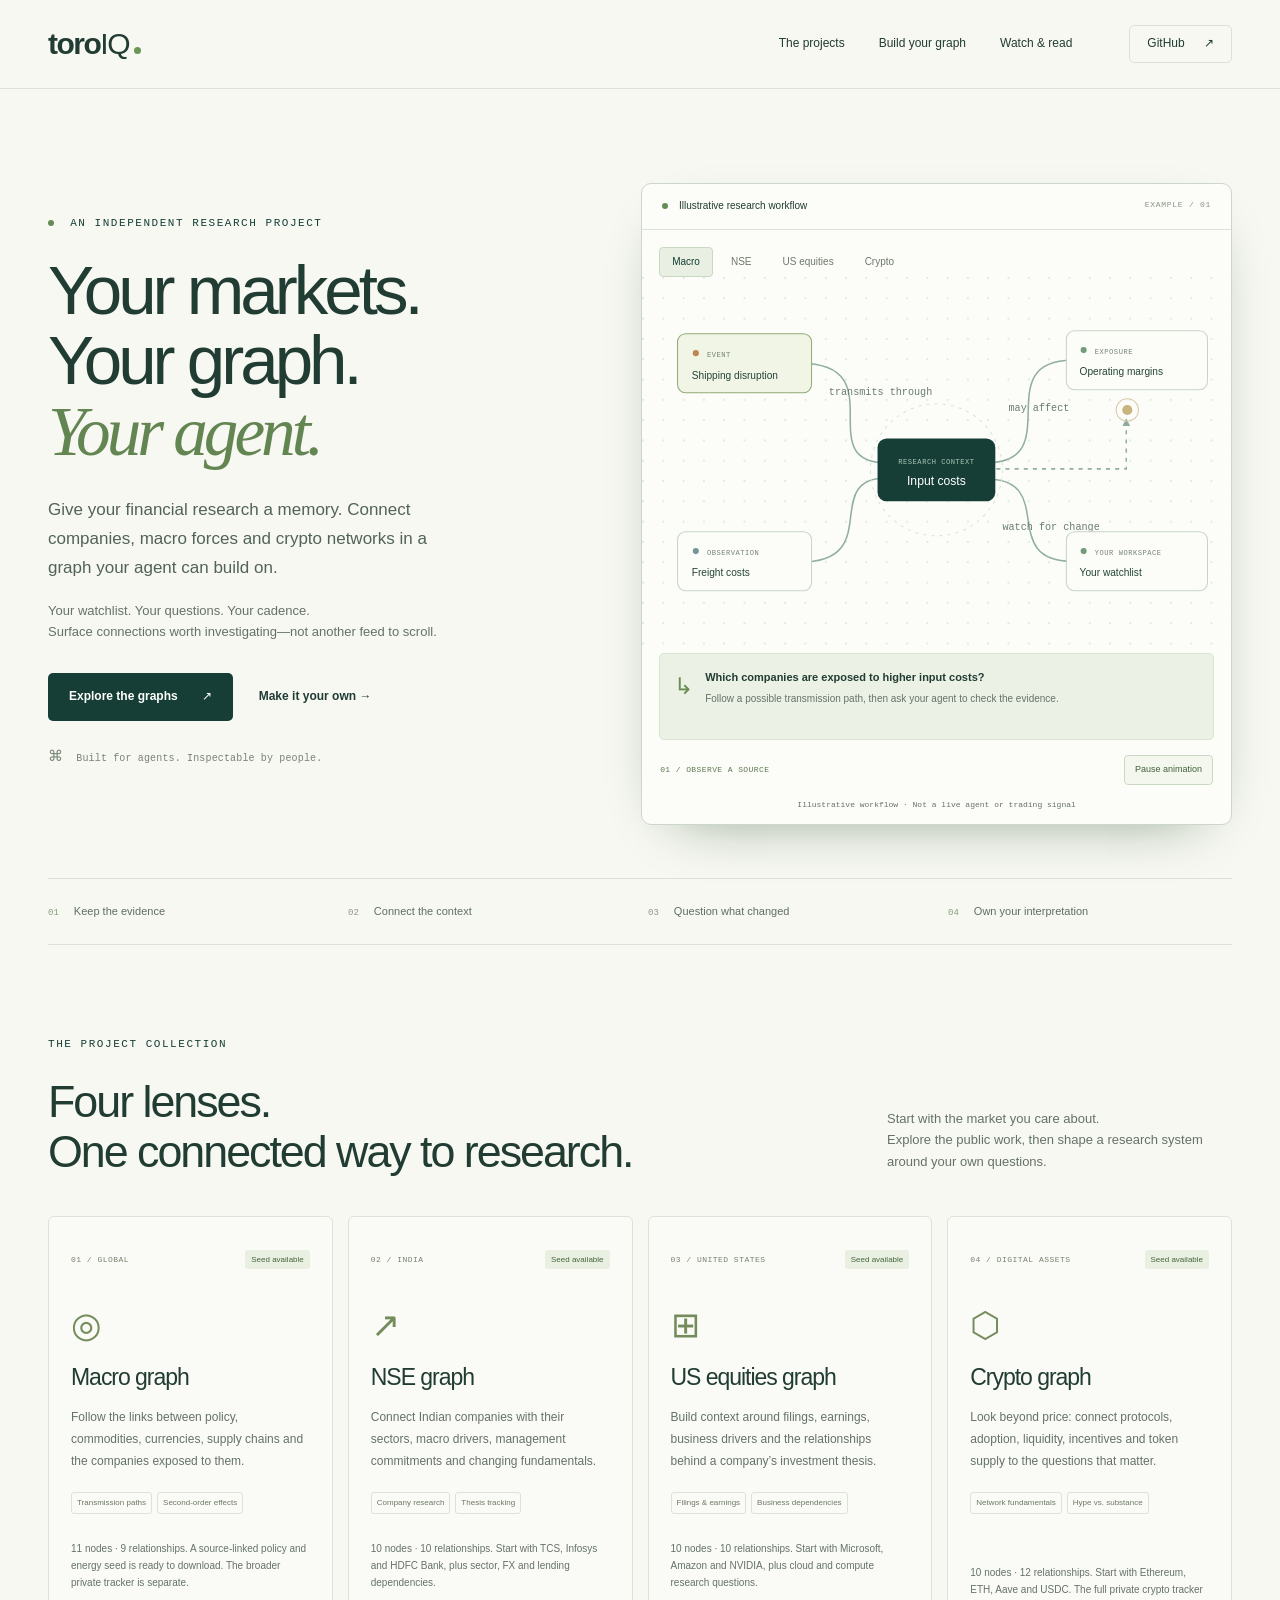
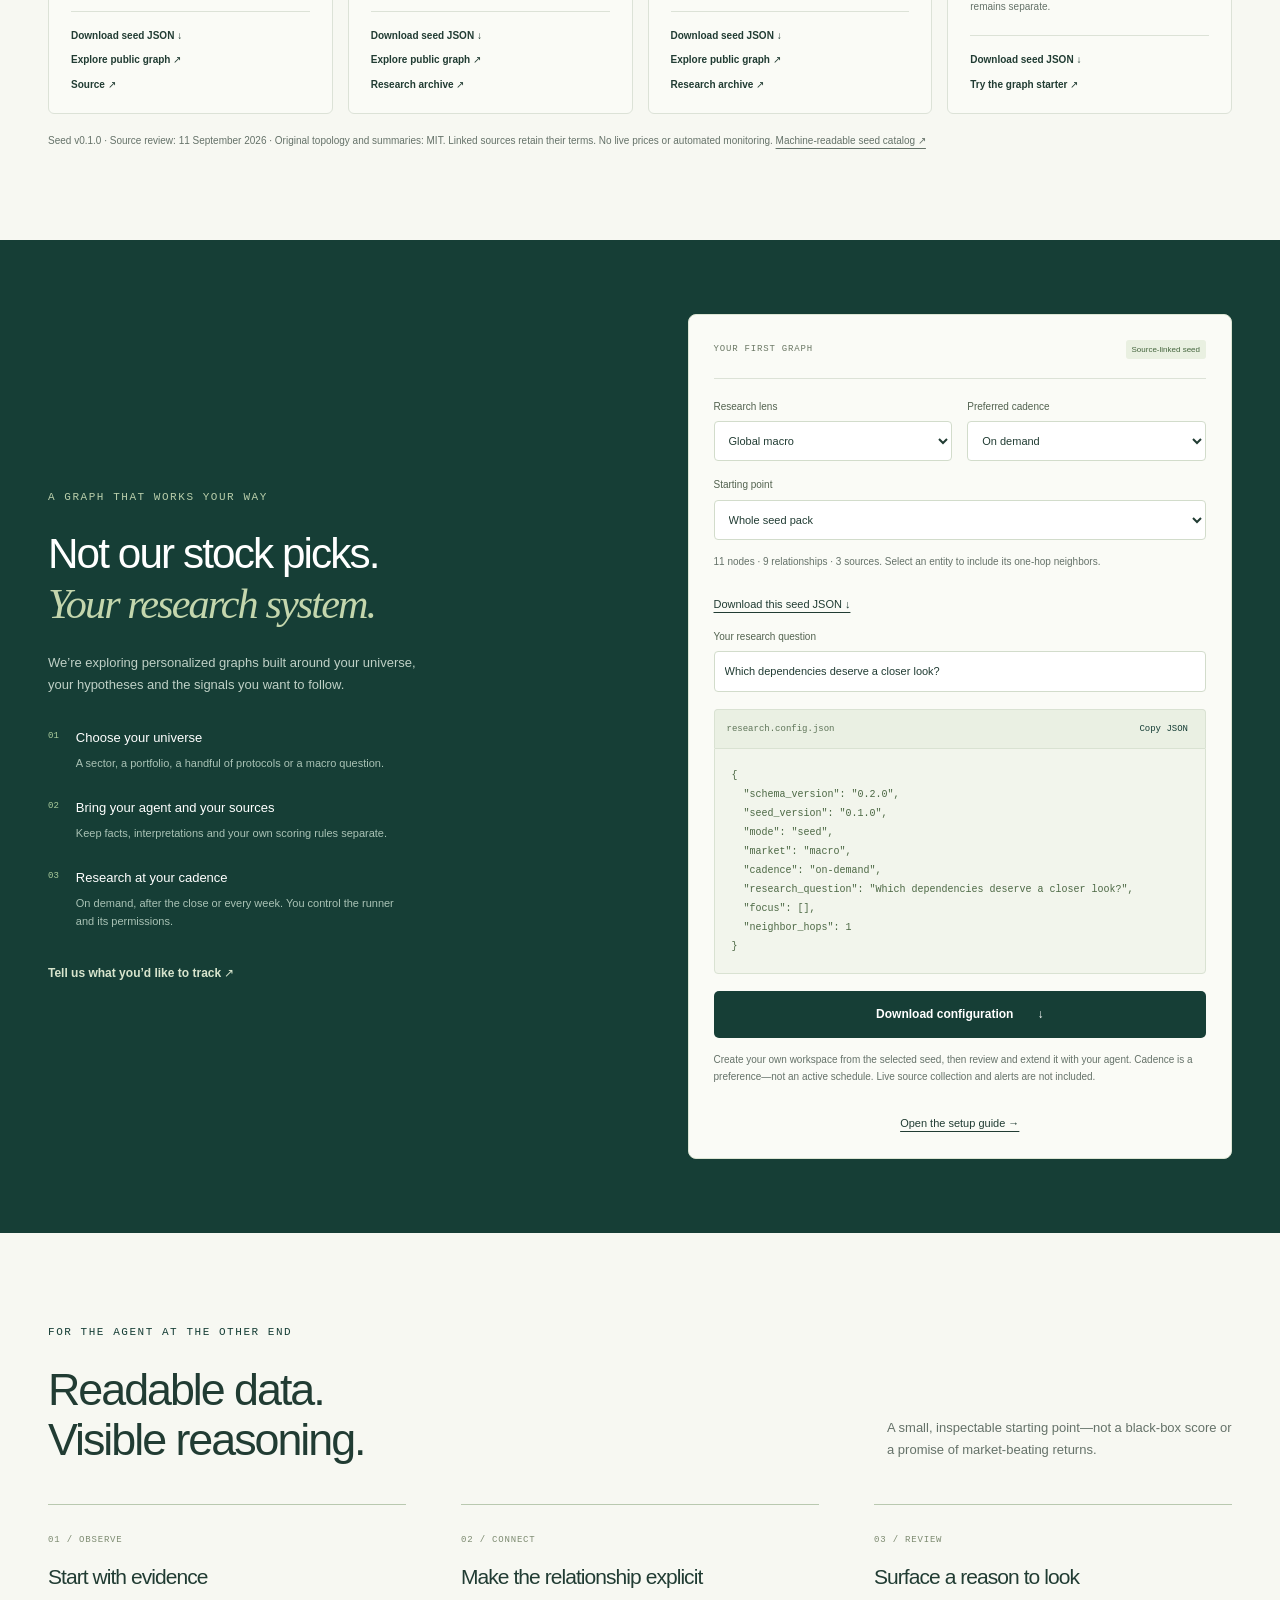
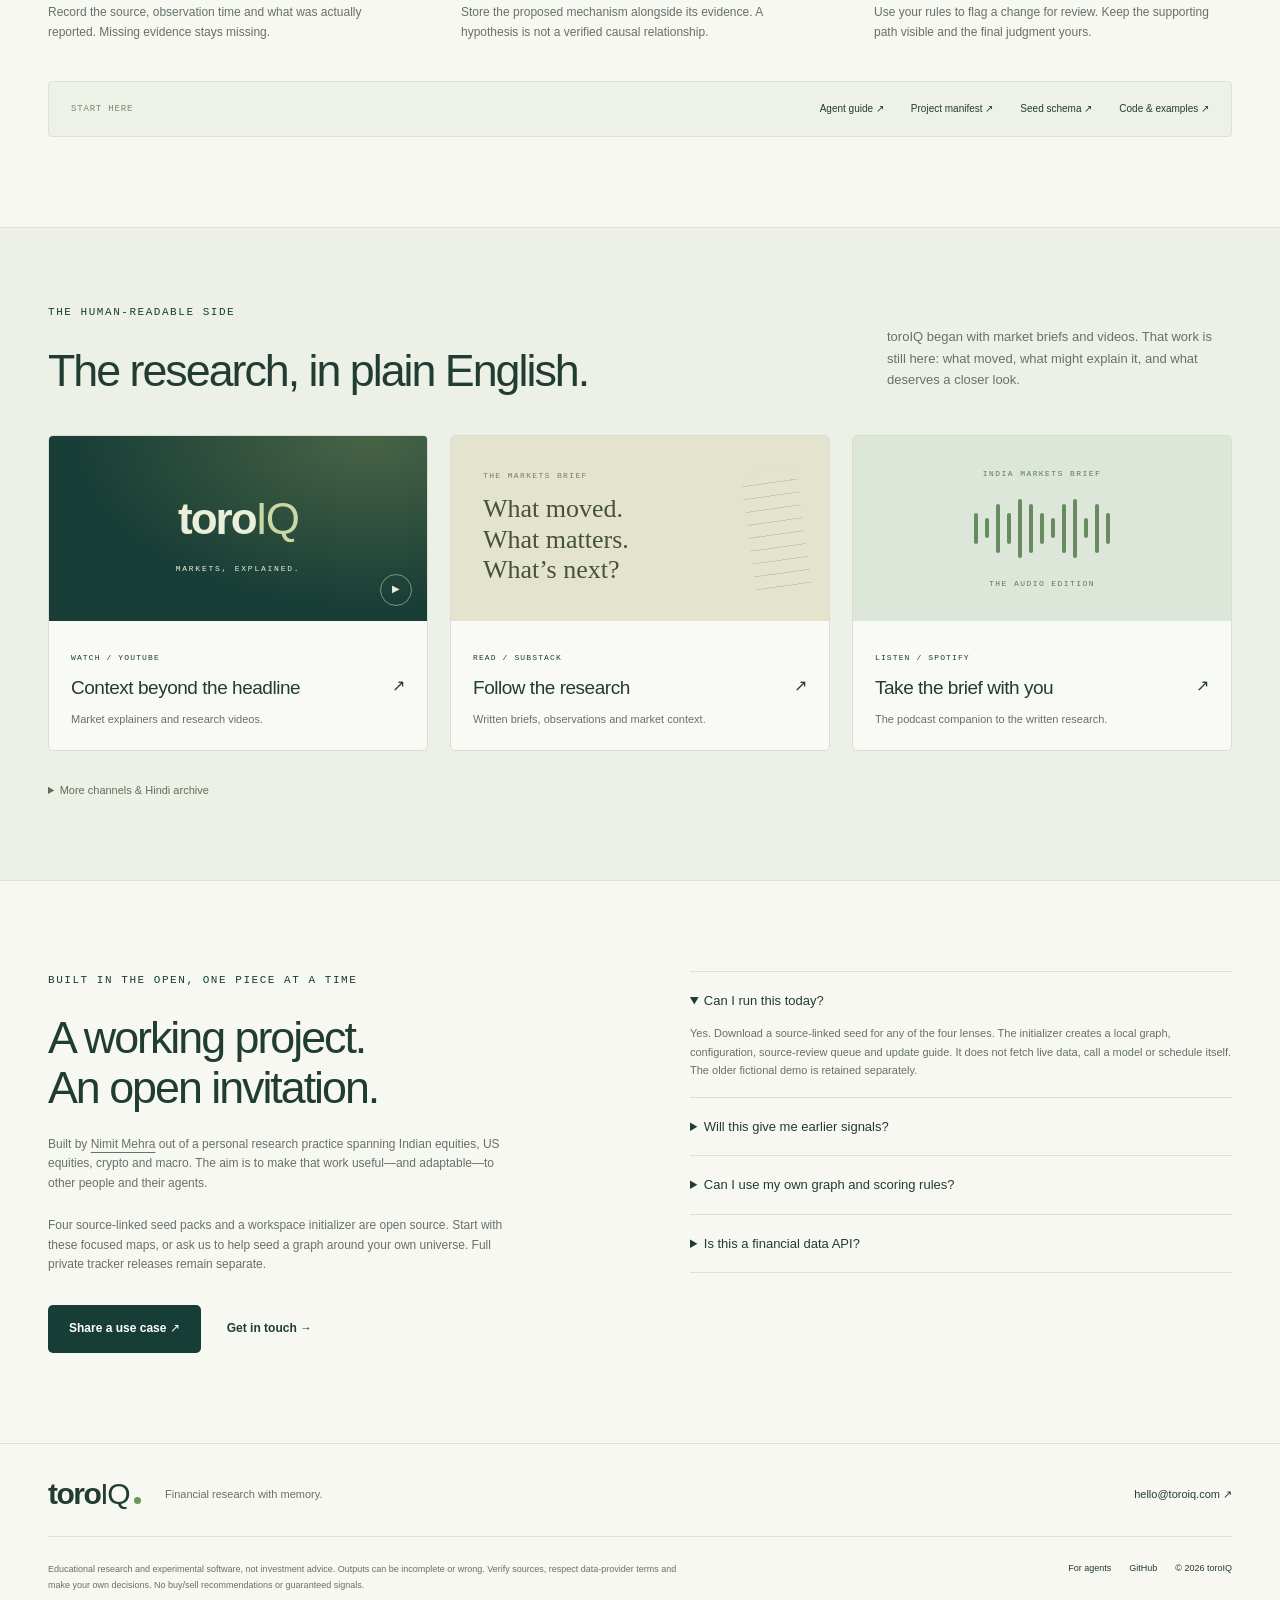
==== commit 1eb88f2b: "Add animated research workflow and four source-linked seed graphs" ====
--- a/index.html
+++ b/index.html
@@ -15,8 +15,10 @@
   <link rel="icon" sizes="32x32" href="favicon-32.png">
   <link rel="apple-touch-icon" href="apple-touch-icon.png">
   <link rel="alternate" type="application/json" href="projects.json" title="toroIQ project manifest">
-  <link rel="stylesheet" href="styles.css">
-  <script src="app.js" defer></script>
+  <link rel="stylesheet" href="styles.css?v=seeds-1">
+  <link rel="stylesheet" href="motion.css?v=seeds-1">
+  <script src="app.js?v=seeds-1" defer></script>
+  <script src="motion.js?v=seeds-1" defer></script>
   <noscript><style>#config-form{display:none}</style></noscript>
 </head>
 <body>
@@ -38,14 +40,14 @@
         <div class="actions"><a class="button primary" href="#projects">Explore the graphs <span aria-hidden="true">↗</span></a><a class="text-link" href="#build">Make it your own <span aria-hidden="true">→</span></a></div>
         <div class="hero-note"><span aria-hidden="true">⌘</span> Built for agents. Inspectable by people.</div>
       </div>
-      <div class="graph-window">
-        <div class="window-bar"><span><span class="status-dot"></span> A connected research view</span><span class="mono">EXAMPLE / 01</span></div>
+      <div class="graph-window" data-phase="0">
+        <div class="window-bar"><span><span class="status-dot"></span> Illustrative research workflow</span><span class="mono">EXAMPLE / 01</span></div>
         <div class="graph-tabs" role="group" aria-label="Choose an illustrative graph"><button type="button" data-market="macro" aria-pressed="true">Macro</button><button type="button" data-market="nse" aria-pressed="false">NSE</button><button type="button" data-market="us" aria-pressed="false">US equities</button><button type="button" data-market="crypto" aria-pressed="false">Crypto</button></div>
         <svg class="network" viewBox="0 0 580 370" role="img" aria-labelledby="network-title network-desc">
           <title id="network-title">Illustrative macro research graph</title><desc id="network-desc">Shipping disruption connects to freight costs and input costs, which connect to a watchlist. These are research hypotheses, not current market signals.</desc>
           <defs><pattern id="dots" width="20" height="20" patternUnits="userSpaceOnUse"><circle cx="1" cy="1" r="1" fill="#dce3dc"/></pattern><marker id="arrow" viewBox="0 0 10 10" refX="9" refY="5" markerWidth="5" markerHeight="5" orient="auto-start-reverse"><path d="M 0 0 L 10 5 L 0 10 z" fill="#8baba0"/></marker></defs>
           <rect width="580" height="370" fill="url(#dots)"/>
-          <g fill="none" stroke="#91aea1" stroke-width="1.5" marker-end="url(#arrow)"><path d="M155 85 C250 85 165 183 241 183"/><path d="M155 281 C240 281 175 198 241 198"/><path d="M339 183 C420 183 340 82 424 82"/><path d="M339 199 C410 199 350 280 424 280"/><path d="M340 189 H477 V140" stroke-dasharray="4 5"/></g>
+          <g id="graph-paths" fill="none" stroke="#91aea1" stroke-width="1.5" marker-end="url(#arrow)"><path d="M155 85 C250 85 165 183 241 183"/><path d="M155 281 C240 281 175 198 241 198"/><path d="M339 183 C420 183 340 82 424 82"/><path d="M339 199 C410 199 350 280 424 280"/><path d="M340 189 H477 V140" stroke-dasharray="4 5"/></g>
           <g font-family="ui-monospace, monospace" font-size="10" fill="#697b72"><text x="184" y="116" id="edge-one">transmits through</text><text x="361" y="132" id="edge-two">may affect</text><text x="355" y="249" id="edge-three">watch for change</text></g>
           <g class="graph-node"><rect x="35" y="56" width="132" height="58" rx="8"/><circle cx="53" cy="75" r="3" fill="#be8651"/><text class="node-type" x="64" y="79" id="type-one">EVENT</text><text class="node-label" x="49" y="100" id="node-one">Shipping disruption</text></g>
           <g class="graph-node"><rect x="35" y="251" width="132" height="58" rx="8"/><circle cx="53" cy="270" r="3" fill="#769598"/><text class="node-type" x="64" y="274" id="type-two">OBSERVATION</text><text class="node-label" x="49" y="295" id="node-two">Freight costs</text></g>
@@ -55,7 +57,8 @@
           <g><circle cx="478" cy="131" r="5" fill="#c9b37f"/><circle cx="478" cy="131" r="11" fill="none" stroke="#d7c8a8"/></g>
         </svg>
         <div class="graph-insight" aria-live="polite"><span class="insight-icon" aria-hidden="true">↳</span><div><strong id="graph-question">Which companies are exposed to higher input costs?</strong><p id="graph-explanation">Follow a possible transmission path, then ask your agent to check the evidence.</p></div></div>
-        <p class="graph-disclaimer">Illustrative relationships · Not live data or a trading signal</p>
+        <div class="motion-controls"><span id="motion-stage" class="mono" aria-hidden="true">01 / OBSERVE A SOURCE</span><button id="motion-toggle" type="button" aria-pressed="false" hidden>Pause animation</button></div>
+        <p class="graph-disclaimer">Illustrative workflow · Not a live agent or trading signal</p>
       </div>
     </section>
     <div class="principles wrap"><span><i>01</i> Keep the evidence</span><span><i>02</i> Connect the context</span><span><i>03</i> Question what changed</span><span><i>04</i> Own your interpretation</span></div>
@@ -63,24 +66,24 @@
     <section class="section wrap" id="projects" aria-labelledby="projects-title">
       <div class="section-heading"><div><p class="eyebrow">The project collection</p><h2 id="projects-title">Four lenses.<br>One connected way to research.</h2></div><p>Start with the market you care about.<br>Explore the public work, then shape a research system around your own questions.</p></div>
       <div class="project-grid">
-        <article class="project-card"><div class="card-top"><span class="project-number">01 / GLOBAL</span><span class="badge">Related project public</span></div><div class="project-symbol" aria-hidden="true">◎</div><h3>Macro graph</h3><p>Follow the links between policy, commodities, currencies, supply chains and the companies exposed to them.</p><div class="tags"><span>Transmission paths</span><span>Second-order effects</span></div><p class="availability">Explore the public crisis-intelligence graph. The broader Global Macro pipeline is not yet released.</p><div class="card-links"><a href="https://nimitmehra.github.io/hive-mind/viewer.html">Explore public graph ↗</a><a href="https://github.com/nimitmehra/hive-mind">Source ↗</a></div></article>
-        <article class="project-card"><div class="card-top"><span class="project-number">02 / INDIA</span><span class="badge">Public research</span></div><div class="project-symbol" aria-hidden="true">↗</div><h3>NSE graph</h3><p>Connect Indian companies with their sectors, macro drivers, management commitments and changing fundamentals.</p><div class="tags"><span>Company research</span><span>Thesis tracking</span></div><p class="availability">Published briefs and a graph viewer are available. The underlying research pipeline remains private.</p><div class="card-links"><a href="https://nimitmehra.github.io/nse-tracker-briefs/viewer.html">Explore public graph ↗</a><a href="https://github.com/nimitmehra/nse-tracker-briefs">Research archive ↗</a></div></article>
-        <article class="project-card"><div class="card-top"><span class="project-number">03 / UNITED STATES</span><span class="badge">Public research</span></div><div class="project-symbol" aria-hidden="true">⊞</div><h3>US equities graph</h3><p>Build context around filings, earnings, business drivers and the relationships behind a company’s investment thesis.</p><div class="tags"><span>Filings &amp; earnings</span><span>Business dependencies</span></div><p class="availability">Published briefs and a graph viewer are available. The underlying research pipeline remains private.</p><div class="card-links"><a href="https://nimitmehra.github.io/us-stock-tracker-briefs/viewer.html">Explore public graph ↗</a><a href="https://github.com/nimitmehra/us-stock-tracker-briefs">Research archive ↗</a></div></article>
-        <article class="project-card"><div class="card-top"><span class="project-number">04 / DIGITAL ASSETS</span><span class="badge muted">Release planned</span></div><div class="project-symbol" aria-hidden="true">⬡</div><h3>Crypto graph</h3><p>Look beyond price: connect protocols, adoption, liquidity, incentives and token supply to the questions that matter.</p><div class="tags"><span>Network fundamentals</span><span>Hype vs. substance</span></div><p class="availability">A working personal research project. Public data and the full pipeline are not yet released; the starter includes a fictional example.</p><div class="card-links"><a href="https://github.com/nimitmehra/toroiq-website/tree/main/starter">Try the graph starter ↗</a></div></article>
+        <article class="project-card"><div class="card-top"><span class="project-number">01 / GLOBAL</span><span class="badge">Seed available</span></div><div class="project-symbol" aria-hidden="true">◎</div><h3>Macro graph</h3><p>Follow the links between policy, commodities, currencies, supply chains and the companies exposed to them.</p><div class="tags"><span>Transmission paths</span><span>Second-order effects</span></div><p class="availability">11 nodes · 9 relationships. A source-linked policy and energy seed is ready to download. The broader private tracker is separate.</p><div class="card-links"><a class="seed-download" href="starter/seeds/macro.json" download="macro.seed.json">Download seed JSON ↓</a><a href="https://nimitmehra.github.io/hive-mind/viewer.html">Explore public graph ↗</a><a href="https://github.com/nimitmehra/hive-mind">Source ↗</a></div></article>
+        <article class="project-card"><div class="card-top"><span class="project-number">02 / INDIA</span><span class="badge">Seed available</span></div><div class="project-symbol" aria-hidden="true">↗</div><h3>NSE graph</h3><p>Connect Indian companies with their sectors, macro drivers, management commitments and changing fundamentals.</p><div class="tags"><span>Company research</span><span>Thesis tracking</span></div><p class="availability">10 nodes · 10 relationships. Start with TCS, Infosys and HDFC Bank, plus sector, FX and lending dependencies.</p><div class="card-links"><a class="seed-download" href="starter/seeds/nse.json" download="nse.seed.json">Download seed JSON ↓</a><a href="https://nimitmehra.github.io/nse-tracker-briefs/viewer.html">Explore public graph ↗</a><a href="https://github.com/nimitmehra/nse-tracker-briefs">Research archive ↗</a></div></article>
+        <article class="project-card"><div class="card-top"><span class="project-number">03 / UNITED STATES</span><span class="badge">Seed available</span></div><div class="project-symbol" aria-hidden="true">⊞</div><h3>US equities graph</h3><p>Build context around filings, earnings, business drivers and the relationships behind a company’s investment thesis.</p><div class="tags"><span>Filings &amp; earnings</span><span>Business dependencies</span></div><p class="availability">10 nodes · 10 relationships. Start with Microsoft, Amazon and NVIDIA, plus cloud and compute research questions.</p><div class="card-links"><a class="seed-download" href="starter/seeds/us.json" download="us.seed.json">Download seed JSON ↓</a><a href="https://nimitmehra.github.io/us-stock-tracker-briefs/viewer.html">Explore public graph ↗</a><a href="https://github.com/nimitmehra/us-stock-tracker-briefs">Research archive ↗</a></div></article>
+        <article class="project-card"><div class="card-top"><span class="project-number">04 / DIGITAL ASSETS</span><span class="badge">Seed available</span></div><div class="project-symbol" aria-hidden="true">⬡</div><h3>Crypto graph</h3><p>Look beyond price: connect protocols, adoption, liquidity, incentives and token supply to the questions that matter.</p><div class="tags"><span>Network fundamentals</span><span>Hype vs. substance</span></div><p class="availability">10 nodes · 12 relationships. Start with Ethereum, ETH, Aave and USDC. The full private crypto tracker remains separate.</p><div class="card-links"><a class="seed-download" href="starter/seeds/crypto.json" download="crypto.seed.json">Download seed JSON ↓</a><a href="https://github.com/nimitmehra/toroiq-website/tree/main/starter">Try the graph starter ↗</a></div></article>
       </div>
-      <p class="section-footnote">Public artifacts are research snapshots, not continuously updated feeds. Check the date and underlying sources before using them.</p>
+      <p class="section-footnote">Seed v0.1.0 · Source review: 11 September 2026 · Original topology and summaries: MIT. Linked sources retain their terms. No live prices or automated monitoring. <a href="starter/seeds/index.json">Machine-readable seed catalog ↗</a></p>
     </section>
 
     <section class="build-section" id="build" aria-labelledby="build-title"><div class="wrap build-grid">
       <div class="build-copy"><p class="eyebrow">A graph that works your way</p><h2 id="build-title">Not our stock picks.<br><em>Your research system.</em></h2><p>We’re exploring personalized graphs built around your universe, your hypotheses and the signals you want to follow.</p><ul class="feature-list"><li><span>01</span><div><strong>Choose your universe</strong><p>A sector, a portfolio, a handful of protocols or a macro question.</p></div></li><li><span>02</span><div><strong>Bring your agent and your sources</strong><p>Keep facts, interpretations and your own scoring rules separate.</p></div></li><li><span>03</span><div><strong>Research at your cadence</strong><p>On demand, after the close or every week. You control the runner and its permissions.</p></div></li></ul><a class="text-link light" href="mailto:hello@toroiq.com?subject=My%20personalized%20research%20graph">Tell us what you’d like to track ↗</a></div>
-      <div class="config-panel"><div class="config-heading"><span class="mono">YOUR FIRST GRAPH</span><span class="badge">Local demo</span></div><form id="config-form"><div class="form-row"><label for="market">Research lens<select id="market" name="market"><option value="macro">Global macro</option><option value="nse">NSE / India</option><option value="us">US equities</option><option value="crypto">Crypto</option></select></label><label for="cadence">Preferred cadence<select id="cadence" name="cadence"><option value="on-demand">On demand</option><option value="daily">Daily</option><option value="weekly">Weekly</option></select></label></div><label for="question">Your research question<input id="question" name="question" maxlength="240" value="Which dependencies deserve a closer look?" placeholder="What would change my thesis?"></label><div class="code-header"><span>research.config.json</span><button type="button" id="copy-config">Copy JSON</button></div><pre id="config-preview" tabindex="0" aria-label="Generated research configuration"></pre><button class="button primary download-button" type="submit">Download configuration <span aria-hidden="true">↓</span></button><p class="config-help">This creates a local demo config—not a hosted graph or an active schedule. The starter runs on fictional data; connect permitted sources before using real observations.</p><p id="config-status" role="status" class="config-status"></p></form><noscript><p>JavaScript is off. <a href="starter/config.example.json" download>Download the default demo configuration</a>.</p></noscript><a class="starter-link" href="https://github.com/nimitmehra/toroiq-website/tree/main/starter#quick-start">Open the setup guide →</a></div>
+      <div class="config-panel"><div class="config-heading"><span class="mono">YOUR FIRST GRAPH</span><span class="badge">Source-linked seed</span></div><form id="config-form"><div class="form-row"><label for="market">Research lens<select id="market" name="market"><option value="macro">Global macro</option><option value="nse">NSE / India</option><option value="us">US equities</option><option value="crypto">Crypto</option></select></label><label for="cadence">Preferred cadence<select id="cadence" name="cadence"><option value="on-demand">On demand</option><option value="daily">Daily</option><option value="weekly">Weekly</option></select></label></div><label for="focus">Starting point<select id="focus" name="focus"><option value="">Whole seed pack</option></select></label><p id="seed-summary" class="config-help"></p><a id="selected-seed" class="starter-link" href="starter/seeds/macro.json" download="macro.seed.json">Download this seed JSON ↓</a><label for="question">Your research question<input id="question" name="question" maxlength="240" value="Which dependencies deserve a closer look?" placeholder="What would change my thesis?"></label><div class="code-header"><span>research.config.json</span><button type="button" id="copy-config">Copy JSON</button></div><pre id="config-preview" tabindex="0" aria-label="Generated research configuration"></pre><button class="button primary download-button" type="submit">Download configuration <span aria-hidden="true">↓</span></button><p class="config-help">Create your own workspace from the selected seed, then review and extend it with your agent. Cadence is a preference—not an active schedule. Live source collection and alerts are not included.</p><p id="config-status" role="status" class="config-status"></p></form><noscript><p>JavaScript is off. <a href="starter/seed.config.example.json" download>Download the default seed configuration</a>.</p></noscript><a class="starter-link" href="https://github.com/nimitmehra/toroiq-website/tree/main/starter#quick-start">Open the setup guide →</a></div>
     </div></section>
 
-    <section class="section wrap" id="agents" aria-labelledby="agents-title"><div class="section-heading"><div><p class="eyebrow">For the agent at the other end</p><h2 id="agents-title">Readable data.<br>Visible reasoning.</h2></div><p>A small, inspectable starting point—not a black-box score or a promise of market-beating returns.</p></div><div class="agent-grid"><article><span class="mono">01 / OBSERVE</span><h3>Start with evidence</h3><p>Record the source, observation time and what was actually reported. Missing evidence stays missing.</p></article><article><span class="mono">02 / CONNECT</span><h3>Make the relationship explicit</h3><p>Store the proposed mechanism alongside its evidence. A hypothesis is not a verified causal relationship.</p></article><article><span class="mono">03 / REVIEW</span><h3>Surface a reason to look</h3><p>Use your rules to flag a change for review. Keep the supporting path visible and the final judgment yours.</p></article></div><div class="agent-resources"><span class="mono">START HERE</span><a href="llms.txt">Agent guide ↗</a><a href="projects.json">Project manifest ↗</a><a href="starter/graph.schema.json">Graph schema ↗</a><a href="https://github.com/nimitmehra/toroiq-website/tree/main/starter">Code &amp; examples ↗</a></div></section>
+    <section class="section wrap" id="agents" aria-labelledby="agents-title"><div class="section-heading"><div><p class="eyebrow">For the agent at the other end</p><h2 id="agents-title">Readable data.<br>Visible reasoning.</h2></div><p>A small, inspectable starting point—not a black-box score or a promise of market-beating returns.</p></div><div class="agent-grid"><article><span class="mono">01 / OBSERVE</span><h3>Start with evidence</h3><p>Record the source, observation time and what was actually reported. Missing evidence stays missing.</p></article><article><span class="mono">02 / CONNECT</span><h3>Make the relationship explicit</h3><p>Store the proposed mechanism alongside its evidence. A hypothesis is not a verified causal relationship.</p></article><article><span class="mono">03 / REVIEW</span><h3>Surface a reason to look</h3><p>Use your rules to flag a change for review. Keep the supporting path visible and the final judgment yours.</p></article></div><div class="agent-resources"><span class="mono">START HERE</span><a href="llms.txt">Agent guide ↗</a><a href="projects.json">Project manifest ↗</a><a href="starter/seed.schema.json">Seed schema ↗</a><a href="https://github.com/nimitmehra/toroiq-website/tree/main/starter">Code &amp; examples ↗</a></div></section>
 
     <section class="journal-section" id="journal" aria-labelledby="journal-title"><div class="wrap"><div class="section-heading"><div><p class="eyebrow">The human-readable side</p><h2 id="journal-title">The research, in plain English.</h2></div><p>toroIQ began with market briefs and videos. That work is still here: what moved, what might explain it, and what deserves a closer look.</p></div><div class="journal-grid"><a class="journal-card" href="https://www.youtube.com/@nimitmehra"><div class="media-art video-art" aria-hidden="true"><span class="play-icon">▶</span><span class="media-wordmark">toro<span>IQ</span></span><span class="media-caption">MARKETS, EXPLAINED.</span></div><div class="journal-text"><span class="eyebrow">Watch / YouTube</span><h3>Context beyond the headline <span aria-hidden="true">↗</span></h3><p>Market explainers and research videos.</p></div></a><a class="journal-card" href="https://toroiq.substack.com/"><div class="media-art read-art" aria-hidden="true"><span class="paper-label">THE MARKETS BRIEF</span><span class="paper-title">What moved.<br>What matters.<br>What’s next?</span><span class="paper-lines"></span></div><div class="journal-text"><span class="eyebrow">Read / Substack</span><h3>Follow the research <span aria-hidden="true">↗</span></h3><p>Written briefs, observations and market context.</p></div></a><a class="journal-card" href="https://open.spotify.com/show/033rwEHFh1kFDzi9G5SQv8"><div class="media-art audio-art" aria-hidden="true"><span class="mono">INDIA MARKETS BRIEF</span><div class="waveform"><i></i><i></i><i></i><i></i><i></i><i></i><i></i><i></i><i></i><i></i><i></i><i></i><i></i></div><span class="mono">THE AUDIO EDITION</span></div><div class="journal-text"><span class="eyebrow">Listen / Spotify</span><h3>Take the brief with you <span aria-hidden="true">↗</span></h3><p>The podcast companion to the written research.</p></div></a></div><details class="archive-links"><summary>More channels &amp; Hindi archive</summary><div><a href="https://instagram.com/nimitmehra">Instagram ↗</a><a href="https://x.com/toroiq">toroIQ on X ↗</a><a href="https://x.com/nimitmehra">Nimit on X ↗</a><a href="https://www.youtube.com/@ToroIQHindi">Hindi videos ↗</a><a href="https://open.spotify.com/show/033uV72hslyoX5p6bmvBz4">Hindi podcast ↗</a><a href="https://podcasts.apple.com/us/podcast/id1896896732">Apple Podcasts ↗</a></div></details></div></section>
 
-    <section class="section wrap about-section" aria-labelledby="about-title"><div><p class="eyebrow">Built in the open, one piece at a time</p><h2 id="about-title">A working project.<br>An open invitation.</h2><p>Built by <a href="https://github.com/nimitmehra">Nimit Mehra</a> out of a personal research practice spanning Indian equities, US equities, crypto and macro. The aim is to make that work useful—and adaptable—to other people and their agents.</p><p>The starter is open source. Existing public projects are linked above. Full tracker releases will follow separately, after private material and data permissions are reviewed.</p><div class="actions"><a class="button primary" href="https://github.com/nimitmehra/toroiq-website/issues/new?labels=feedback&amp;title=Graph%20use%20case%3A%20">Share a use case ↗</a><a class="text-link" href="mailto:hello@toroiq.com">Get in touch →</a></div></div><div class="faq"><details open><summary>Can I run this today?</summary><p>Yes—the open-source starter runs locally on fictional examples for all four research lenses. It produces a graph and a review queue. It does not fetch live data, call a model or schedule itself.</p></details><details><summary>Will this give me earlier signals?</summary><p>The goal is to notice relevant changes and overlooked connections sooner in your research process. Whether a signal is useful must be tested. No predictive accuracy, investment return or timing advantage is promised.</p></details><details><summary>Can I use my own graph and scoring rules?</summary><p>That is the direction of the project. The starter provides an editable schema and a simple rule example. Production connectors, custom scoring and scheduling need to be implemented in your own environment.</p></details><details><summary>Is this a financial data API?</summary><p>No. There is no hosted data API, managed scheduling service or live MCP endpoint here. Public research artifacts and demo files have different scopes and should not be treated as a licensed, complete market dataset.</p></details></div></section>
+    <section class="section wrap about-section" aria-labelledby="about-title"><div><p class="eyebrow">Built in the open, one piece at a time</p><h2 id="about-title">A working project.<br>An open invitation.</h2><p>Built by <a href="https://github.com/nimitmehra">Nimit Mehra</a> out of a personal research practice spanning Indian equities, US equities, crypto and macro. The aim is to make that work useful—and adaptable—to other people and their agents.</p><p>Four source-linked seed packs and a workspace initializer are open source. Start with these focused maps, or ask us to help seed a graph around your own universe. Full private tracker releases remain separate.</p><div class="actions"><a class="button primary" href="https://github.com/nimitmehra/toroiq-website/issues/new?labels=feedback&amp;title=Graph%20use%20case%3A%20">Share a use case ↗</a><a class="text-link" href="mailto:hello@toroiq.com">Get in touch →</a></div></div><div class="faq"><details open><summary>Can I run this today?</summary><p>Yes. Download a source-linked seed for any of the four lenses. The initializer creates a local graph, configuration, source-review queue and update guide. It does not fetch live data, call a model or schedule itself. The older fictional demo is retained separately.</p></details><details><summary>Will this give me earlier signals?</summary><p>The goal is to notice relevant changes and overlooked connections sooner in your research process. Whether a signal is useful must be tested. No predictive accuracy, investment return or timing advantage is promised.</p></details><details><summary>Can I use my own graph and scoring rules?</summary><p>Yes. Start with a whole pack or an entity and its neighboring relationships, then keep your own research in your repository. The seeds include questions to investigate. Production source connectors, scoring, change detection and scheduling still need implementation.</p></details><details><summary>Is this a financial data API?</summary><p>No. There is no hosted data API, managed scheduling service or live MCP endpoint here. Public research artifacts and demo files have different scopes and should not be treated as a licensed, complete market dataset.</p></details></div></section>
   </main>
   <footer class="site-footer"><div class="wrap"><div class="footer-top"><a class="wordmark" href="/">toro<span>IQ</span><i aria-hidden="true"></i></a><p>Financial research with memory.</p><a href="mailto:hello@toroiq.com">hello@toroiq.com ↗</a></div><div class="footer-bottom"><p>Educational research and experimental software, not investment advice. Outputs can be incomplete or wrong. Verify sources, respect data-provider terms and make your own decisions. No buy/sell recommendations or guaranteed signals.</p><div><a href="llms.txt">For agents</a><a href="https://github.com/nimitmehra/toroiq-website">GitHub</a><span>© 2026 toroIQ</span></div></div></div></footer>
 </body>
--- a/motion.css
+++ b/motion.css
@@ -0,0 +1,38 @@
+/* Lightweight research-cycle animation. Timing is coordinated by motion.js. */
+.motion-controls {
+  display: flex;
+  align-items: center;
+  justify-content: space-between;
+  gap: 12px;
+  padding: 15px 18px 0;
+}
+.motion-controls .mono { font-size: 8px; color: #5d7652; letter-spacing: .05em; }
+.motion-controls button {
+  border: 1px solid #cbd8c4;
+  color: #43613c;
+  background: #f4f7ed;
+  border-radius: 4px;
+  font-size: 9px;
+  padding: 6px 10px;
+  min-height: 30px;
+}
+.motion-controls button:disabled { cursor: default; }
+.travel-pulse { fill: #72994e; stroke: #e1efcc; stroke-width: 4px; opacity: 0; }
+.graph-node rect, .graph-center rect, .graph-insight { transition: fill 1s ease, stroke 1s ease, background 1s ease, border-color 1s ease; }
+.graph-window[data-phase="0"] .source-node rect { stroke: #91ab76; fill: #f0f5e6; }
+.graph-window[data-phase="1"] .graph-node rect { stroke: #9db887; }
+.graph-window[data-phase="2"] .graph-center rect { fill: #386447; }
+.graph-window[data-phase="2"] .graph-center>circle { stroke: #93ac72; }
+.graph-window[data-phase="3"] .graph-insight { background: #e1edcf; border-color: #b0c991; }
+.seed-download { font-weight: 650 !important; }
+#seed-summary { min-height: 34px; }
+#selected-seed { text-align: left; margin-block: 8px 15px; }
+@media (max-width: 430px) {
+  .motion-controls { padding-inline: 14px; gap: 7px; }
+  .motion-controls .mono { font-size: 7px; }
+  .motion-controls button { font-size: 8px; padding-inline: 7px; }
+}
+@media (prefers-reduced-motion: reduce) {
+  .travel-pulse { display: none; }
+  .graph-node rect, .graph-center rect, .graph-insight { transition: none; }
+}
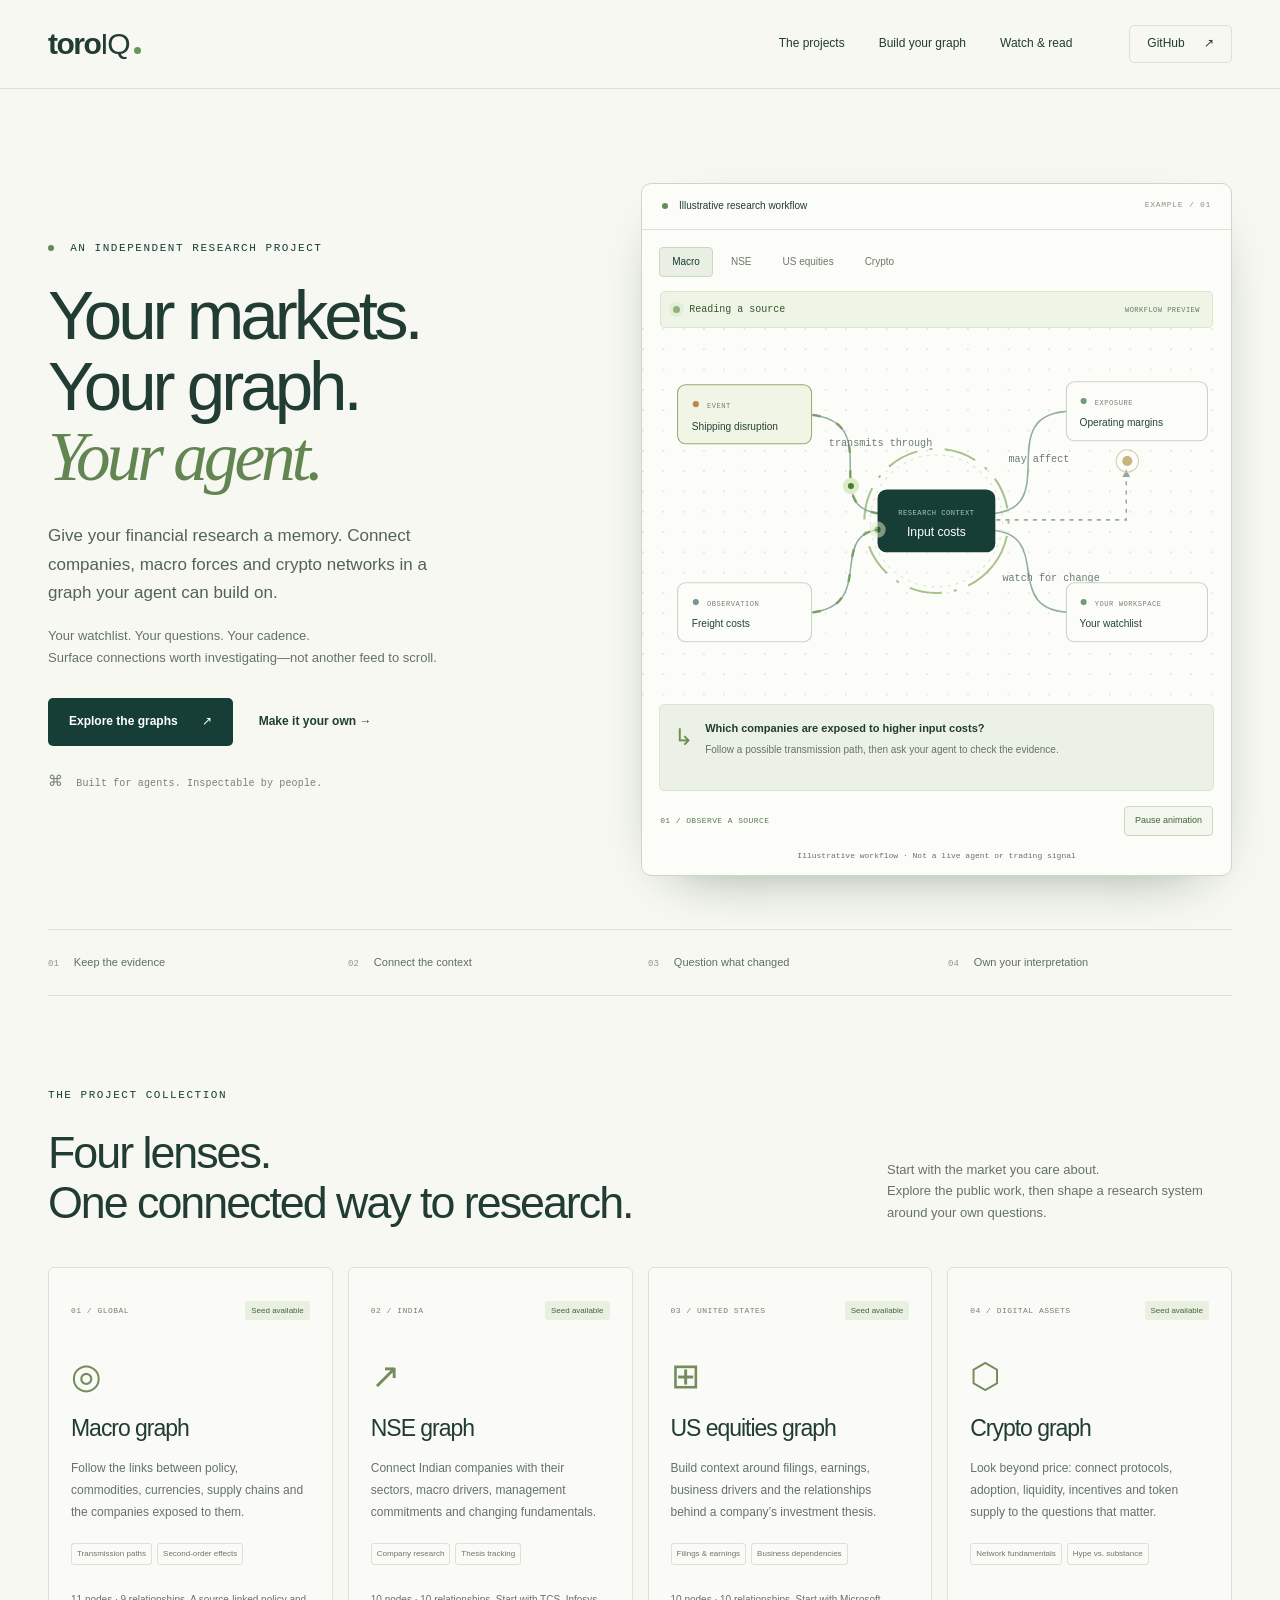
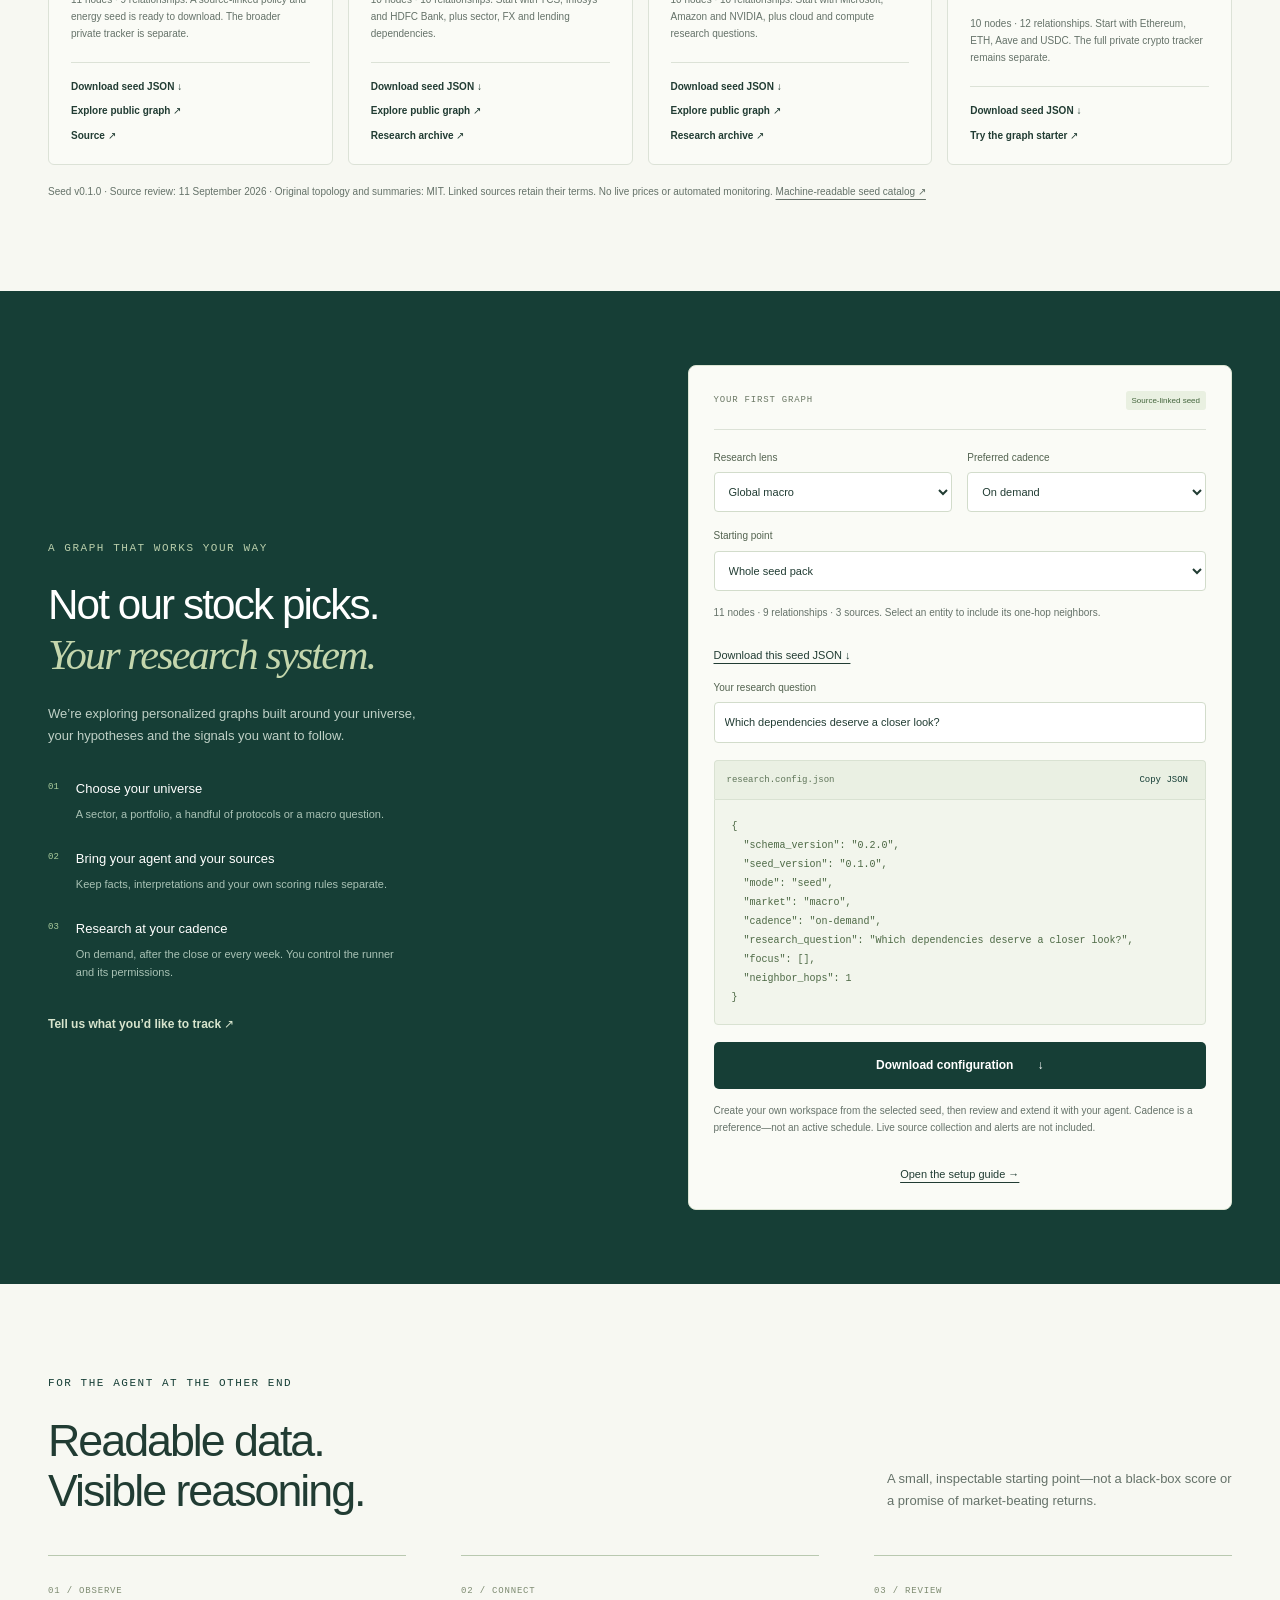
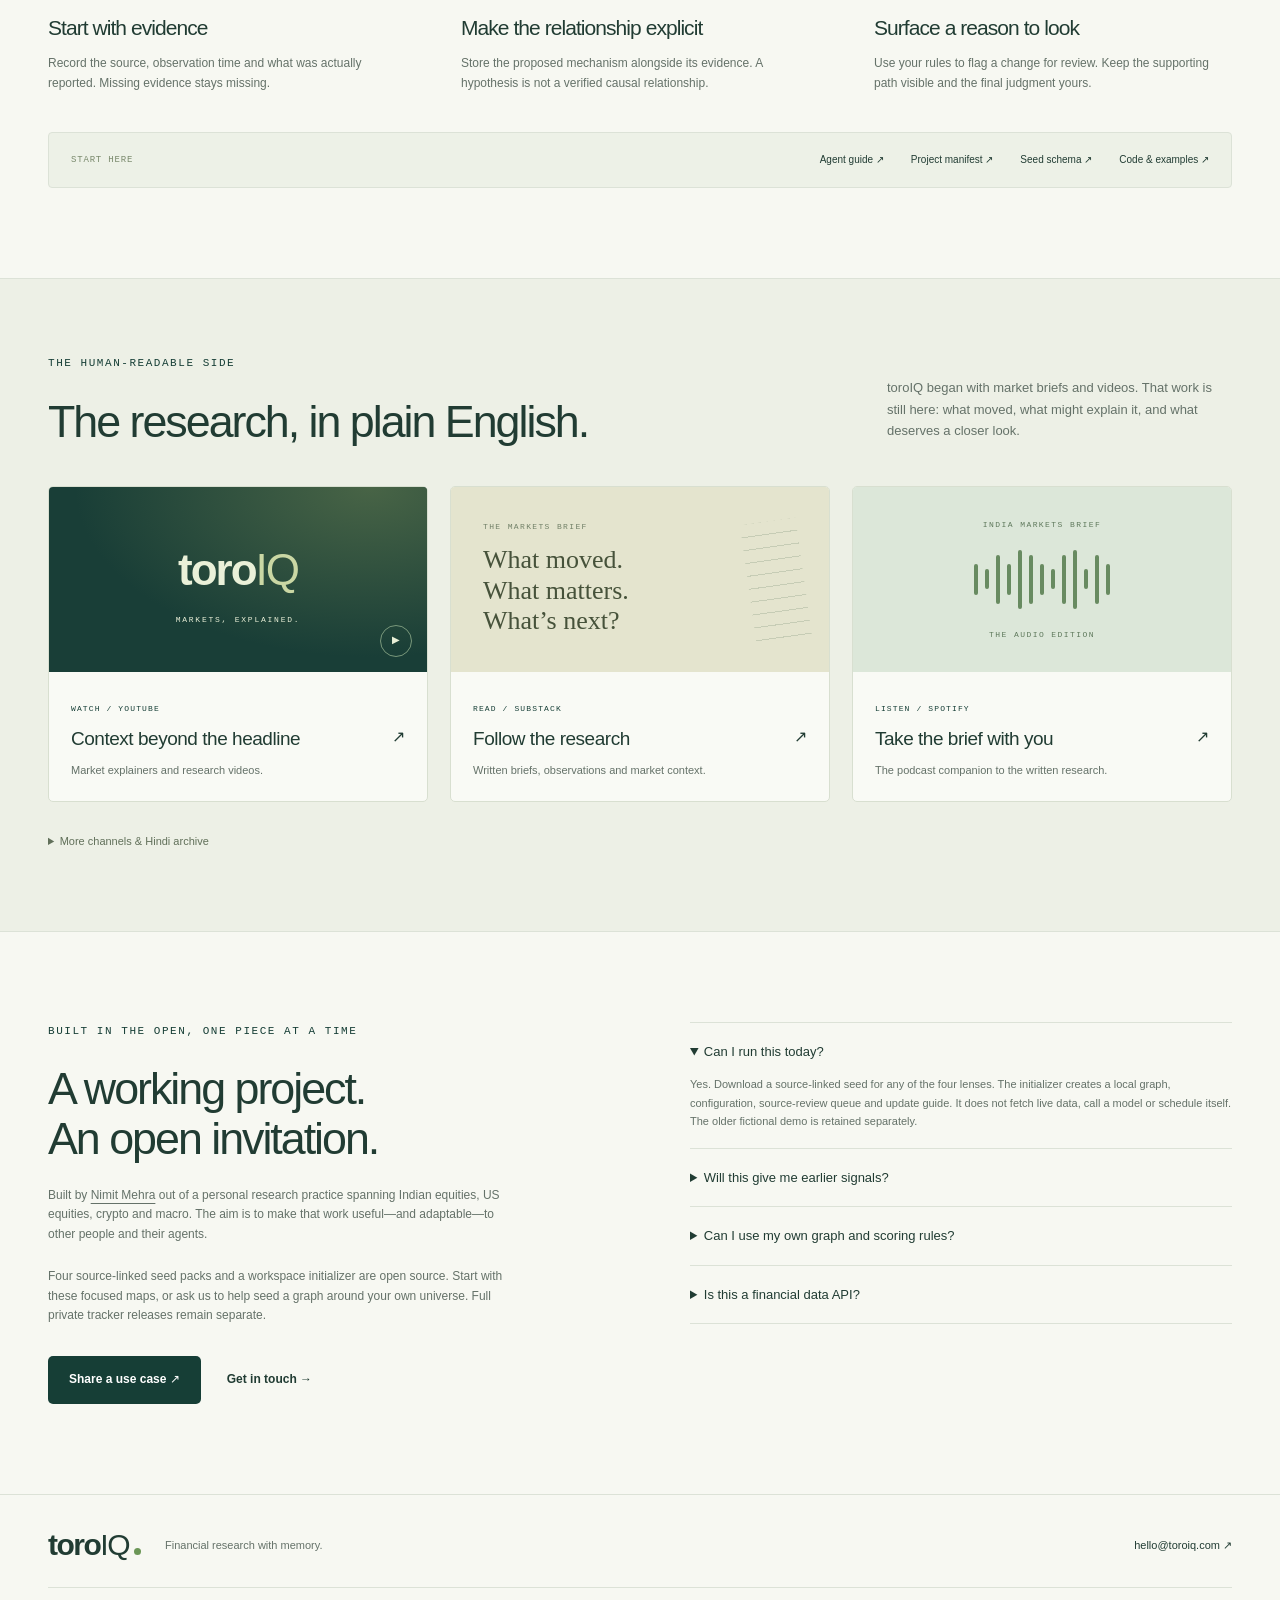
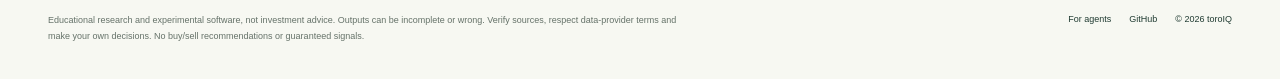
==== commit 04a976d0: "Make hero animation immediately visible with continuous signal flow" ====
--- a/index.html
+++ b/index.html
@@ -16,9 +16,9 @@
   <link rel="apple-touch-icon" href="apple-touch-icon.png">
   <link rel="alternate" type="application/json" href="projects.json" title="toroIQ project manifest">
   <link rel="stylesheet" href="styles.css?v=seeds-1">
-  <link rel="stylesheet" href="motion.css?v=seeds-1">
+  <link rel="stylesheet" href="motion.css?v=motion-2">
   <script src="app.js?v=seeds-1" defer></script>
-  <script src="motion.js?v=seeds-1" defer></script>
+  <script src="motion.js?v=motion-2" defer></script>
   <noscript><style>#config-form{display:none}</style></noscript>
 </head>
 <body>
--- a/motion.css
+++ b/motion.css
@@ -17,7 +17,12 @@
   min-height: 30px;
 }
 .motion-controls button:disabled { cursor: default; }
-.travel-pulse { fill: #72994e; stroke: #e1efcc; stroke-width: 4px; opacity: 0; }
+.travel-pulse { fill: #497e37; stroke: #dcecc4; stroke-width: 5px; opacity: 0; }
+.signal-route { fill: none; stroke: #719958; stroke-width: 2.5px; stroke-dasharray: 8 17; marker-end: none; }
+.scan-ring { fill: none; stroke: #86a962; stroke-width: 2px; stroke-dasharray: 32 12 3 12; opacity: .7; }
+.agent-activity { display: flex; gap: 9px; align-items: center; margin: 14px 18px 0; padding: 10px 12px; border: 1px solid #d9e5cd; border-radius: 5px; background: #eef4e6; color: #36562e; font: 10px var(--mono); min-height: 37px; }
+.activity-light { width: 7px; height: 7px; border-radius: 50%; background: #659447; box-shadow: 0 0 0 4px #deebd1; flex-shrink: 0; }
+.activity-tag { font-size: 7px; letter-spacing: .07em; color: #657b57; margin-left: auto; }
 .graph-node rect, .graph-center rect, .graph-insight { transition: fill 1s ease, stroke 1s ease, background 1s ease, border-color 1s ease; }
 .graph-window[data-phase="0"] .source-node rect { stroke: #91ab76; fill: #f0f5e6; }
 .graph-window[data-phase="1"] .graph-node rect { stroke: #9db887; }
@@ -28,11 +33,13 @@
 #seed-summary { min-height: 34px; }
 #selected-seed { text-align: left; margin-block: 8px 15px; }
 @media (max-width: 430px) {
+  .agent-activity { margin-inline: 14px; font-size: 8px; gap: 8px; padding-inline: 10px; }
+  .activity-tag { font-size: 6px; letter-spacing: 0; }
   .motion-controls { padding-inline: 14px; gap: 7px; }
   .motion-controls .mono { font-size: 7px; }
   .motion-controls button { font-size: 8px; padding-inline: 7px; }
 }
 @media (prefers-reduced-motion: reduce) {
-  .travel-pulse { display: none; }
+  .travel-pulse, .scan-ring, .signal-route { display: none; }
   .graph-node rect, .graph-center rect, .graph-insight { transition: none; }
 }
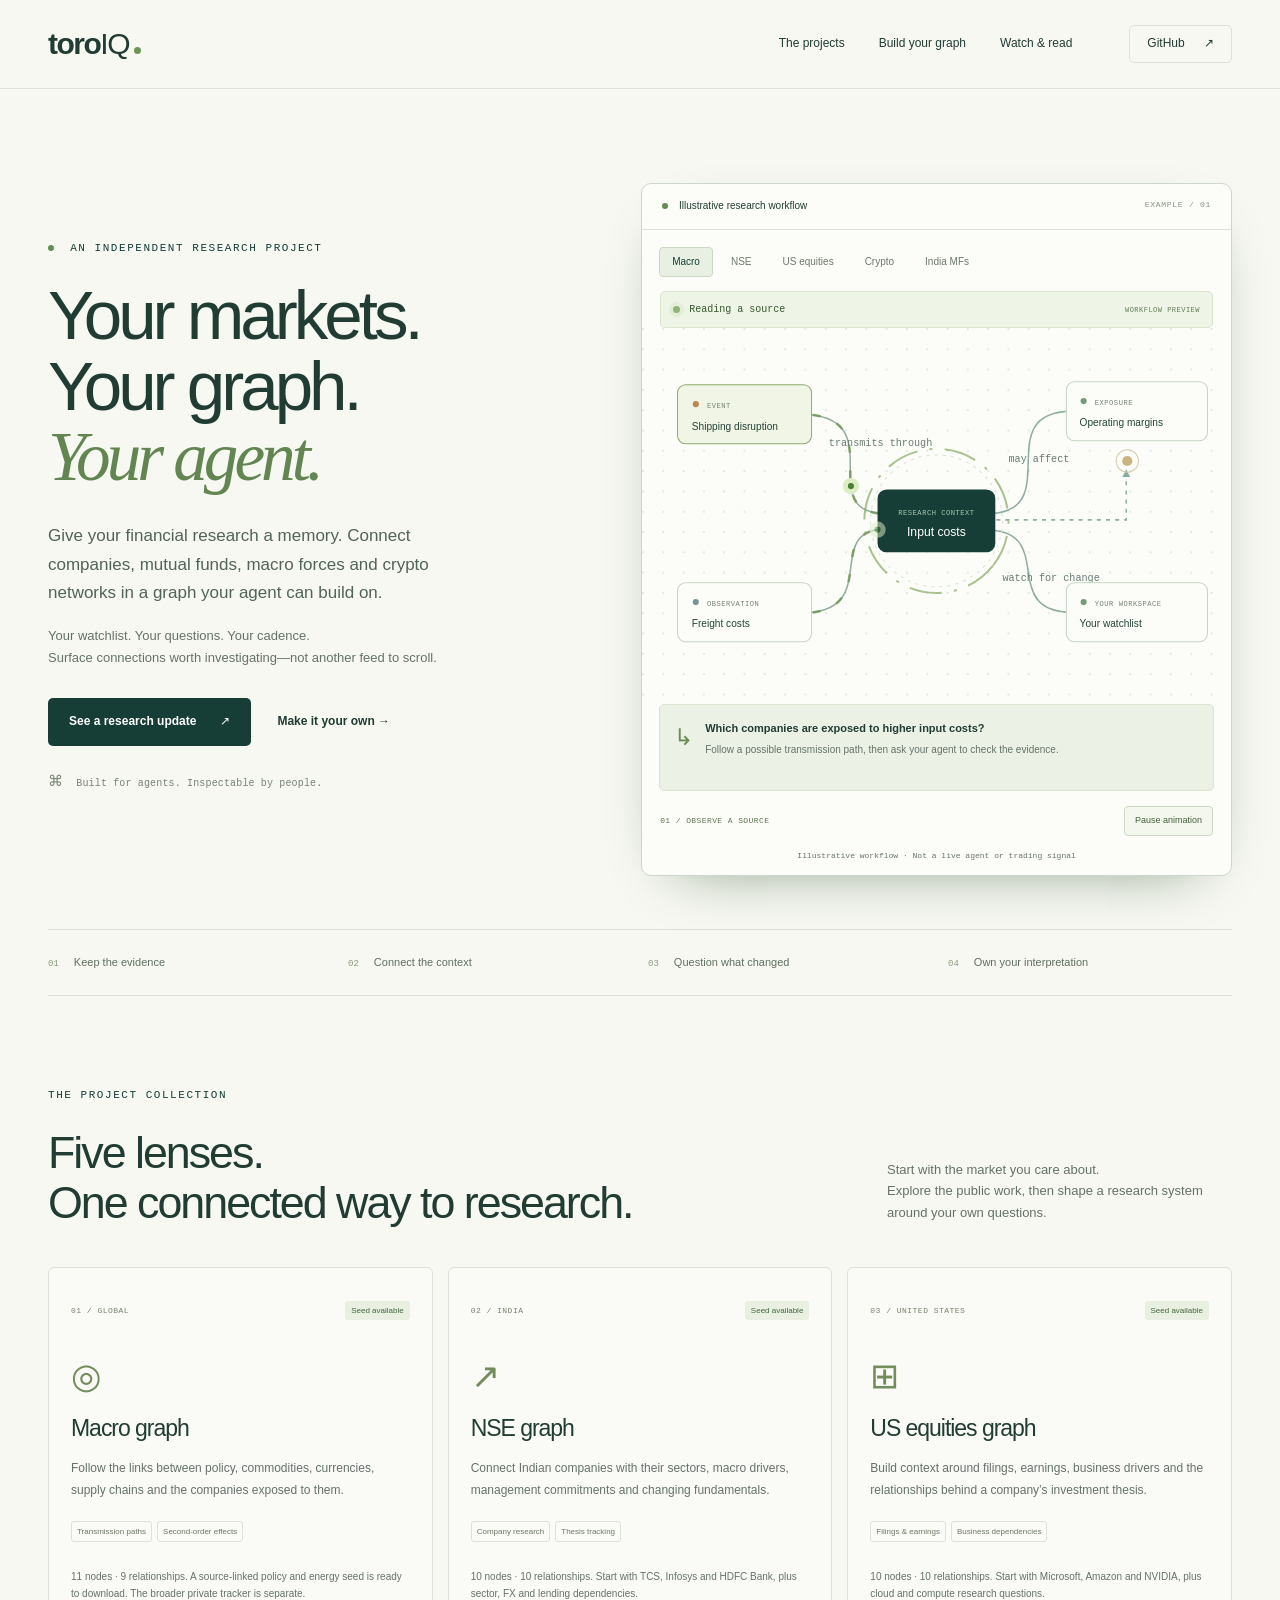
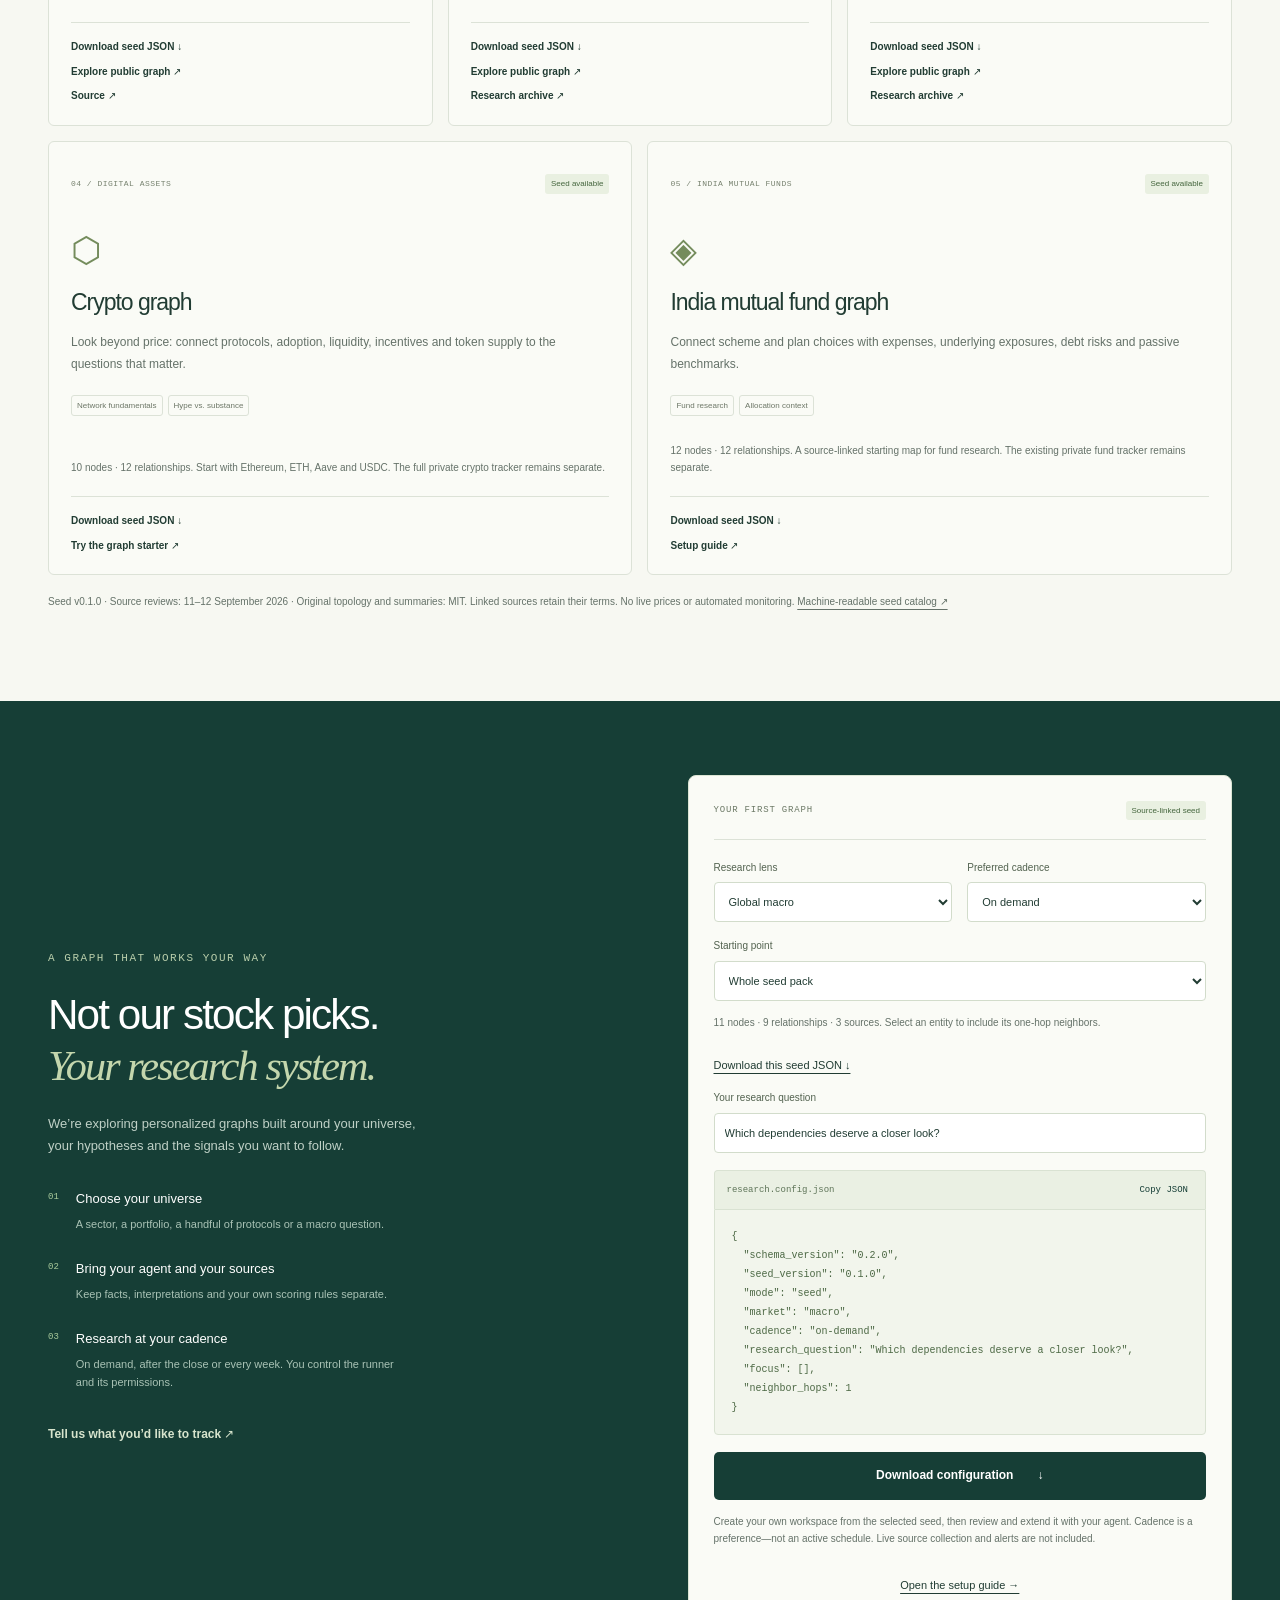
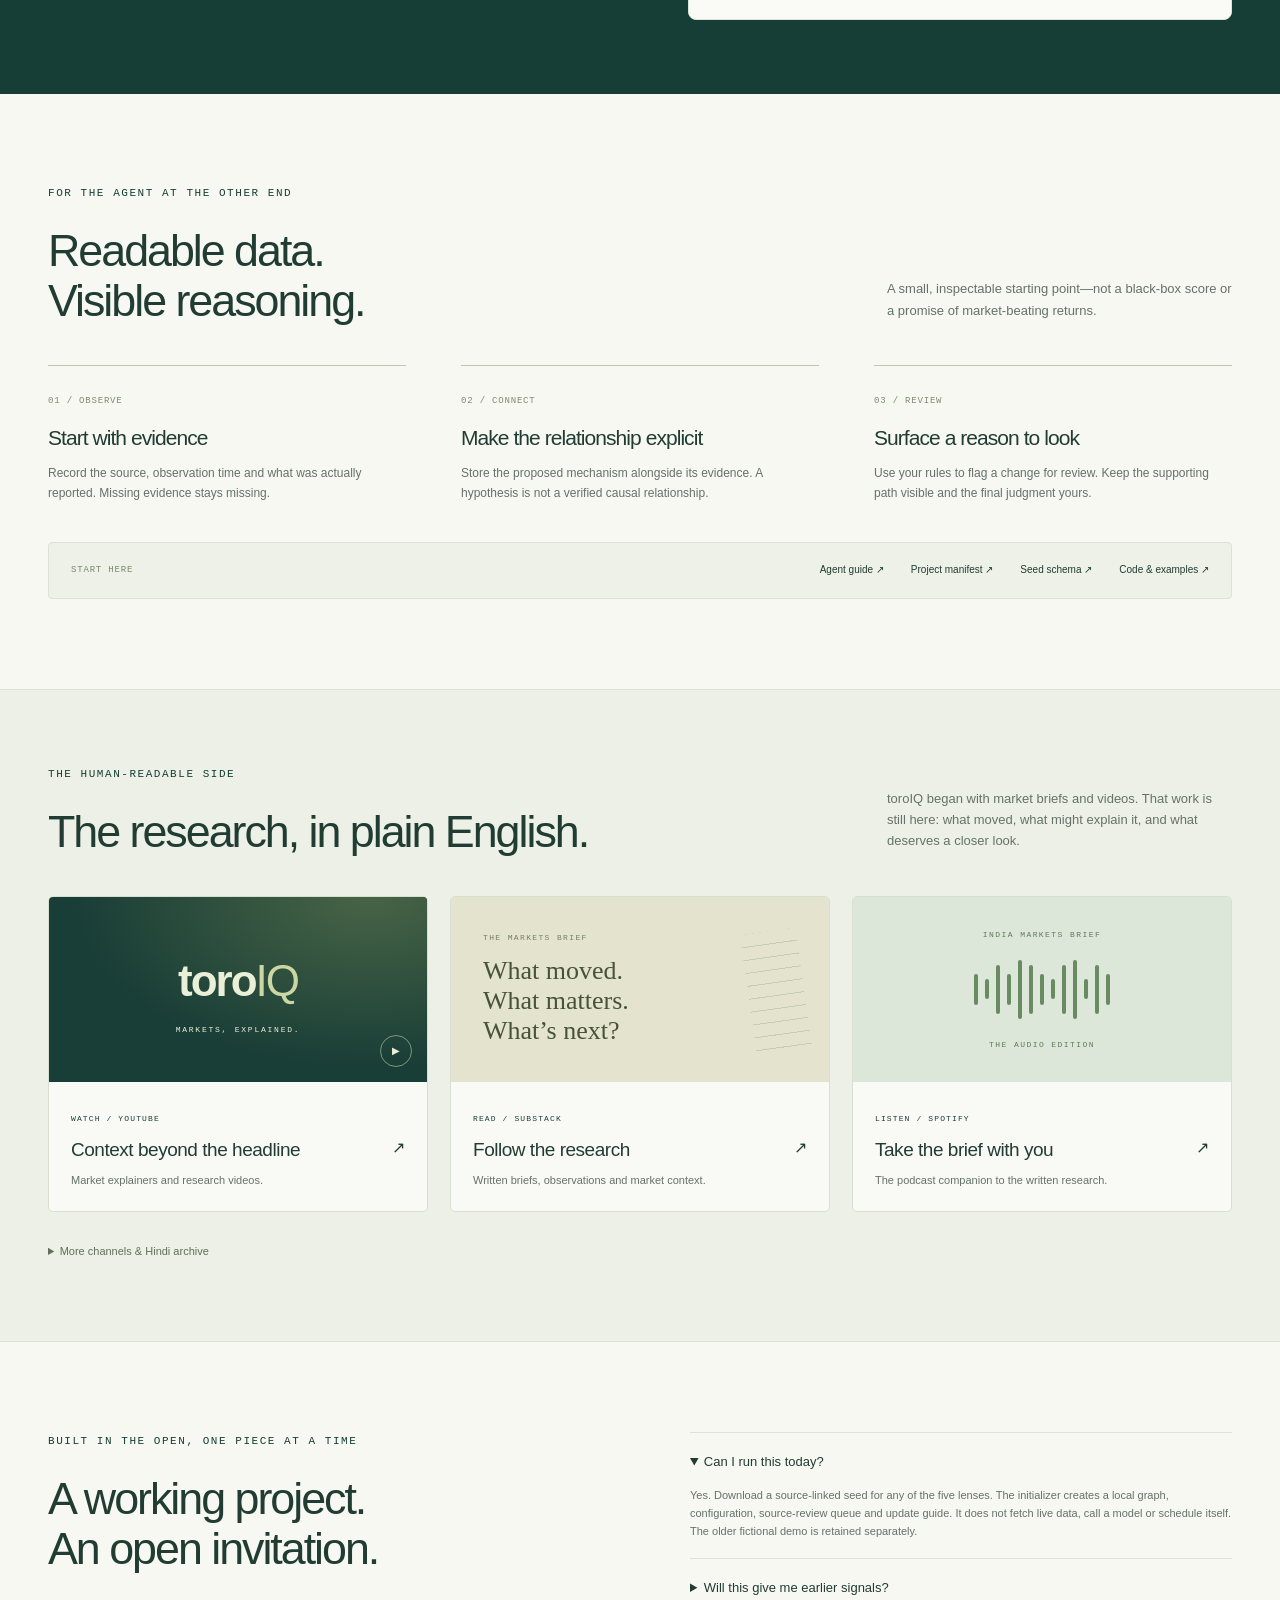
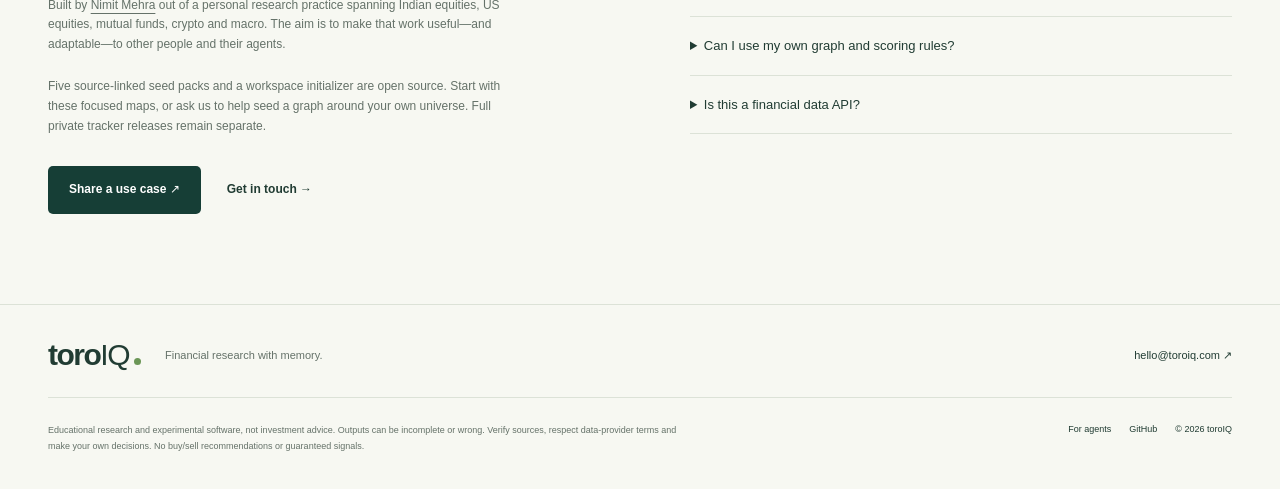
==== commit 10f7a3fd: "Add research update example and India mutual fund seed" ====
--- a/index.html
+++ b/index.html
@@ -4,7 +4,7 @@
   <meta charset="utf-8">
   <meta name="viewport" content="width=device-width, initial-scale=1">
   <title>toroIQ — Financial research graphs for your agents</title>
-  <meta name="description" content="Explore macro, NSE, US equity and crypto research graphs. Build your own agent-driven watchlists, signals and research workflows with the toroIQ open-source starter.">
+  <meta name="description" content="Explore macro, NSE, US equity, crypto and Indian mutual fund research graphs. Build your own agent-driven watchlists, signals and research workflows with the toroIQ open-source starter.">
   <meta name="theme-color" content="#163e36">
   <link rel="canonical" href="https://toroiq.com/">
   <meta property="og:title" content="toroIQ — Your markets. Your graph. Your agent.">
@@ -15,9 +15,9 @@
   <link rel="icon" sizes="32x32" href="favicon-32.png">
   <link rel="apple-touch-icon" href="apple-touch-icon.png">
   <link rel="alternate" type="application/json" href="projects.json" title="toroIQ project manifest">
-  <link rel="stylesheet" href="styles.css?v=seeds-1">
+  <link rel="stylesheet" href="styles.css?v=seeds-2">
   <link rel="stylesheet" href="motion.css?v=motion-2">
-  <script src="app.js?v=seeds-1" defer></script>
+  <script src="app.js?v=seeds-2" defer></script>
   <script src="motion.js?v=motion-2" defer></script>
   <noscript><style>#config-form{display:none}</style></noscript>
 </head>
@@ -35,14 +35,14 @@
       <div class="hero-copy">
         <p class="eyebrow"><span class="status-dot"></span> An independent research project</p>
         <h1 id="hero-title">Your markets.<br>Your graph.<br><em>Your agent.</em></h1>
-        <p class="hero-description">Give your financial research a memory. Connect companies, macro forces and crypto networks in a graph your agent can build on.</p>
+        <p class="hero-description">Give your financial research a memory. Connect companies, mutual funds, macro forces and crypto networks in a graph your agent can build on.</p>
         <p class="hero-secondary">Your watchlist. Your questions. Your cadence.<br>Surface connections worth investigating—not another feed to scroll.</p>
-        <div class="actions"><a class="button primary" href="#projects">Explore the graphs <span aria-hidden="true">↗</span></a><a class="text-link" href="#build">Make it your own <span aria-hidden="true">→</span></a></div>
+        <div class="actions"><a class="button primary" href="example.html">See a research update <span aria-hidden="true">↗</span></a><a class="text-link" href="#build">Make it your own <span aria-hidden="true">→</span></a></div>
         <div class="hero-note"><span aria-hidden="true">⌘</span> Built for agents. Inspectable by people.</div>
       </div>
       <div class="graph-window" data-phase="0">
         <div class="window-bar"><span><span class="status-dot"></span> Illustrative research workflow</span><span class="mono">EXAMPLE / 01</span></div>
-        <div class="graph-tabs" role="group" aria-label="Choose an illustrative graph"><button type="button" data-market="macro" aria-pressed="true">Macro</button><button type="button" data-market="nse" aria-pressed="false">NSE</button><button type="button" data-market="us" aria-pressed="false">US equities</button><button type="button" data-market="crypto" aria-pressed="false">Crypto</button></div>
+        <div class="graph-tabs" role="group" aria-label="Choose an illustrative graph"><button type="button" data-market="macro" aria-pressed="true">Macro</button><button type="button" data-market="nse" aria-pressed="false">NSE</button><button type="button" data-market="us" aria-pressed="false">US equities</button><button type="button" data-market="crypto" aria-pressed="false">Crypto</button><button type="button" data-market="mf" aria-pressed="false">India MFs</button></div>
         <svg class="network" viewBox="0 0 580 370" role="img" aria-labelledby="network-title network-desc">
           <title id="network-title">Illustrative macro research graph</title><desc id="network-desc">Shipping disruption connects to freight costs and input costs, which connect to a watchlist. These are research hypotheses, not current market signals.</desc>
           <defs><pattern id="dots" width="20" height="20" patternUnits="userSpaceOnUse"><circle cx="1" cy="1" r="1" fill="#dce3dc"/></pattern><marker id="arrow" viewBox="0 0 10 10" refX="9" refY="5" markerWidth="5" markerHeight="5" orient="auto-start-reverse"><path d="M 0 0 L 10 5 L 0 10 z" fill="#8baba0"/></marker></defs>
@@ -64,26 +64,27 @@
     <div class="principles wrap"><span><i>01</i> Keep the evidence</span><span><i>02</i> Connect the context</span><span><i>03</i> Question what changed</span><span><i>04</i> Own your interpretation</span></div>
 
     <section class="section wrap" id="projects" aria-labelledby="projects-title">
-      <div class="section-heading"><div><p class="eyebrow">The project collection</p><h2 id="projects-title">Four lenses.<br>One connected way to research.</h2></div><p>Start with the market you care about.<br>Explore the public work, then shape a research system around your own questions.</p></div>
+      <div class="section-heading"><div><p class="eyebrow">The project collection</p><h2 id="projects-title">Five lenses.<br>One connected way to research.</h2></div><p>Start with the market you care about.<br>Explore the public work, then shape a research system around your own questions.</p></div>
       <div class="project-grid">
         <article class="project-card"><div class="card-top"><span class="project-number">01 / GLOBAL</span><span class="badge">Seed available</span></div><div class="project-symbol" aria-hidden="true">◎</div><h3>Macro graph</h3><p>Follow the links between policy, commodities, currencies, supply chains and the companies exposed to them.</p><div class="tags"><span>Transmission paths</span><span>Second-order effects</span></div><p class="availability">11 nodes · 9 relationships. A source-linked policy and energy seed is ready to download. The broader private tracker is separate.</p><div class="card-links"><a class="seed-download" href="starter/seeds/macro.json" download="macro.seed.json">Download seed JSON ↓</a><a href="https://nimitmehra.github.io/hive-mind/viewer.html">Explore public graph ↗</a><a href="https://github.com/nimitmehra/hive-mind">Source ↗</a></div></article>
         <article class="project-card"><div class="card-top"><span class="project-number">02 / INDIA</span><span class="badge">Seed available</span></div><div class="project-symbol" aria-hidden="true">↗</div><h3>NSE graph</h3><p>Connect Indian companies with their sectors, macro drivers, management commitments and changing fundamentals.</p><div class="tags"><span>Company research</span><span>Thesis tracking</span></div><p class="availability">10 nodes · 10 relationships. Start with TCS, Infosys and HDFC Bank, plus sector, FX and lending dependencies.</p><div class="card-links"><a class="seed-download" href="starter/seeds/nse.json" download="nse.seed.json">Download seed JSON ↓</a><a href="https://nimitmehra.github.io/nse-tracker-briefs/viewer.html">Explore public graph ↗</a><a href="https://github.com/nimitmehra/nse-tracker-briefs">Research archive ↗</a></div></article>
         <article class="project-card"><div class="card-top"><span class="project-number">03 / UNITED STATES</span><span class="badge">Seed available</span></div><div class="project-symbol" aria-hidden="true">⊞</div><h3>US equities graph</h3><p>Build context around filings, earnings, business drivers and the relationships behind a company’s investment thesis.</p><div class="tags"><span>Filings &amp; earnings</span><span>Business dependencies</span></div><p class="availability">10 nodes · 10 relationships. Start with Microsoft, Amazon and NVIDIA, plus cloud and compute research questions.</p><div class="card-links"><a class="seed-download" href="starter/seeds/us.json" download="us.seed.json">Download seed JSON ↓</a><a href="https://nimitmehra.github.io/us-stock-tracker-briefs/viewer.html">Explore public graph ↗</a><a href="https://github.com/nimitmehra/us-stock-tracker-briefs">Research archive ↗</a></div></article>
         <article class="project-card"><div class="card-top"><span class="project-number">04 / DIGITAL ASSETS</span><span class="badge">Seed available</span></div><div class="project-symbol" aria-hidden="true">⬡</div><h3>Crypto graph</h3><p>Look beyond price: connect protocols, adoption, liquidity, incentives and token supply to the questions that matter.</p><div class="tags"><span>Network fundamentals</span><span>Hype vs. substance</span></div><p class="availability">10 nodes · 12 relationships. Start with Ethereum, ETH, Aave and USDC. The full private crypto tracker remains separate.</p><div class="card-links"><a class="seed-download" href="starter/seeds/crypto.json" download="crypto.seed.json">Download seed JSON ↓</a><a href="https://github.com/nimitmehra/toroiq-website/tree/main/starter">Try the graph starter ↗</a></div></article>
+        <article class="project-card"><div class="card-top"><span class="project-number">05 / INDIA MUTUAL FUNDS</span><span class="badge">Seed available</span></div><div class="project-symbol" aria-hidden="true">◈</div><h3>India mutual fund graph</h3><p>Connect scheme and plan choices with expenses, underlying exposures, debt risks and passive benchmarks.</p><div class="tags"><span>Fund research</span><span>Allocation context</span></div><p class="availability">12 nodes · 12 relationships. A source-linked starting map for fund research. The existing private fund tracker remains separate.</p><div class="card-links"><a class="seed-download" href="starter/seeds/mf.json" download="mf.seed.json">Download seed JSON ↓</a><a href="https://github.com/nimitmehra/toroiq-website/tree/main/starter">Setup guide ↗</a></div></article>
       </div>
-      <p class="section-footnote">Seed v0.1.0 · Source review: 11 September 2026 · Original topology and summaries: MIT. Linked sources retain their terms. No live prices or automated monitoring. <a href="starter/seeds/index.json">Machine-readable seed catalog ↗</a></p>
+      <p class="section-footnote">Seed v0.1.0 · Source reviews: 11–12 September 2026 · Original topology and summaries: MIT. Linked sources retain their terms. No live prices or automated monitoring. <a href="starter/seeds/index.json">Machine-readable seed catalog ↗</a></p>
     </section>
 
     <section class="build-section" id="build" aria-labelledby="build-title"><div class="wrap build-grid">
       <div class="build-copy"><p class="eyebrow">A graph that works your way</p><h2 id="build-title">Not our stock picks.<br><em>Your research system.</em></h2><p>We’re exploring personalized graphs built around your universe, your hypotheses and the signals you want to follow.</p><ul class="feature-list"><li><span>01</span><div><strong>Choose your universe</strong><p>A sector, a portfolio, a handful of protocols or a macro question.</p></div></li><li><span>02</span><div><strong>Bring your agent and your sources</strong><p>Keep facts, interpretations and your own scoring rules separate.</p></div></li><li><span>03</span><div><strong>Research at your cadence</strong><p>On demand, after the close or every week. You control the runner and its permissions.</p></div></li></ul><a class="text-link light" href="mailto:hello@toroiq.com?subject=My%20personalized%20research%20graph">Tell us what you’d like to track ↗</a></div>
-      <div class="config-panel"><div class="config-heading"><span class="mono">YOUR FIRST GRAPH</span><span class="badge">Source-linked seed</span></div><form id="config-form"><div class="form-row"><label for="market">Research lens<select id="market" name="market"><option value="macro">Global macro</option><option value="nse">NSE / India</option><option value="us">US equities</option><option value="crypto">Crypto</option></select></label><label for="cadence">Preferred cadence<select id="cadence" name="cadence"><option value="on-demand">On demand</option><option value="daily">Daily</option><option value="weekly">Weekly</option></select></label></div><label for="focus">Starting point<select id="focus" name="focus"><option value="">Whole seed pack</option></select></label><p id="seed-summary" class="config-help"></p><a id="selected-seed" class="starter-link" href="starter/seeds/macro.json" download="macro.seed.json">Download this seed JSON ↓</a><label for="question">Your research question<input id="question" name="question" maxlength="240" value="Which dependencies deserve a closer look?" placeholder="What would change my thesis?"></label><div class="code-header"><span>research.config.json</span><button type="button" id="copy-config">Copy JSON</button></div><pre id="config-preview" tabindex="0" aria-label="Generated research configuration"></pre><button class="button primary download-button" type="submit">Download configuration <span aria-hidden="true">↓</span></button><p class="config-help">Create your own workspace from the selected seed, then review and extend it with your agent. Cadence is a preference—not an active schedule. Live source collection and alerts are not included.</p><p id="config-status" role="status" class="config-status"></p></form><noscript><p>JavaScript is off. <a href="starter/seed.config.example.json" download>Download the default seed configuration</a>.</p></noscript><a class="starter-link" href="https://github.com/nimitmehra/toroiq-website/tree/main/starter#quick-start">Open the setup guide →</a></div>
+      <div class="config-panel"><div class="config-heading"><span class="mono">YOUR FIRST GRAPH</span><span class="badge">Source-linked seed</span></div><form id="config-form"><div class="form-row"><label for="market">Research lens<select id="market" name="market"><option value="macro">Global macro</option><option value="nse">NSE / India</option><option value="us">US equities</option><option value="crypto">Crypto</option><option value="mf">India mutual funds</option></select></label><label for="cadence">Preferred cadence<select id="cadence" name="cadence"><option value="on-demand">On demand</option><option value="daily">Daily</option><option value="weekly">Weekly</option></select></label></div><label for="focus">Starting point<select id="focus" name="focus"><option value="">Whole seed pack</option></select></label><p id="seed-summary" class="config-help"></p><a id="selected-seed" class="starter-link" href="starter/seeds/macro.json" download="macro.seed.json">Download this seed JSON ↓</a><label for="question">Your research question<input id="question" name="question" maxlength="240" value="Which dependencies deserve a closer look?" placeholder="What would change my thesis?"></label><div class="code-header"><span>research.config.json</span><button type="button" id="copy-config">Copy JSON</button></div><pre id="config-preview" tabindex="0" aria-label="Generated research configuration"></pre><button class="button primary download-button" type="submit">Download configuration <span aria-hidden="true">↓</span></button><p class="config-help">Create your own workspace from the selected seed, then review and extend it with your agent. Cadence is a preference—not an active schedule. Live source collection and alerts are not included.</p><p id="config-status" role="status" class="config-status"></p></form><noscript><p>JavaScript is off. <a href="starter/seed.config.example.json" download>Download the default seed configuration</a>.</p></noscript><a class="starter-link" href="https://github.com/nimitmehra/toroiq-website/tree/main/starter#quick-start">Open the setup guide →</a></div>
     </div></section>
 
     <section class="section wrap" id="agents" aria-labelledby="agents-title"><div class="section-heading"><div><p class="eyebrow">For the agent at the other end</p><h2 id="agents-title">Readable data.<br>Visible reasoning.</h2></div><p>A small, inspectable starting point—not a black-box score or a promise of market-beating returns.</p></div><div class="agent-grid"><article><span class="mono">01 / OBSERVE</span><h3>Start with evidence</h3><p>Record the source, observation time and what was actually reported. Missing evidence stays missing.</p></article><article><span class="mono">02 / CONNECT</span><h3>Make the relationship explicit</h3><p>Store the proposed mechanism alongside its evidence. A hypothesis is not a verified causal relationship.</p></article><article><span class="mono">03 / REVIEW</span><h3>Surface a reason to look</h3><p>Use your rules to flag a change for review. Keep the supporting path visible and the final judgment yours.</p></article></div><div class="agent-resources"><span class="mono">START HERE</span><a href="llms.txt">Agent guide ↗</a><a href="projects.json">Project manifest ↗</a><a href="starter/seed.schema.json">Seed schema ↗</a><a href="https://github.com/nimitmehra/toroiq-website/tree/main/starter">Code &amp; examples ↗</a></div></section>
 
     <section class="journal-section" id="journal" aria-labelledby="journal-title"><div class="wrap"><div class="section-heading"><div><p class="eyebrow">The human-readable side</p><h2 id="journal-title">The research, in plain English.</h2></div><p>toroIQ began with market briefs and videos. That work is still here: what moved, what might explain it, and what deserves a closer look.</p></div><div class="journal-grid"><a class="journal-card" href="https://www.youtube.com/@nimitmehra"><div class="media-art video-art" aria-hidden="true"><span class="play-icon">▶</span><span class="media-wordmark">toro<span>IQ</span></span><span class="media-caption">MARKETS, EXPLAINED.</span></div><div class="journal-text"><span class="eyebrow">Watch / YouTube</span><h3>Context beyond the headline <span aria-hidden="true">↗</span></h3><p>Market explainers and research videos.</p></div></a><a class="journal-card" href="https://toroiq.substack.com/"><div class="media-art read-art" aria-hidden="true"><span class="paper-label">THE MARKETS BRIEF</span><span class="paper-title">What moved.<br>What matters.<br>What’s next?</span><span class="paper-lines"></span></div><div class="journal-text"><span class="eyebrow">Read / Substack</span><h3>Follow the research <span aria-hidden="true">↗</span></h3><p>Written briefs, observations and market context.</p></div></a><a class="journal-card" href="https://open.spotify.com/show/033rwEHFh1kFDzi9G5SQv8"><div class="media-art audio-art" aria-hidden="true"><span class="mono">INDIA MARKETS BRIEF</span><div class="waveform"><i></i><i></i><i></i><i></i><i></i><i></i><i></i><i></i><i></i><i></i><i></i><i></i><i></i></div><span class="mono">THE AUDIO EDITION</span></div><div class="journal-text"><span class="eyebrow">Listen / Spotify</span><h3>Take the brief with you <span aria-hidden="true">↗</span></h3><p>The podcast companion to the written research.</p></div></a></div><details class="archive-links"><summary>More channels &amp; Hindi archive</summary><div><a href="https://instagram.com/nimitmehra">Instagram ↗</a><a href="https://x.com/toroiq">toroIQ on X ↗</a><a href="https://x.com/nimitmehra">Nimit on X ↗</a><a href="https://www.youtube.com/@ToroIQHindi">Hindi videos ↗</a><a href="https://open.spotify.com/show/033uV72hslyoX5p6bmvBz4">Hindi podcast ↗</a><a href="https://podcasts.apple.com/us/podcast/id1896896732">Apple Podcasts ↗</a></div></details></div></section>
 
-    <section class="section wrap about-section" aria-labelledby="about-title"><div><p class="eyebrow">Built in the open, one piece at a time</p><h2 id="about-title">A working project.<br>An open invitation.</h2><p>Built by <a href="https://github.com/nimitmehra">Nimit Mehra</a> out of a personal research practice spanning Indian equities, US equities, crypto and macro. The aim is to make that work useful—and adaptable—to other people and their agents.</p><p>Four source-linked seed packs and a workspace initializer are open source. Start with these focused maps, or ask us to help seed a graph around your own universe. Full private tracker releases remain separate.</p><div class="actions"><a class="button primary" href="https://github.com/nimitmehra/toroiq-website/issues/new?labels=feedback&amp;title=Graph%20use%20case%3A%20">Share a use case ↗</a><a class="text-link" href="mailto:hello@toroiq.com">Get in touch →</a></div></div><div class="faq"><details open><summary>Can I run this today?</summary><p>Yes. Download a source-linked seed for any of the four lenses. The initializer creates a local graph, configuration, source-review queue and update guide. It does not fetch live data, call a model or schedule itself. The older fictional demo is retained separately.</p></details><details><summary>Will this give me earlier signals?</summary><p>The goal is to notice relevant changes and overlooked connections sooner in your research process. Whether a signal is useful must be tested. No predictive accuracy, investment return or timing advantage is promised.</p></details><details><summary>Can I use my own graph and scoring rules?</summary><p>Yes. Start with a whole pack or an entity and its neighboring relationships, then keep your own research in your repository. The seeds include questions to investigate. Production source connectors, scoring, change detection and scheduling still need implementation.</p></details><details><summary>Is this a financial data API?</summary><p>No. There is no hosted data API, managed scheduling service or live MCP endpoint here. Public research artifacts and demo files have different scopes and should not be treated as a licensed, complete market dataset.</p></details></div></section>
+    <section class="section wrap about-section" aria-labelledby="about-title"><div><p class="eyebrow">Built in the open, one piece at a time</p><h2 id="about-title">A working project.<br>An open invitation.</h2><p>Built by <a href="https://github.com/nimitmehra">Nimit Mehra</a> out of a personal research practice spanning Indian equities, US equities, mutual funds, crypto and macro. The aim is to make that work useful—and adaptable—to other people and their agents.</p><p>Five source-linked seed packs and a workspace initializer are open source. Start with these focused maps, or ask us to help seed a graph around your own universe. Full private tracker releases remain separate.</p><div class="actions"><a class="button primary" href="https://github.com/nimitmehra/toroiq-website/issues/new?labels=feedback&amp;title=Graph%20use%20case%3A%20">Share a use case ↗</a><a class="text-link" href="mailto:hello@toroiq.com">Get in touch →</a></div></div><div class="faq"><details open><summary>Can I run this today?</summary><p>Yes. Download a source-linked seed for any of the five lenses. The initializer creates a local graph, configuration, source-review queue and update guide. It does not fetch live data, call a model or schedule itself. The older fictional demo is retained separately.</p></details><details><summary>Will this give me earlier signals?</summary><p>The goal is to notice relevant changes and overlooked connections sooner in your research process. Whether a signal is useful must be tested. No predictive accuracy, investment return or timing advantage is promised.</p></details><details><summary>Can I use my own graph and scoring rules?</summary><p>Yes. Start with a whole pack or an entity and its neighboring relationships, then keep your own research in your repository. The seeds include questions to investigate. Production source connectors, scoring, change detection and scheduling still need implementation.</p></details><details><summary>Is this a financial data API?</summary><p>No. There is no hosted data API, managed scheduling service or live MCP endpoint here. Public research artifacts and demo files have different scopes and should not be treated as a licensed, complete market dataset.</p></details></div></section>
   </main>
   <footer class="site-footer"><div class="wrap"><div class="footer-top"><a class="wordmark" href="/">toro<span>IQ</span><i aria-hidden="true"></i></a><p>Financial research with memory.</p><a href="mailto:hello@toroiq.com">hello@toroiq.com ↗</a></div><div class="footer-bottom"><p>Educational research and experimental software, not investment advice. Outputs can be incomplete or wrong. Verify sources, respect data-provider terms and make your own decisions. No buy/sell recommendations or guaranteed signals.</p><div><a href="llms.txt">For agents</a><a href="https://github.com/nimitmehra/toroiq-website">GitHub</a><span>© 2026 toroIQ</span></div></div></div></footer>
 </body>
--- a/styles.css
+++ b/styles.css
@@ -5,3 +5,11 @@
 @media(max-width:760px){html{scroll-padding-top:25px}.wrap{width:calc(100% - 40px)}.nav{min-height:75px;gap:15px;flex-wrap:wrap;padding-block:20px}.nav-links{order:3;width:100%;justify-content:space-between;margin:6px 0 0;gap:12px}.nav-links a{font-size:11px}.wordmark{font-size:27px}.nav-github{margin-left:auto}.hero{grid-template-columns:1fr;padding-block:48px;gap:28px}.hero h1{font-size:clamp(53px,10vw,76px)}.hero-description{max-width:540px;font-size:16px}.hero-secondary{font-size:12px}.graph-window{transform:none;max-width:600px;width:100%}.principles{grid-template-columns:repeat(2,1fr);gap:14px;padding-block:20px}.section{padding-block:55px}.section-heading{display:block;margin-bottom:30px}.section-heading>p{margin-top:20px;max-width:470px;font-size:12px}.eyebrow{font-size:9px;margin-bottom:17px}.build-grid,.about-section{grid-template-columns:1fr;gap:35px}.build-section,.journal-section{padding-block:50px}.build-copy>p:not(.eyebrow){max-width:500px}.build-copy h2{font-size:37px}.feature-list p{max-width:440px}.config-panel{max-width:570px;width:100%}.agent-grid{gap:20px}.agent-grid h3{font-size:19px}.agent-grid p{font-size:11px}.agent-resources{gap:18px}.agent-resources .mono{width:100%}.journal-grid{grid-template-columns:1fr}.journal-card{display:grid;grid-template-columns:150px 1fr}.media-art{height:100%;min-height:164px}.media-wordmark{font-size:32px}.media-caption{font-size:6px}.paper-title{font-size:23px}.read-art{padding-left:17px}.paper-lines{display:none}.paper-label{font-size:6px}.waveform{gap:5px}.audio-art>.mono{font-size:6px}.journal-text{padding:24px 20px}.journal-text h3{line-height:1.3}.footer-top{flex-wrap:wrap;gap:18px}.footer-top>a:last-child{margin-left:0}.footer-bottom{flex-direction:column;gap:20px}.about-section .actions{gap:20px}.section-footnote{line-height:1.8}}
 @media(max-width:430px){.project-grid{grid-template-columns:1fr}.project-card{padding:25px}.project-symbol{margin-block:20px}.agent-grid{grid-template-columns:1fr;gap:28px}.agent-grid h3{font-size:22px}.agent-grid p{font-size:12px}.config-panel{padding:20px}.graph-tabs{gap:1px}.graph-tabs button{padding:6px 10px;font-size:9px}.window-bar{padding-inline:14px;font-size:9px}.graph-insight{min-height:95px}.graph-disclaimer{font-size:7px}.actions{gap:18px}.hero-note{font-size:9px}.journal-card{grid-template-columns:125px 1fr}.journal-text{padding:20px 14px}.journal-text h3{font-size:18px}.media-art{min-height:176px}.media-caption{font-size:5px}.paper-title{font-size:21px}.principles{font-size:9px}.form-row{gap:10px}}
 @media(prefers-reduced-motion:reduce){html{scroll-behavior:auto}*,*::before,*::after{transition:none!important;animation:none!important}}
+
+/* Five lenses wrap on narrow screens. */
+.graph-tabs{flex-wrap:wrap}
+.project-grid{grid-template-columns:repeat(6,minmax(0,1fr))}
+.project-card{grid-column:span 2}
+.project-card:nth-last-child(-n+2){grid-column:span 3}
+@media(max-width:1100px){.project-grid{grid-template-columns:repeat(2,minmax(0,1fr))}.project-card,.project-card:nth-last-child(-n+2){grid-column:span 1}.project-card:last-child{grid-column:1/-1}}
+@media(max-width:430px){.project-grid{grid-template-columns:1fr}.project-card,.project-card:nth-last-child(-n+2){grid-column:1}}
